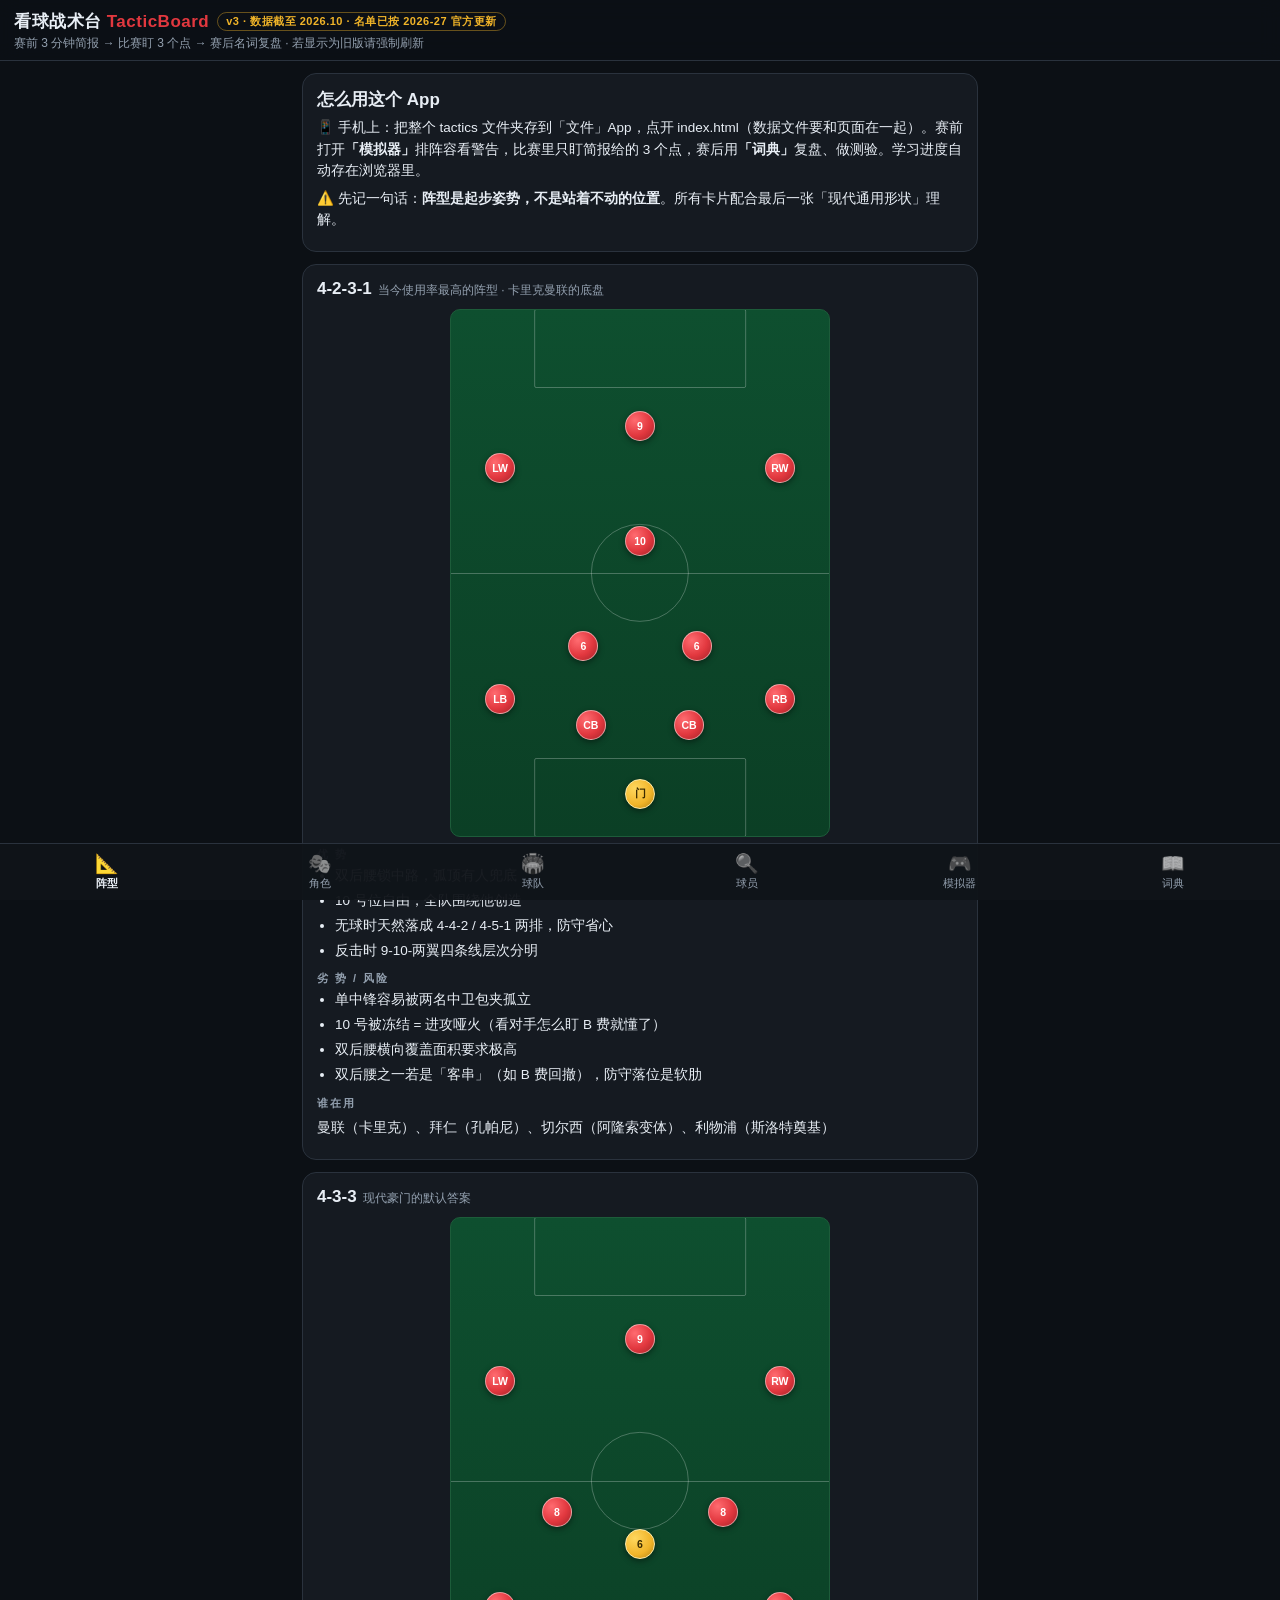
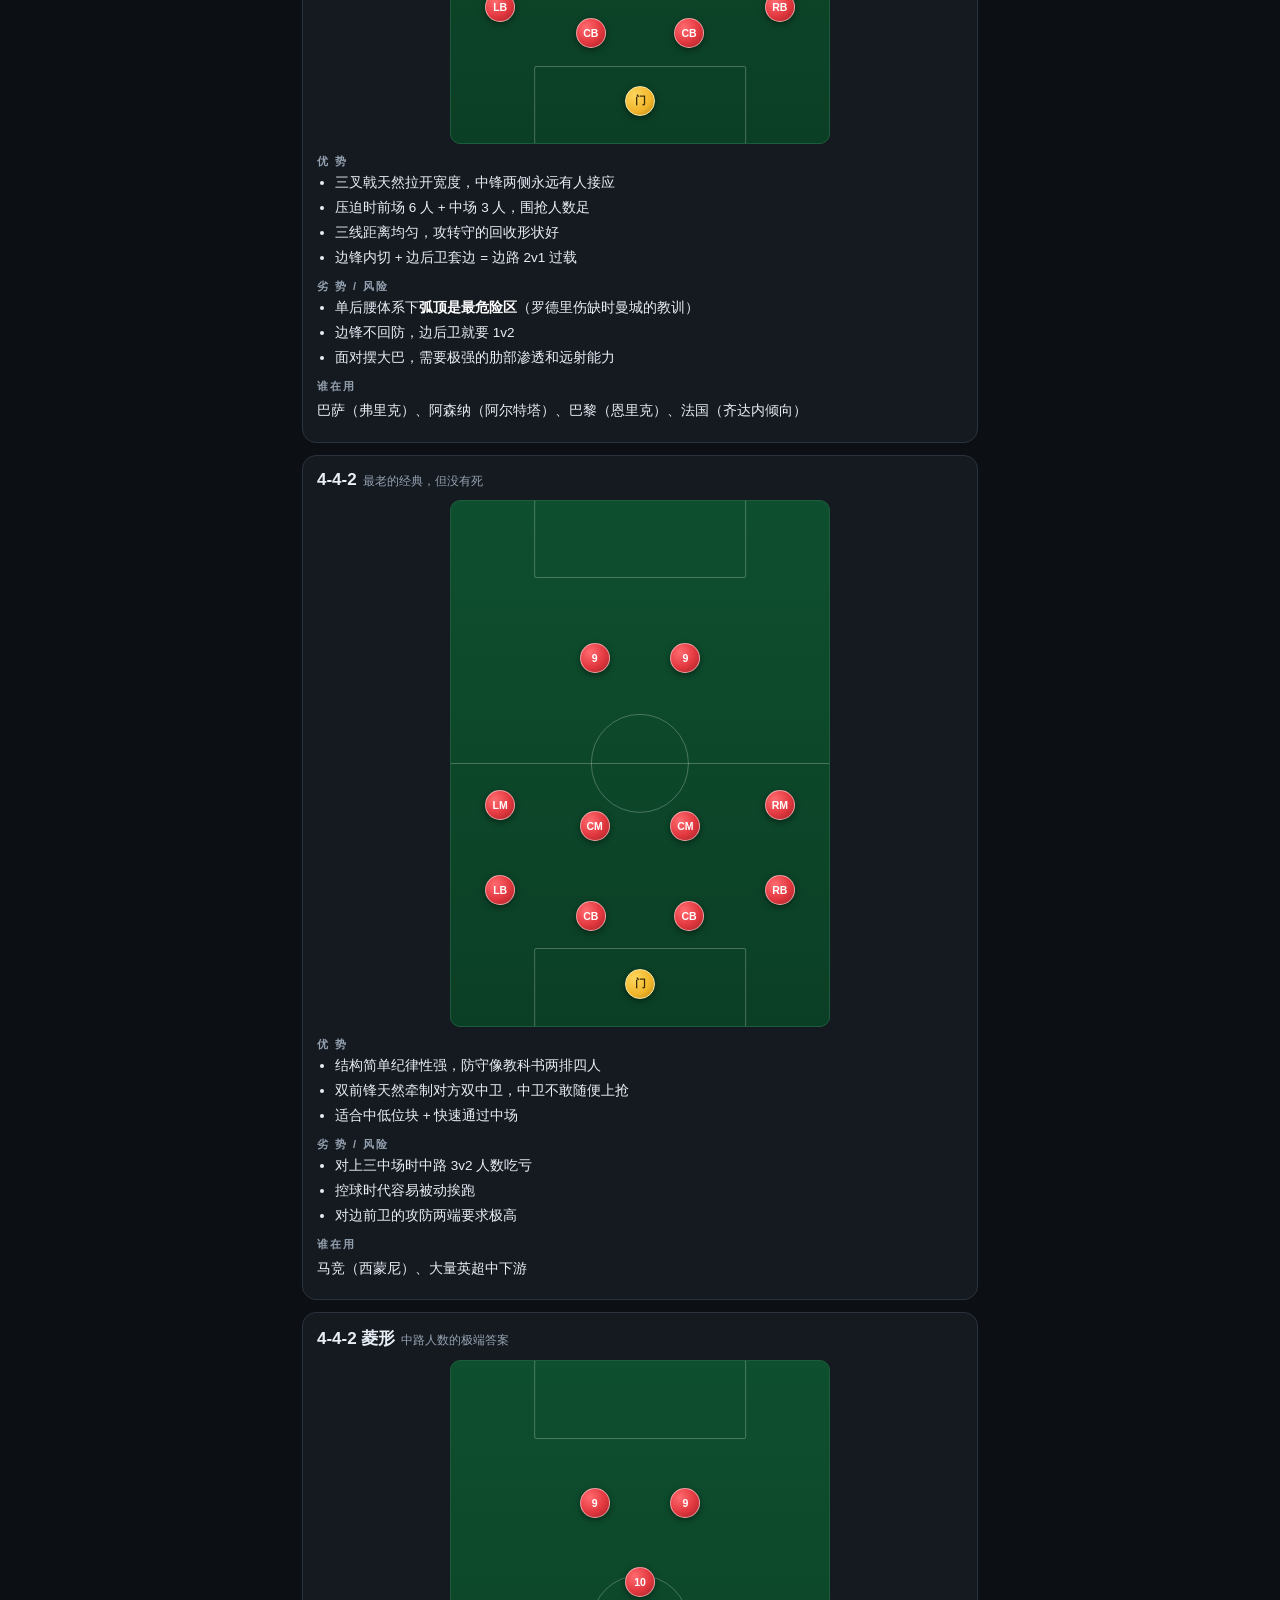
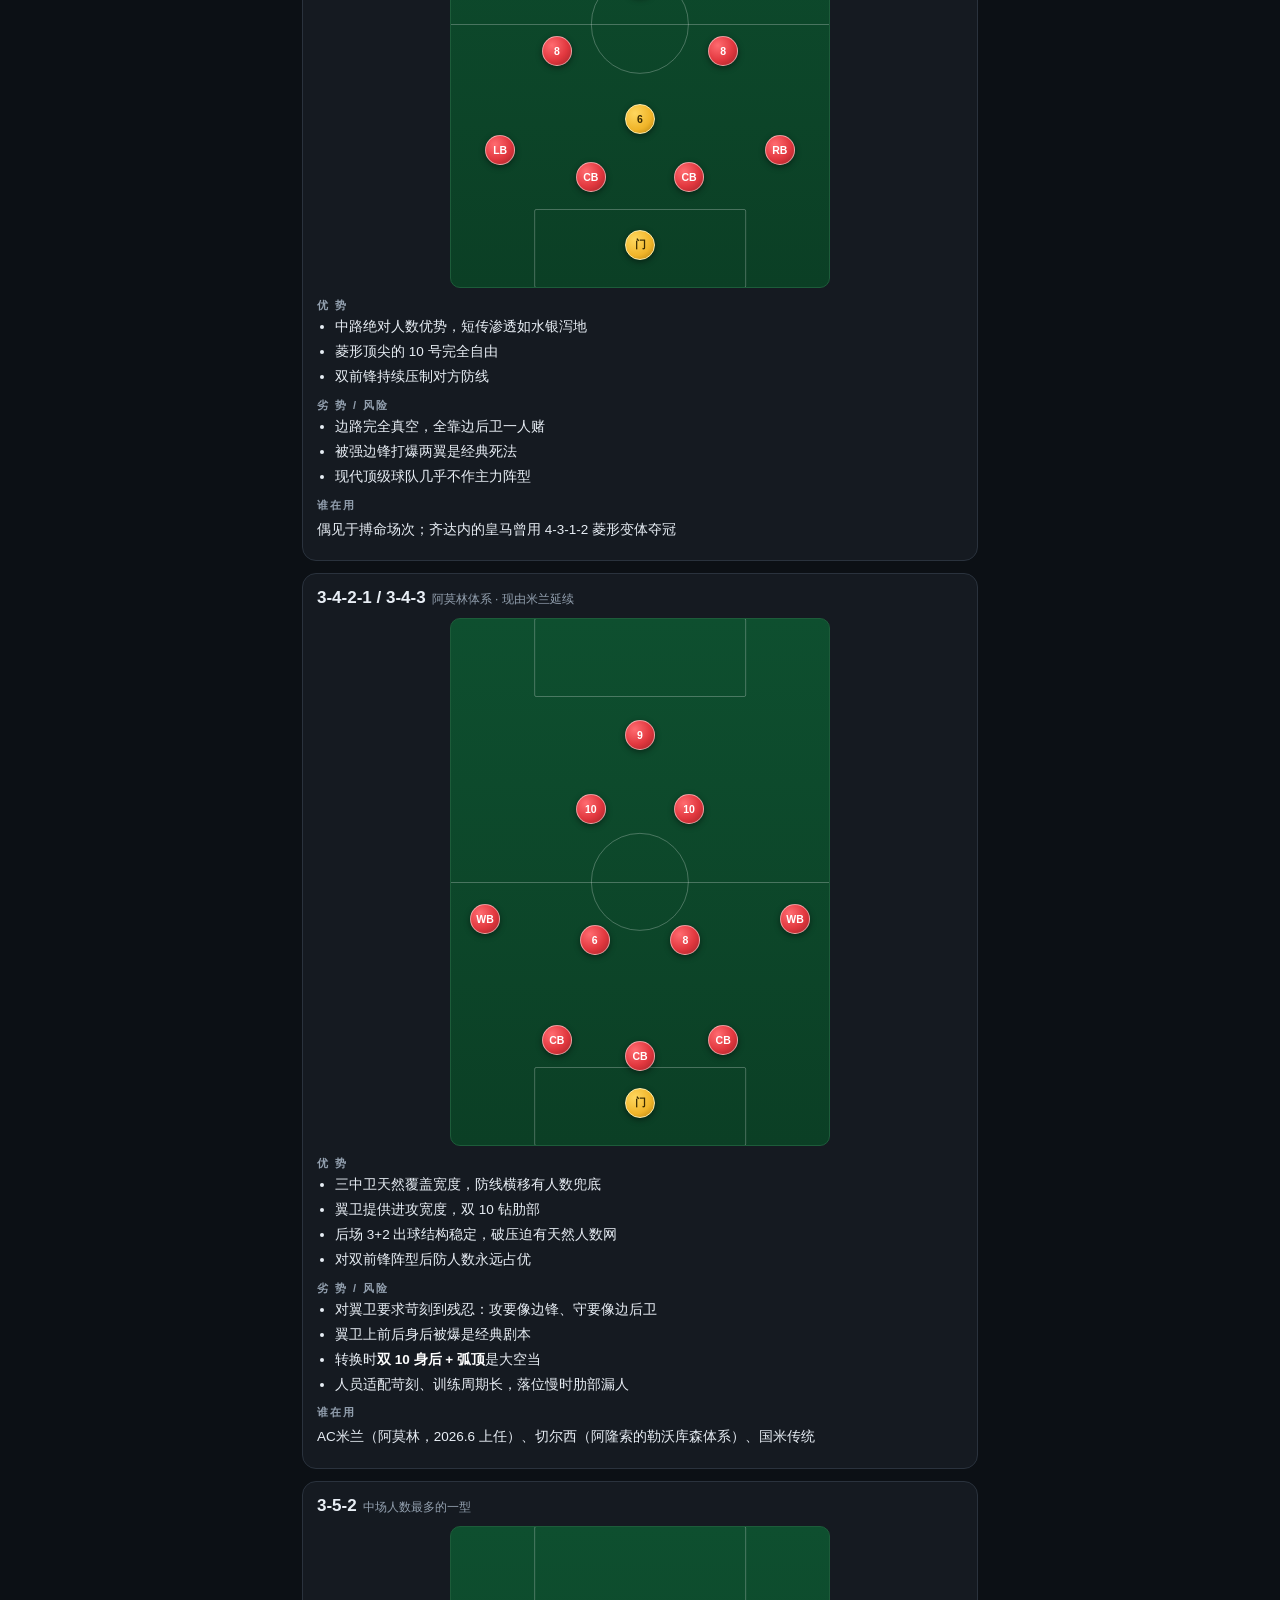
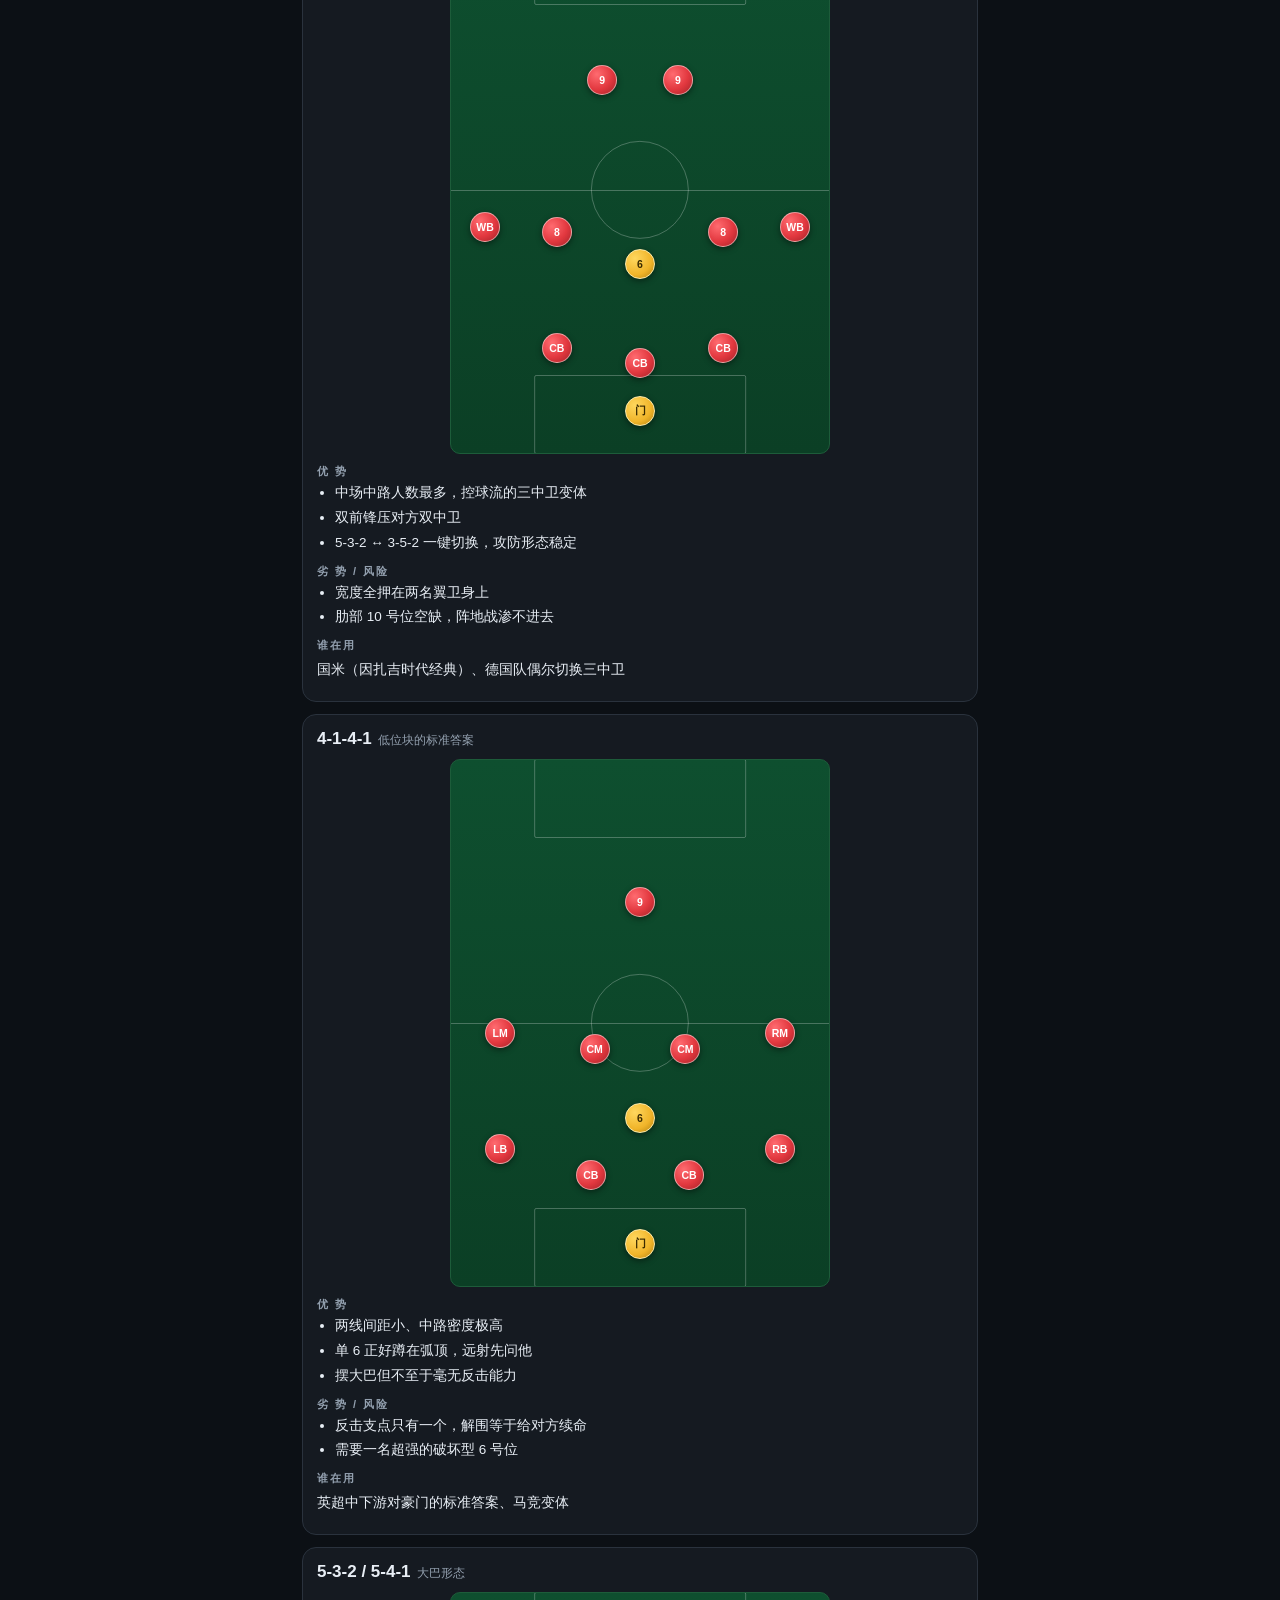
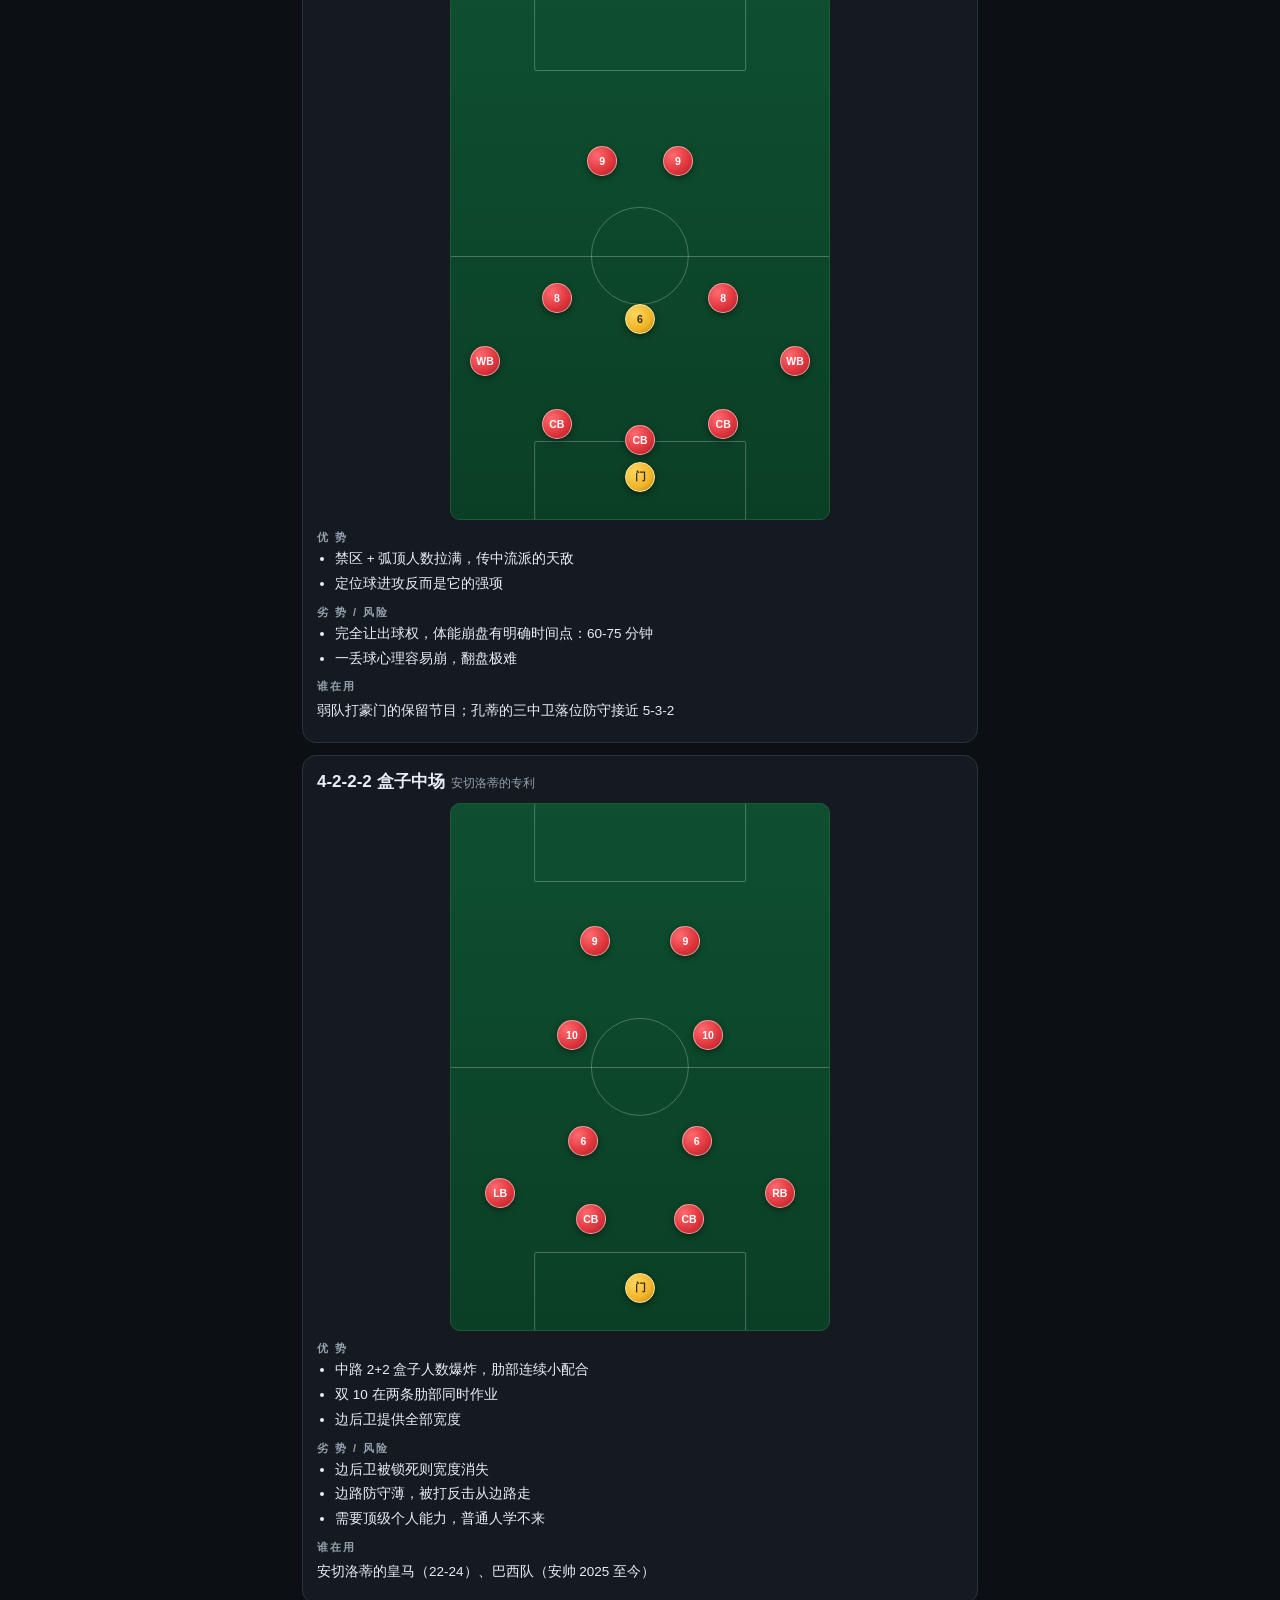
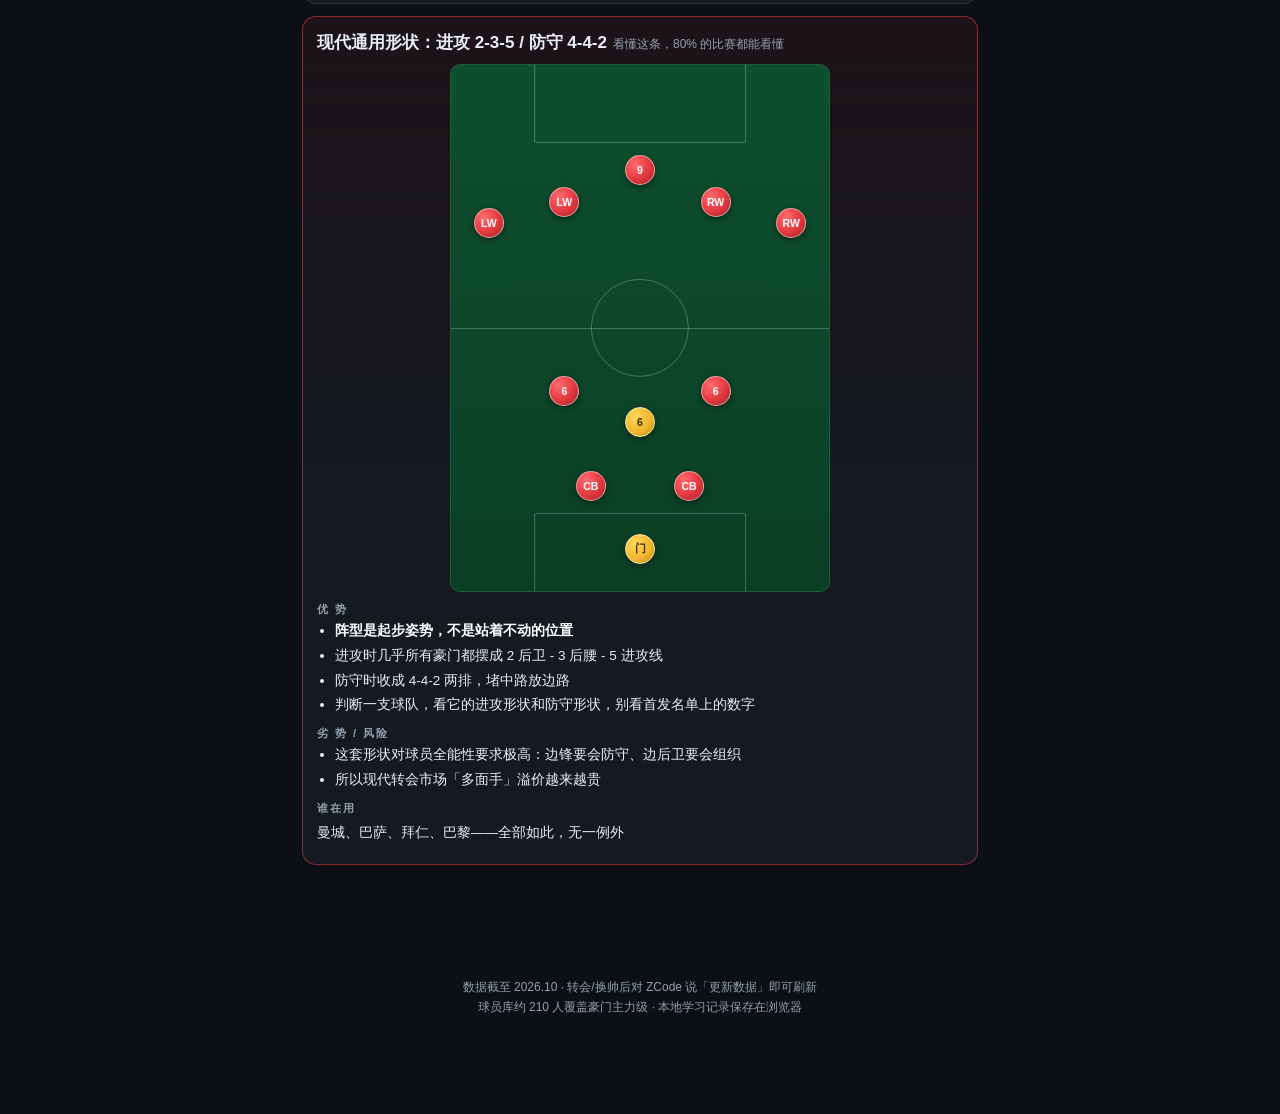
==== index.html @ 933f19f1 "看球战术台 TacticBoard v3：互动足球战术学习台 - 10 种阵型图解 + 位置角色详解（配 250+ 现役球员例子） - 球员百科 253 人（五大豪门+英超20队+德国队，支持别名搜索" ====
<!DOCTYPE html>
<html lang="zh-CN">
<head>
<meta charset="UTF-8">
<meta name="viewport" content="width=device-width, initial-scale=1, viewport-fit=cover">
<title>看球战术台 TacticBoard</title>
<style>
  :root{
    --bg:#0c1015; --card:#151a21; --card2:#1b222c; --line:#2a323d;
    --txt:#e8eef5; --mut:#93a0af; --red:#e2383f; --red2:#a32228;
    --green:#23c55e; --amber:#f0b429; --blue:#4ea1ff; --pitchA:#0e4f2f; --pitchB:#0b3f25;
  }
  *{box-sizing:border-box; -webkit-tap-highlight-color:transparent}
  html,body{margin:0; padding:0; background:var(--bg); color:var(--txt);
    font-family:-apple-system,BlinkMacSystemFont,"PingFang SC","Segoe UI",Roboto,"Microsoft YaHei",sans-serif;}
  header{position:sticky; top:0; z-index:50; backdrop-filter:blur(10px);
    background:rgba(12,16,21,.86); border-bottom:1px solid var(--line);
    padding:10px 14px 8px; }
  header .t{font-weight:800; font-size:17px; letter-spacing:.5px}
  header .t b{color:var(--red)}
  header .badge{display:inline-block; font-size:11px; color:var(--amber);
    border:1px solid rgba(240,180,41,.4); border-radius:99px; padding:1px 8px; margin-left:8px; vertical-align:2px}
  header .s{font-size:12px; color:var(--mut); margin-top:2px}
  main{max-width:700px; margin:0 auto; padding:12px 12px 96px}
  .nav{position:fixed; bottom:0; left:0; right:0; z-index:60; display:flex;
    background:rgba(16,20,26,.96); border-top:1px solid var(--line);
    padding-bottom:env(safe-area-inset-bottom);}
  .nav button{flex:1; background:none; border:0; color:var(--mut); font-size:11px;
    padding:8px 2px 9px; font-family:inherit}
  .nav button .i{display:block; font-size:19px; margin-bottom:1px; filter:grayscale(1) opacity(.7)}
  .nav button.on{color:var(--txt); font-weight:700}
  .nav button.on .i{filter:none}
  .tab{display:none}
  .tab.on{display:block}
  .card{background:var(--card); border:1px solid var(--line); border-radius:14px;
    padding:14px; margin-bottom:12px}
  .card.deep{border-color:rgba(226,56,63,.55); background:linear-gradient(180deg,rgba(226,56,63,.08),var(--card) 55%)}
  .card h3{margin:0 0 2px; font-size:17px}
  .card h3 small{color:var(--mut); font-weight:400; font-size:12px; margin-left:6px}
  .tagline{color:var(--amber); font-size:13px; margin:2px 0 8px}
  .sec{font-size:11px; letter-spacing:2px; color:var(--mut); margin:10px 0 4px; font-weight:700}
  ul.tight{margin:2px 0; padding-left:18px}
  ul.tight li{font-size:13.5px; line-height:1.55; margin:4px 0}
  ul.tight li b{color:#fff}
  .p{font-size:13.5px; line-height:1.6; margin:6px 0}
  .chip{display:inline-block; font-size:12px; background:var(--card2); border:1px solid var(--line);
    border-radius:99px; padding:3px 10px; margin:2px 4px 2px 0; color:#cdd7e1; font-family:inherit}
  button.chip{cursor:pointer}
  button.chip:active{border-color:var(--red)}
  .chip.r{border-color:rgba(226,56,63,.5); color:#ffb4b7}
  .chip.g{border-color:rgba(35,197,94,.45); color:#8ef0b3}
  .chip.b{border-color:rgba(78,161,255,.45); color:#a8d2ff}
  .chip.y{border-color:rgba(240,180,41,.5); color:#ffe1a1}
  .pitch{position:relative; width:100%; max-width:380px; aspect-ratio:.72; margin:10px auto 4px;
    background:linear-gradient(180deg,var(--pitchA),var(--pitchB)); border-radius:10px;
    border:1px solid #1d5c3a; overflow:hidden}
  .pitch::before{content:""; position:absolute; left:0; right:0; top:50%; height:1px; background:rgba(255,255,255,.25)}
  .pitch .circle{position:absolute; left:50%; top:50%; width:26%; aspect-ratio:1; border-radius:50%;
    border:1px solid rgba(255,255,255,.25); transform:translate(-50%,-50%)}
  .pitch .box{position:absolute; left:50%; transform:translateX(-50%); width:56%; height:15%;
    border:1px solid rgba(255,255,255,.25); border-radius:2px}
  .pitch .box.top{top:-1px} .pitch .box.bot{bottom:-1px}
  .dot{position:absolute; width:30px; height:30px; border-radius:50%;
    background:radial-gradient(circle at 32% 30%,#ff6b70,var(--red) 55%,var(--red2));
    border:1px solid rgba(255,255,255,.5); color:#fff; font-size:10.5px; font-weight:800;
    display:flex; align-items:center; justify-content:center; transform:translate(-50%,-50%);
    box-shadow:0 2px 6px rgba(0,0,0,.45)}
  .dot.k{background:radial-gradient(circle at 32% 30%,#ffd75e,var(--amber) 60%,#b07f10); color:#3a2a00; border-color:#ffe9a8}
  .dot2{width:52px; height:52px; flex-direction:column; line-height:1.1; cursor:pointer;
    font-size:11px; font-weight:800; border-width:2px; padding-top:2px}
  .dot2 small{display:block; font-size:8.5px; font-weight:600; opacity:.85}
  .dot2.sel{border-color:var(--amber); box-shadow:0 0 0 3px rgba(240,180,41,.45),0 2px 6px rgba(0,0,0,.45)}
  .dot2.bad{background:radial-gradient(circle at 32% 30%,#ff9a9e,#c22a30 55%,#7c1418)}
  .grid2{display:grid; grid-template-columns:repeat(auto-fill,minmax(270px,1fr)); gap:10px}
  .mini{background:var(--card2); border:1px solid var(--line); border-radius:12px; padding:12px}
  .mini h4{margin:0 0 4px; font-size:15px}
  .mini .who{font-size:12px; color:var(--mut); margin-bottom:6px}
  .gcard{border-left:3px solid var(--blue); padding-left:10px}
  .gcard.why{border-left-color:var(--amber)}
  .optbtn{display:block; width:100%; text-align:left; background:var(--card2); color:var(--txt);
    border:1px solid var(--line); border-radius:10px; padding:10px 12px; margin:7px 0;
    font-size:14px; font-family:inherit; cursor:pointer}
  .optbtn.ok{border-color:var(--green); background:rgba(35,197,94,.12)}
  .optbtn.bad{border-color:var(--red); background:rgba(226,56,63,.12)}
  .optbtn:disabled{cursor:default}
  .pillrow{display:flex; flex-wrap:wrap; gap:8px; margin:8px 0}
  .pillrow button{background:var(--card2); border:1px solid var(--line); color:var(--txt);
    border-radius:99px; padding:8px 13px; font-size:13px; font-family:inherit; cursor:pointer}
  .pillrow button.on{border-color:var(--red); color:#ffb4b7; font-weight:700}
  .warn{font-size:12px; color:var(--mut); line-height:1.6; border-top:1px dashed var(--line); margin-top:10px; padding-top:8px}
  .seg{display:flex; gap:8px; margin-bottom:12px}
  .seg button{flex:1; background:var(--card); border:1px solid var(--line); color:var(--mut);
    border-radius:10px; padding:9px 0; font-size:14px; font-family:inherit; cursor:pointer}
  .seg button.on{color:#fff; border-color:var(--red); background:rgba(226,56,63,.12); font-weight:700}
  .score{font-size:15px; text-align:center; color:var(--amber); margin:10px 0; font-weight:700}
  .searchrow{display:flex; gap:8px; margin-bottom:8px}
  .searchrow input{flex:1; background:var(--card2); border:1px solid var(--line); color:var(--txt);
    border-radius:10px; padding:11px 12px; font-size:15px; font-family:inherit; outline:none}
  .searchrow input:focus{border-color:var(--red)}
  .plist .mini{padding:10px 12px; cursor:pointer}
  .plist .mini:active{border-color:var(--red)}
  #modal{position:fixed; inset:0; z-index:100; background:rgba(5,8,12,.72); display:none;
    align-items:flex-end; justify-content:center}
  #modal.on{display:flex}
  #modal .mbox{background:var(--card); border:1px solid var(--line); border-radius:18px 18px 0 0;
    width:100%; max-width:700px; max-height:82vh; overflow-y:auto; padding:18px 16px calc(18px + env(safe-area-inset-bottom)); position:relative}
  #modal .mclose{position:absolute; top:10px; right:14px; background:var(--card2); color:var(--txt);
    border:1px solid var(--line); border-radius:99px; width:34px; height:34px; font-size:15px; cursor:pointer}
  .mrow{font-size:13px; color:var(--mut); margin:2px 0}
  .mrow b{color:var(--txt)}
  .pairli{font-size:13px; line-height:1.55; margin:5px 0; padding-left:10px; border-left:2px solid var(--green)}
  .warnlist li{font-size:13px; line-height:1.55; margin:5px 0; padding-left:2px}
  .lv2{color:#ffb4b7} .lv1{color:#ffe1a1} .lv0{color:#a8d2ff}
  .benchbar{display:flex; flex-wrap:wrap; gap:6px; margin:6px 0}
  .benchbar button{background:var(--card2); border:1px solid var(--line); color:var(--txt);
    border-radius:9px; padding:6px 9px; font-size:12px; font-family:inherit; cursor:pointer}
  .benchbar button:active{border-color:var(--amber)}
  .hintline{font-size:12px; color:var(--mut); margin:4px 0}
  .plusli{color:#8ef0b3} .minusli{color:#ffb4b7}
</style>
</head>
<body>
<header>
  <div class="t">看球战术台 <b>TacticBoard</b><span class="badge">v3 · 数据截至 2026.10 · 名单已按 2026-27 官方更新</span></div>
  <div class="s">赛前 3 分钟简报 → 比赛盯 3 个点 → 赛后名词复盘 · 若显示为旧版请强制刷新</div>
</header>
<main>
  <section class="tab on" id="tab-fmt"></section>
  <section class="tab" id="tab-role"></section>
  <section class="tab" id="tab-club"></section>
  <section class="tab" id="tab-plr"></section>
  <section class="tab" id="tab-sim"></section>
  <section class="tab" id="tab-gls"></section>
</main>
<nav class="nav">
  <button data-t="tab-fmt" class="on"><span class="i">📐</span>阵型</button>
  <button data-t="tab-role"><span class="i">🎭</span>角色</button>
  <button data-t="tab-club"><span class="i">🏟️</span>球队</button>
  <button data-t="tab-plr"><span class="i">🔍</span>球员</button>
  <button data-t="tab-sim"><span class="i">🎮</span>模拟器</button>
  <button data-t="tab-gls"><span class="i">📖</span>词典</button>
</nav>
<footer class="hintline" style="text-align:center; padding:0 14px 92px; line-height:1.7">
  数据截至 2026.10 · 转会/换帅后对 ZCode 说「更新数据」即可刷新<br>
  球员库约 210 人覆盖豪门主力级 · 本地学习记录保存在浏览器
</footer>

<div id="modal"><div class="mbox" id="mbox"></div></div>

<script src="players.js?v=5"></script>
<script src="data.js?v=5"></script>
<script>
"use strict";
/* ================= 工具 ================= */
const $ = s => document.querySelector(s);
const $$ = s => Array.from(document.querySelectorAll(s));
const esc = s => String(s).replace(/</g,"&lt;");
function lsGet(k, d){ try{ const v = localStorage.getItem(k); return v===null? d : JSON.parse(v); }catch(e){ return d; } }
function lsSet(k, v){ try{ localStorage.setItem(k, JSON.stringify(v)); }catch(e){} }

const POSN = {GK:"门将",CB:"中卫",LB:"左后卫",RB:"右后卫",LWB:"左翼卫",RWB:"右翼卫",DM:"后腰(6)",CM:"中场(8)",AM:"前腰(10)",LW:"左边锋",RW:"右边锋",ST:"中锋(9)"};
const NEAR = {GK:[], CB:["LB","RB","LWB","RWB","DM"], LB:["LWB","CB","LW"], RB:["RWB","CB","RW"],
  LWB:["LB","LW","CB"], RWB:["RB","RW","CB"], DM:["CM","CB"], CM:["DM","AM"],
  AM:["CM","LW","RW","ST"], LW:["LWB","AM","ST","RW"], RW:["RWB","AM","ST","LW"], ST:["AM","LW","RW"]};
const ATTR_FLAVOR = {pace:"回追/转身速度不够，怕被直接打身后", sta:"90 分钟高频往返的体能存疑",
  air:"争顶和防空吃亏", def:"防守对抗与站位达不到该位置要求", pass:"出球/组织精度低于该位置需要", fin:"终结威胁不足"};

/* ================= 球员弹窗 ================= */
function findPlayer(name){
  return PLAYERS.find(p => p.n === name || (p.en||[]).some(e => e.toLowerCase() === String(name).toLowerCase()));
}
function openPlayer(name){
  const p = findPlayer(name);
  if(!p){ return; }
  const posTxt = p.pos.map(x=>POSN[x]||x).join(" / ");
  $("#mbox").innerHTML =
    '<button class="mclose" onclick="closeModal()">✕</button>' +
    '<h3 style="margin:0 0 2px;font-size:20px">'+esc(p.n)+(p.num?' <small style="color:var(--mut);font-size:14px">#'+p.num+'</small>':'')+
    '<small style="color:var(--mut);font-weight:400;font-size:13px"> '+(p.en||[]).filter(e=>!/[\u4e00-\u9fa5]/.test(e)).join(" / ")+'</small></h3>' +
    '<div class="mrow"><b>位置：</b>'+posTxt+' &nbsp;·&nbsp; <b>惯用脚：</b>'+(p.foot||"待确认")+(p.age?' &nbsp;·&nbsp; <b>年龄：</b>'+p.age:'')+'</div>' +
    '<div class="mrow"><b>俱乐部：</b>'+esc(p.club)+'（截至 2026.10） &nbsp;·&nbsp; <b>国家队：</b>'+esc(p.nat)+'</div>' +
    (p.season?'<div class="mrow"><b>上季数据：</b>'+esc(p.season)+'</div>':"") +
    (p.status?'<div class="mrow" style="color:#ffb4b7"><b>状态：</b>'+esc(p.status)+'</div>':"") +
    '<div class="tagline" style="margin-top:8px">「'+esc(p.st)+'」</div>' +
    (p.tags && p.tags.length ? '<div>'+(p.tags.map(t=>'<span class="chip y">'+esc(t)+'</span>').join(""))+'</div>' : "") +
    '<div class="sec">风 格 详 解</div><div class="p">'+esc(p.d)+'</div>' +
    (p.pair && p.pair.length ? '<div class="sec">谁 和 他 搭 配</div>'+p.pair.map(x=>'<div class="pairli">'+esc(x)+'</div>').join("") : "") +
    (p.a ? '<div class="sec">属 性 示 意（模拟器引擎用）</div><div class="hintline">速度 '+p.a.pace+' · 出球 '+p.a.pass+' · 防守 '+p.a.def+' · 争顶 '+p.a.air+' · 终结 '+p.a.fin+' · 体能 '+p.a.sta+'</div>' : "") +
    '<div class="warn">发现他转会/信息过期？在 ZCode 会话里喊我更新，30 秒更正。</div>';
  $("#modal").classList.add("on");
}
function closeModal(){ $("#modal").classList.remove("on"); }
$("#modal").addEventListener("click", e => { if(e.target.id === "modal") closeModal(); });

function playerChips(names){
  return (names||[]).map(n => findPlayer(n) ? '<button class="chip" data-p="'+esc(n)+'">'+esc(n)+'</button>' : '<span class="chip">'+esc(n)+'</span>').join("");
}
document.addEventListener("click", e => {
  const c = e.target.closest("button.chip[data-p]");
  if(c) openPlayer(c.dataset.p);
});

/* ================= 阵型页 ================= */
function pitch(dots, cls){
  return '<div class="pitch"><div class="circle"></div><div class="box top"></div><div class="box bot"></div>' +
    dots.map(d => '<div class="dot '+(cls||"")+(d[3]==="k"?" k":"")+'" style="left:'+d[1]+'%;top:'+d[2]+'%">'+d[0]+'</div>').join("") +
    '</div>';
}
function renderFormations(){
  $("#tab-fmt").innerHTML =
    '<div class="card"><h3>怎么用这个 App</h3><div class="p">📱 手机上：把整个 tactics 文件夹存到「文件」App，点开 index.html（数据文件要和页面在一起）。赛前打开<b>「模拟器」</b>排阵容看警告，比赛里只盯简报给的 3 个点，赛后用<b>「词典」</b>复盘、做测验。学习进度自动存在浏览器里。</div><div class="p">⚠️ 先记一句话：<b>阵型是起步姿势，不是站着不动的位置</b>。所有卡片配合最后一张「现代通用形状」理解。</div></div>' +
    FORMATIONS.map(f =>
      '<div class="card'+(f.id==="meta"?" deep":"")+'"><h3>'+f.name+'<small>'+f.tag+'</small></h3>' +
      pitch(f.dots) +
      '<div class="sec">优 势</div><ul class="tight">'+f.good.map(x=>"<li>"+x+"</li>").join("")+'</ul>' +
      '<div class="sec">劣 势 / 风险</div><ul class="tight">'+f.bad.map(x=>"<li>"+x+"</li>").join("")+'</ul>' +
      '<div class="sec">谁在用</div><div class="p">'+f.who+'</div>' +
      '</div>').join("");
}

/* ================= 角色页 ================= */
function renderRoles(){
  $("#tab-role").innerHTML =
    '<div class="card"><h3>位置编号速查</h3><div class="p">1=门将 · 2-5=后卫 · 6=后腰（保护弧顶的人）· 8=中中场（要防守的组织者）· 10=前腰（不落位的组织者）· 7/11=边锋 · 9=中锋。<b>号码是职责，不是站位。</b></div><div class="p">👇 每个角色下面都点了<b>现役球员例子</b>——点击名字弹出该球员的风格、球队、国家队、搭档关系。</div></div>' +
    ROLES.map(g =>
      '<div class="sec" style="margin:16px 0 6px">'+g.g+'</div>' +
      g.items.map(it =>
        '<div class="card"><h4 style="margin:0 0 4px;font-size:15.5px">'+it.n+'</h4>' +
        '<div class="p">'+it.d+'</div>' +
        (it.ex && it.ex.length ? '<div class="hintline">现役例子（点击查看）：'+playerChips(it.ex)+'</div>' : "") +
        '</div>').join("")
    ).join("");
}

/* ================= 球队页 ================= */
let clubSeg = "dna";
function renderClubs(){
  const segs = '<div class="seg"><button data-s="dna"'+(clubSeg==="dna"?' class="on"':'')+'>豪门 DNA</button>'+
    '<button data-s="epl"'+(clubSeg==="epl"?' class="on"':'')+'>英超 20 队</button>'+
    '<button data-s="nat"'+(clubSeg==="nat"?' class="on"':'')+'>国家队</button></div>';
  let body = "";
  if(clubSeg === "dna"){
    const deep = CLUBS.filter(c=>c.deep).map(c =>
      '<div class="card deep"><h3>'+c.badge+' '+c.name+'<small>'+c.coach+'</small></h3>' +
      '<div class="tagline">'+c.sys+'</div>' +
      '<ul class="tight">'+c.bullets.map(b=>"<li>"+b+"</li>").join("")+'</ul></div>').join("");
    const rest = CLUBS.filter(c=>!c.deep).map(c =>
      '<div class="mini"><h4>'+c.badge+' '+c.name+'<span style="color:var(--mut);font-weight:400;font-size:12px"> · '+c.coach+'</span></h4>' +
      '<div class="who">'+c.sys+'</div>' +
      '<ul class="tight">'+c.bullets.map(b=>"<li>"+b+"</li>").join("")+'</ul></div>').join("");
    body = '<div class="card"><h3>五大联赛豪门 + 欧冠常客</h3><div class="p">2026 夏窗教练大挪移已核实：卡里克（曼联）、阿隆索（切尔西）、穆里尼奥（皇马）、马雷斯卡（曼城）、伊劳拉（利物浦）、德泽尔比（热刺）、阿莫林（米兰）；国家队：齐达内（法国）、克洛普（德国）、哈维（荷兰）。前两张是曼联和拜仁深度卡。</div></div>' + deep +
      '<div class="sec" style="margin:14px 0 8px">其 他 豪 门 速 览</div><div class="grid2">'+rest+'</div>';
  } else if(clubSeg === "epl"){
    body = '<div class="card"><h3>英超 2026-27 · 20 队侦察报告</h3><div class="p">升班马：考文垂、伊普斯维奇、赫尔城（降级：西汉姆、伯恩利、狼队）。每队：主帅 · 体系 · 核心球员 · <b>对曼联的威胁点</b>。核心球员一栏已按 2026 夏窗后的转会更新（恩佐→曼城、巴尔克拉→利物浦、蒂勒曼斯/巴莱巴→曼联等）。</div></div>' +
      PL20.map(c =>
        (c.name==="曼联" ? '<div class="card deep">' : '<div class="card">') +
        '<h3>'+c.name+'<small>'+c.mgr+'</small></h3><div class="tagline">'+c.sys+'</div>' +
        '<div class="mrow"><b>核心：</b>'+c.key+'</div>' +
        '<div class="mrow" style="margin-top:6px"><b>对曼联的威胁：</b>'+c.threat+'</div></div>').join("");
  } else {
    body = '<div class="card"><h3>国家队</h3><div class="p">2026 世界杯后的<b>名帅国家队潮</b>已核实：齐达内执教法国、克洛普执教德国、哈维执教荷兰。排名取自 2026 年 10 月 FIFA 排名（西班牙夺冠后登顶）。每队附战术看点。</div></div>' +
      NATIONS.map(n =>
        '<div class="card"><h3>'+(n.r?('#'+n.r+' '):'')+' '+n.f+' '+n.name+'<small>'+(n.sys.includes("<b>")?n.sys:n.sys)+'</small></h3>' +
        '<div class="p">'+n.d+'</div></div>').join("");
  }
  $("#tab-club").innerHTML = segs + body;
  $$("#tab-club .seg button").forEach(b => b.onclick = () => { clubSeg = b.dataset.s; renderClubs(); window.scrollTo(0,0); });
}

/* ================= 球员页（百科 / 曼联专属） ================= */
let plrSeg = "wiki", plrQ = "", plrFilter = "all";
const PLR_FILTERS = [
 ["all","全部"],["GK","门将"],["DEF","后卫"],["MID","中场"],["FWD","锋线"],
 ["L","左脚"],["R","右脚"],["LCB","左脚中卫"]
];
function plrMatch(p){
  const f = plrFilter;
  if(f==="all") return true;
  if(f==="L") return p.foot==="左";
  if(f==="R") return p.foot==="右";
  if(f==="LCB") return p.pos.includes("CB") && p.foot==="左";
  const grp = {GK:["GK"], DEF:["CB","LB","RB","LWB","RWB"], MID:["DM","CM","AM"], FWD:["LW","RW","ST"]}[f];
  return p.pos.some(x => grp.includes(x));
}
function plrHits(){
  const q = plrQ.trim().toLowerCase();
  return PLAYERS.filter(p => {
    if(!plrMatch(p)) return false;
    if(!q) return true;
    return p.n.toLowerCase().includes(q) || (p.en||[]).some(e => e.toLowerCase().includes(q)) || (p.club||"").toLowerCase().includes(q) || (p.nat||"").toLowerCase().includes(q);
  });
}
function buildPlrWiki(){
  /* 输入框和筛选键只建一次，之后只刷新结果区——中文输入法不会被打断 */
  $("#tab-plr").innerHTML =
    '<div class="card"><h3>球员百科</h3><div class="p">搜中文名/英文名/俱乐部/国家队都行（支持别名：塞斯科=谢什科、阿马德=迪亚洛）。点球员看：<b>风格详解 · 俱乐部 · 国家队 · 谁和他搭配 · 惯用脚 · 上季数据</b>。共 '+PLAYERS.length+' 人，覆盖五大豪门+英超20队主力级。</div></div>' +
    '<div class="card"><div class="searchrow"><input id="qinp" placeholder="搜球员：哈兰德 / B费 / Sesko / 曼城…"></div>' +
    '<div class="pillrow" id="plrfilters">'+PLR_FILTERS.map(f=>'<button data-f="'+f[0]+'"'+(plrFilter===f[0]?' class="on"':'')+'>'+f[1]+'</button>').join("")+'</div></div>' +
    '<div id="plrResults"></div>';
  let timer = null;
  $("#qinp").addEventListener("input", () => {
    plrQ = $("#qinp").value;
    clearTimeout(timer);
    timer = setTimeout(renderPlrResults, 180);
  });
  $$("#plrfilters button").forEach(b => b.onclick = () => {
    plrFilter = b.dataset.f;
    $$("#plrfilters button").forEach(x=>x.classList.toggle("on", x===b));
    renderPlrResults();
  });
  renderPlrResults();
}
function renderPlrResults(){
  const hits = plrHits();
  $("#plrResults").innerHTML =
    '<div class="hintline" style="margin:2px 4px 8px">找到 '+hits.length+' 人</div>' +
    (hits.length ? hits.map(p =>
      '<div class="mini" data-p="'+esc(p.n)+'" style="margin-bottom:8px"><h4>'+esc(p.n)+(p.num?' <span style="color:var(--mut);font-size:12px">#'+p.num+'</span>':'')+' <span style="font-weight:400;color:var(--mut);font-size:12px">'+(p.en||[]).filter(e=>!/[\u4e00-\u9fa5]/.test(e))[0]+'</span></h4>' +
      '<div class="who">'+p.pos.map(x=>POSN[x]).join(" · ")+' | '+(p.foot||"—")+'脚 | '+esc(p.club)+(p.status?' | ⛔'+esc(p.status):'')+'</div>' +
      '<div class="p" style="margin:0;font-size:12.5px;color:#cdd7e1">'+esc(p.st)+'</div></div>').join("")
      : '<div class="card"><div class="p">没有找到——试试更短的关键词。</div></div>');
  $$("#plrResults .mini").forEach(m => m.onclick = () => openPlayer(m.dataset.p));
}
function renderUtdDeep(){
  const group = (title, items) =>
    '<div class="sec" style="margin:16px 0 6px">'+title+'</div>' +
    items.map(it =>
      '<div class="card deep"><h3>'+(findPlayer(it.n)?'<button class="chip" data-p="'+esc(it.n)+'">'+esc(it.n)+'</button>':esc(it.n))+
      '<small>#'+it.num+'</small></h3>' +
      '<div class="tagline">'+it.line+'</div>' +
      '<div class="mrow"><b>数据：</b>'+esc(it.data)+'</div>' +
      '<div class="sec">技 术 特 点（大数据画像）</div><ul class="tight">'+it.plus.map(x=>'<li class="plusli">＋ '+x+'</li>').join("")+'</ul>' +
      '<ul class="tight">'+it.minus.map(x=>'<li class="minusli">－ '+x+'</li>').join("")+'</ul>' +
      '<div class="sec">阵 型 职 责</div>' +
      '<div class="pairli"><b>4-2-3-1（卡里克）：</b>'+it.fit.a+'</div>' +
      '<div class="pairli"><b>4-3-3：</b>'+it.fit.b+'</div>' +
      '<div class="pairli"><b>三中卫：</b>'+it.fit.c+'</div>' +
      '</div>').join("");
  $("#tab-plr").innerHTML =
    '<div class="card deep"><h3>曼联专属 · 阵容适配解析</h3><div class="p">基于 2026-27 官方名单（官方框架 + 上季数据）。每名球员：技术特点画像 + <b>三种阵型下的具体职责</b>。点名字弹完整档案。搭配组合和换帅预案在最下面。</div></div>' +
    UTD_DEEP.map(g => group(g.g, g.items)).join("") +
    '<div class="sec" style="margin:18px 0 8px;font-size:14px">搭 档 组 合 解 析（谁干啥、偏向哪、帮谁补防）</div>' +
    UTD_COMBOS.map(c =>
      '<div class="card"><h3>'+c.t+'<small>'+c.who+'</small></h3>' +
      '<ul class="tight">'+c.jobs.map(j=>"<li>"+j+"</li>").join("")+'</ul>' +
      '<div class="p" style="color:#8ef0b3">🔗 联动：'+c.sync+'</div>' +
      (c.weak?'<div class="p" style="color:#ffb4b7">⚠️ 风险：'+c.weak+'</div>':"") +
      '</div>').join("") +
    '<div class="card"><h3>🛡️ 换帅预案</h3><div class="p">万一卡里克离任：高压型（克洛普式）→ 体能组上（巴莱巴/桑托斯/梅努/迪亚洛/多古）；控制型（瓜系）→ 齐尔克泽伪9+海文出球+马兹拉维内收；三中卫（阿莫林式）→ 人手竟然齐；防反型（穆氏）→ 拉什福德+谢什科双箭头+双破坏6。'+UTD_BACKUP_NOTE+'</div></div>';
}
let plrBuilt = false;
function renderPlr(){
  if(plrSeg === "wiki"){
    if(!plrBuilt){ buildPlrWiki(); plrBuilt = true; }
    else { renderPlrResults(); }
  } else {
    renderUtdDeep();
  }
}

/* ================= 模拟器 ================= */
const SIM_FORMS = {
 "4231": {name:"4-2-3-1（卡里克默认）", slots:[
   {lab:"GK", fam:"GK", side:"C", pref:["GK"], x:50,y:92, need:{pass:65}},
   {lab:"LB", fam:"LB", side:"L", pref:["LB","LWB","CB"], x:13,y:74, need:{pace:72,sta:72,def:58}},
   {lab:"CB", fam:"CB", side:"L", pref:["CB"], x:37,y:80, need:{def:72,air:70}},
   {lab:"CB", fam:"CB", side:"R", pref:["CB"], x:63,y:80, need:{def:72,air:70}},
   {lab:"RB", fam:"RB", side:"R", pref:["RB","RWB","CB"], x:87,y:74, need:{pace:72,sta:72,def:58}},
   {lab:"6",  fam:"DM", side:"C", pref:["DM","CM"], x:35,y:63, need:{def:70,pass:70}},
   {lab:"6/8",fam:"DM", side:"C", pref:["DM","CM"], x:65,y:63, need:{pass:72,def:62}},
   {lab:"10", fam:"AM", side:"C", pref:["AM","CM"], x:50,y:44, need:{pass:74,fin:62}},
   {lab:"LW", fam:"LW", side:"L", pref:["LW","AM","ST"], x:13,y:30, need:{pace:78,fin:62}},
   {lab:"RW", fam:"RW", side:"R", pref:["RW","AM","LW"], x:87,y:30, need:{pace:78,fin:62}},
   {lab:"9",  fam:"ST", side:"C", pref:["ST","AM"], x:50,y:22, need:{fin:70,air:62}}]},
 "433": {name:"4-3-3", slots:[
   {lab:"GK", fam:"GK", side:"C", pref:["GK"], x:50,y:92, need:{pass:65}},
   {lab:"LB", fam:"LB", side:"L", pref:["LB","LWB","CB"], x:13,y:74, need:{pace:72,sta:72,def:58}},
   {lab:"CB", fam:"CB", side:"L", pref:["CB"], x:37,y:80, need:{def:72,air:70}},
   {lab:"CB", fam:"CB", side:"R", pref:["CB"], x:63,y:80, need:{def:72,air:70}},
   {lab:"RB", fam:"RB", side:"R", pref:["RB","RWB","CB"], x:87,y:74, need:{pace:72,sta:72,def:58}},
   {lab:"6",  fam:"DM", side:"C", pref:["DM"], x:50,y:61, need:{def:74,pass:72}},
   {lab:"8",  fam:"CM", side:"L", pref:["CM","AM"], x:28,y:55, need:{pass:72,def:56}},
   {lab:"8",  fam:"CM", side:"R", pref:["CM","AM"], x:72,y:55, need:{pass:72,def:56}},
   {lab:"LW", fam:"LW", side:"L", pref:["LW","AM","ST"], x:13,y:31, need:{pace:78,fin:62}},
   {lab:"RW", fam:"RW", side:"R", pref:["RW","AM","LW"], x:87,y:31, need:{pace:78,fin:62}},
   {lab:"9",  fam:"ST", side:"C", pref:["ST","AM"], x:50,y:23, need:{fin:70,air:60}}]},
 "442": {name:"4-4-2", slots:[
   {lab:"GK", fam:"GK", side:"C", pref:["GK"], x:50,y:92, need:{pass:65}},
   {lab:"LB", fam:"LB", side:"L", pref:["LB","LWB","CB"], x:13,y:74, need:{pace:72,sta:72,def:58}},
   {lab:"CB", fam:"CB", side:"L", pref:["CB"], x:37,y:80, need:{def:72,air:72}},
   {lab:"CB", fam:"CB", side:"R", pref:["CB"], x:63,y:80, need:{def:72,air:72}},
   {lab:"RB", fam:"RB", side:"R", pref:["RB","RWB","CB"], x:87,y:74, need:{pace:72,sta:72,def:58}},
   {lab:"LM", fam:"LW", side:"L", pref:["LW","CM","LWB"], x:13,y:57, need:{pace:76,sta:74}},
   {lab:"CM", fam:"CM", side:"C", pref:["CM","DM"], x:38,y:61, need:{pass:70,def:64}},
   {lab:"CM", fam:"CM", side:"C", pref:["CM","AM"], x:62,y:61, need:{pass:72,def:58}},
   {lab:"RM", fam:"RW", side:"R", pref:["RW","CM","RWB"], x:87,y:57, need:{pace:76,sta:74}},
   {lab:"9",  fam:"ST", side:"L", pref:["ST","AM"], x:38,y:30, need:{fin:68}},
   {lab:"9",  fam:"ST", side:"R", pref:["ST","LW","RW"], x:62,y:30, need:{fin:68,pace:72}}]},
 "3421": {name:"3-4-2-1（阿莫林遗产）", slots:[
   {lab:"GK", fam:"GK", side:"C", pref:["GK"], x:50,y:92, need:{pass:65}},
   {lab:"LCB",fam:"CB", side:"L", pref:["CB"], x:28,y:80, need:{def:70,pass:70}},
   {lab:"CB", fam:"CB", side:"C", pref:["CB"], x:50,y:83, need:{def:74,air:74}},
   {lab:"RCB",fam:"CB", side:"R", pref:["CB"], x:72,y:80, need:{def:70,pass:70}},
   {lab:"LWB",fam:"LWB",side:"L", pref:["LWB","LB","LW"], x:9,y:57, need:{pace:78,sta:80,def:56}},
   {lab:"RWB",fam:"RWB",side:"R", pref:["RWB","RB","RW"], x:91,y:57, need:{pace:78,sta:80,def:56}},
   {lab:"6",  fam:"DM", side:"C", pref:["DM","CM"], x:38,y:61, need:{def:70,pass:70}},
   {lab:"8",  fam:"CM", side:"C", pref:["CM","DM"], x:62,y:61, need:{pass:72,def:60}},
   {lab:"L10",fam:"AM", side:"C", pref:["AM","LW"], x:37,y:36, need:{pass:72,fin:62}},
   {lab:"R10",fam:"AM", side:"C", pref:["AM","RW"], x:63,y:36, need:{pass:72,fin:62}},
   {lab:"9",  fam:"ST", side:"C", pref:["ST","AM"], x:50,y:22, need:{fin:68,air:66}}]},
 "352": {name:"3-5-2", slots:[
   {lab:"GK", fam:"GK", side:"C", pref:["GK"], x:50,y:92, need:{pass:65}},
   {lab:"LCB",fam:"CB", side:"L", pref:["CB"], x:28,y:80, need:{def:70,pass:70}},
   {lab:"CB", fam:"CB", side:"C", pref:["CB"], x:50,y:83, need:{def:74,air:74}},
   {lab:"RCB",fam:"CB", side:"R", pref:["CB"], x:72,y:80, need:{def:70,pass:70}},
   {lab:"LWB",fam:"LWB",side:"L", pref:["LWB","LB","LW"], x:9,y:57, need:{pace:78,sta:80,def:56}},
   {lab:"RWB",fam:"RWB",side:"R", pref:["RWB","RB","RW"], x:91,y:57, need:{pace:78,sta:80,def:56}},
   {lab:"8",  fam:"CM", side:"L", pref:["CM","AM"], x:28,y:58, need:{pass:70,def:58}},
   {lab:"6",  fam:"DM", side:"C", pref:["DM","CM"], x:50,y:64, need:{def:72,pass:70}},
   {lab:"8",  fam:"CM", side:"R", pref:["CM","AM"], x:72,y:58, need:{pass:70,def:58}},
   {lab:"9",  fam:"ST", side:"L", pref:["ST","AM"], x:40,y:29, need:{fin:68}},
   {lab:"9",  fam:"ST", side:"R", pref:["ST","LW","RW"], x:60,y:29, need:{fin:68,pace:72}}]},
 "4141": {name:"4-1-4-1", slots:[
   {lab:"GK", fam:"GK", side:"C", pref:["GK"], x:50,y:92, need:{pass:65}},
   {lab:"LB", fam:"LB", side:"L", pref:["LB","LWB","CB"], x:13,y:74, need:{pace:72,sta:72,def:58}},
   {lab:"CB", fam:"CB", side:"L", pref:["CB"], x:37,y:80, need:{def:72,air:72}},
   {lab:"CB", fam:"CB", side:"R", pref:["CB"], x:63,y:80, need:{def:72,air:72}},
   {lab:"RB", fam:"RB", side:"R", pref:["RB","RWB","CB"], x:87,y:74, need:{pace:72,sta:72,def:58}},
   {lab:"6",  fam:"DM", side:"C", pref:["DM"], x:50,y:68, need:{def:76,pass:70}},
   {lab:"LM", fam:"LW", side:"L", pref:["LW","CM"], x:13,y:52, need:{pace:74,sta:74}},
   {lab:"CM", fam:"CM", side:"C", pref:["CM","DM"], x:38,y:55, need:{pass:70,def:62}},
   {lab:"CM", fam:"CM", side:"C", pref:["CM","AM"], x:62,y:55, need:{pass:70,def:58}},
   {lab:"RM", fam:"RW", side:"R", pref:["RW","CM"], x:87,y:52, need:{pace:74,sta:74}},
   {lab:"9",  fam:"ST", side:"C", pref:["ST","AM"], x:50,y:27, need:{fin:70}}]}
};

let simForm = "4231";
let assign = {};
let selSlot = null;
let simSeg = "lineup";

function slotFit(p, slot){
  const msgs = [];
  let lvl = 0;
  const exact = slot.pref.filter(pp => p.pos.includes(pp));
  if(exact.includes(slot.pref[0])){ /* 完美 */ }
  else if(exact.length){ msgs.push({l:1, t:"他踢过这个位置但不是最自然的角色（"+p.pos.map(x=>POSN[x]).join("、")+" 出身），细节习惯需要适应。"}); lvl = Math.max(lvl,1); }
  else if(p.pos.some(pp => NEAR[slot.fam].includes(pp))){ msgs.push({l:1, t:"就近改型：他的本能位置是 "+p.pos.map(x=>POSN[x]).join("、")+"，客串这里防守习惯/跑位线路要重新养。"}); lvl = Math.max(lvl,1); }
  else { msgs.push({l:2, t:"位置错配：他的位置本能是 "+p.pos.map(x=>POSN[x]).join("、")+"，放在这里体系会被破坏。"}); lvl = 2; }
  if(p.foot){
    if((slot.fam==="LB"||slot.fam==="LWB") && p.foot==="右"){
      msgs.push({l:1, t:"右脚踢左路：下底传中质量打折，对手会放他外线；好处是内切护球顺脚（现代逆足边后卫流派可接受，但要接受传中威胁下降）。"}); lvl = Math.max(lvl,1);
    }
    if((slot.fam==="RB"||slot.fam==="RWB") && p.foot==="左"){
      msgs.push({l:1, t:"左脚踢右路：下底传中质量打折，对手会放他外线；内切护球顺脚是补偿。"}); lvl = Math.max(lvl,1);
    }
    if(slot.fam==="CB" && slot.side==="L" && p.foot==="右"){
      msgs.push({l:0, t:"右脚踢左中卫：向左的出球线路变窄，对方逼抢左侧时他只能回传/大脚——现代可接受，但会被针对性设计。"}); lvl = Math.max(lvl,0);
    }
    if(slot.fam==="CB" && slot.side==="R" && p.foot==="左"){
      msgs.push({l:0, t:"左脚踢右中卫：向右出球线路变窄——组织型球队会规避，实用性球队无所谓。"}); lvl = Math.max(lvl,0);
    }
  }
  if(p.a){
    for(const k in slot.need){
      if((p.a[k]||0) < slot.need[k]){
        msgs.push({l:1, t:"「"+(k==="pace"?"速度":k==="sta"?"体能":k==="air"?"争顶":k==="def"?"防守":k==="pass"?"出球":"终结")+"」低于这个位置的要求——"+ATTR_FLAVOR[k]+"。"});
        lvl = Math.max(lvl,1);
      }
    }
  }
  return {lvl, msgs};
}
function fitScore(p, slot){
  const f = slotFit(p, slot);
  let s = 100;
  if(!p.pos.includes(slot.pref[0])) s -= (f.lvl>=2 ? 60 : 22);
  s -= f.msgs.filter(m=>m.l===1).length * 10;
  s -= f.msgs.filter(m=>m.l===2).length * 40;
  if(p.a){ s += (p.a.pace+p.a.pass+p.a.def+p.a.air+p.a.fin+p.a.sta)/100; } // 同分时综合属性更高者优先
  return s;
}
function availableSquad(){
  return PLAYERS.filter(p => p.club === "曼联" && !p.status);
}
function autoAssign(){
  const slots = SIM_FORMS[simForm].slots;
  const pool = availableSquad();
  const used = new Set();
  assign = {};
  const order = slots.map((s,i)=>i).sort((a,b)=>{
    const w = f => f==="GK"?0:f==="CB"?1:f==="DM"?2:3;
    return w(slots[a].fam)-w(slots[b].fam);
  });
  for(const i of order){
    let best=null, bestS=-1;
    for(const p of pool){
      if(used.has(p.n)) continue;
      const s = fitScore(p, slots[i]);
      if(s > bestS){ bestS = s; best = p.n; }
    }
    if(best){ assign[i] = best; used.add(best); }
  }
}
function benchPlayers(){
  const inXI = new Set(Object.values(assign));
  return PLAYERS.filter(p => p.club === "曼联" && !inXI.has(p.n));
}
function slotWarnings(){
  const slots = SIM_FORMS[simForm].slots;
  const out = [];
  slots.forEach((s,i)=>{
    const name = assign[i]; if(!name) return;
    const p = findPlayer(name); if(!p) return;
    if(p.status){ out.push({lvl:2, txt:"「"+s.lab+" "+name+"」"+p.status+"——伤员不能上场。"}); return; }
    const f = slotFit(p, s);
    f.msgs.forEach(m => out.push({lvl:m.l, txt:"「"+s.lab+" "+name+"」"+m.t}));
  });
  const xi = Object.values(assign).map(n=>findPlayer(n)).filter(Boolean);
  const cbSlots = slots.filter(s=>s.fam==="CB").length;
  const cbNat = xi.filter(p=>p.pos.includes("CB")).length;
  if(cbSlots>0 && cbNat<cbSlots){
    out.push({lvl:2, txt:"「全局」中卫位上正印中卫不够（"+cbNat+"/"+cbSlots+"）：客串中卫在英超的高球和对抗里会被重点照顾。"});
  }
  const dmNat = xi.filter(p=>p.pos.includes("DM")).length;
  if(dmNat===0){
    out.push({lvl:2, txt:"「全局」阵容里没有正印 6 号：弧顶保护和攻转守第一道闸缺失——丢远射的标准配方。"});
  }
  const cbAssign = slots.map((s,i)=>({s,i})).filter(x=>x.s.fam==="CB" && assign[x.i]).map(x=>findPlayer(assign[x.i]));
  if(cbAssign.length>=2 && !cbAssign.some(p=>p.foot==="左")){
    out.push({lvl:0, txt:"「全局」双中卫均为右脚将：向左的出球线路整体变窄，对方重点逼左中卫时会很难受（现代可接受，看出球要求）。"});
  }
  out.sort((a,b)=>b.lvl-a.lvl);
  return out;
}
/* 组合诊断：不看单点，看搭配——任何组合都有代价 */
function comboWarnings(){
  const slots = SIM_FORMS[simForm].slots;
  const xi = slots.map((s,i)=>({s, p: findPlayer(assign[i])})).filter(x=>x.p);
  const out = [];
  const tg = p => p.tags || [];
  const isShield = p => tg(p).includes("破坏型") || tg(p).includes("B2B");
  const isOrg = p => tg(p).includes("拖后组织") || tg(p).includes("组织8") || tg(p).includes("节拍器") || tg(p).includes("现代10");
  /* 中场组合 */
  const mids = xi.filter(x=>x.s.fam==="DM" || x.s.fam==="CM").map(x=>x.p);
  if(mids.length>=2){
    const shields = mids.filter(isShield);
    const orgs = mids.filter(isOrg);
    if(shields.length===0){
      out.push({lvl:2, area:"中场", txt:"中场组合（"+mids.map(p=>p.n).join("+")+"）没有任何防守屏障——全是组织/攻击型球员：弧顶保护真空、攻转守第一道闸缺失，对手一次转换直塞就能打穿中路。修正：换一名破坏型 6 号（巴莱巴/乌加特型）搭档，或让边后卫回收补人数。"});
    } else if(shields.length===mids.length){
      out.push({lvl:1, area:"中场", txt:"双破坏型中场（"+mids.map(p=>p.n).join("+")+"）：防守硬度拉满，但出球和推进可能便秘——阵地战攻坚会告急，需要前场有人回撤接应（齐尔克泽/芒特型），否则进攻全靠长传。"});
    } else {
      const shield = shields[0];
      const other = mids.find(p=>p!==shield);
      out.push({lvl:0, area:"中场", txt:"中场组合攻守平衡："+shield.n+"（扫荡保护+第一推进）+"+other.n+"（调度/肋部/前插）——一人管「抢回来」一人管「打出去」，现代最稳的结构。但注意：两人同丢球权时的弧顶保护仍是共同责任。"});
    }
    if(orgs.length===1 && mids.includes(orgs[0])){
      const creators = xi.filter(x=>x.s.fam!=="GK" && (isOrg(x.p)||tg(x.p).includes("自由10"))).length;
      if(creators<=1){
        out.push({lvl:1, area:"中场", txt:"全队创造力集中在 "+orgs[0].n+" 一人：对手用后腰贴死他，进攻就只剩边路 1v1。需要一个第二组织点（回撤伪 9 或另一名组织 8）分流球权。"});
      }
    }
  }
  /* 中卫组合 */
  const cbs = xi.filter(x=>x.s.fam==="CB").map(x=>x.p);
  if(cbs.length>=2){
    const up = cbs.filter(p=>tg(p).includes("上抢型"));
    const hold = cbs.filter(p=>tg(p).includes("拖后型"));
    if(up.length===cbs.length){
      out.push({lvl:1, area:"防线", txt:"双上抢中卫（"+cbs.map(p=>p.n).join("+")+"）：两人同时前顶的回合，防线身后全空——必须有人回撤保护（6 号位回收或边中卫拖后），高位线还要配清球门将。赌对了是压迫样板，赌输是单刀集锦。"});
    } else if(hold.length===cbs.length){
      out.push({lvl:1, area:"防线", txt:"双拖后中卫（"+cbs.map(p=>p.n).join("+")+"）：上抢犹豫会让对手在中场从容转身组织，肋部直塞很难防——考虑换一个上抢型搭档扩大覆盖。"});
    } else if(cbs.length===2){
      out.push({lvl:0, area:"防线", txt:"中卫组合一抢一保（"+cbs.map(p=>p.n).join("+")+"）——结构健康：一人前顶扫荡，一人拖后兜底互补。"});
    }
  }
  /* 边后卫逆足 */
  const fbs = xi.filter(x=>["LB","RB","LWB","RWB"].includes(x.s.fam) && x.p);
  const wrongFoot = fbs.filter(x => (x.s.side==="L" && x.p.foot==="右") || (x.s.side==="R" && x.p.foot==="左"));
  if(fbs.length>=2 && wrongFoot.length===fbs.length){
    out.push({lvl:1, area:"边路", txt:"两名边后卫全部逆足（"+wrongFoot.map(x=>x.p.n).join("+")+"）：两侧传中质量双降——这场比赛别指望边路传中战术，进攻必须走地面肋部或定位球，换上顺足边后卫是更稳妥的选择。"});
  }
  /* 前场速度 */
  const outfield = xi.filter(x=>x.s.fam!=="GK").map(x=>x.p);
  if(outfield.length && !outfield.some(p=>p.a && p.a.pace>=80)){
    out.push({lvl:1, area:"锋线", txt:"前场没有一名速度≥80 的球员：破低位块缺少「身后」威胁，对方防线可以放心前压——转换进攻和反越位都会变钝，留一名爆点在场上是保底选项。"});
  }
  /* 伪9无支点 */
  const st = xi.find(x=>x.s.fam==="ST" && x.p);
  if(st && tg(st.p).includes("伪9") && !outfield.some(p=>p!==st.p && (tg(p).includes("支点")||tg(p).includes("抢点型")))){
    out.push({lvl:1, area:"锋线", txt:"伪 9 阵型（"+st.p.n+"回撤）：禁区内没有传统抢点者——传中战术收益极低，进攻必须走地面肋部，角球第一点也没保障；好处是中场人数优势，配合两翼内收使用。"});
  }
  /* 年龄结构 */
  const olds = xi.filter(x=>x.p.age && x.p.age>=32);
  if(olds.length>=3){
    out.push({lvl:1, area:"体能", txt:"首发里 "+olds.length+" 名 32+ 老将（"+olds.map(x=>x.p.n).join("、")+"）：70 分钟体能拐点会提前到来——换人窗口提前到 60 分钟，别赌最后 15 分钟的往返。"});
  }
  return out;
}
/* 对手风格 × 当前阵型与首发 = 动态危险度 */
function styleRisk(k){
  const base = {"4231":{press:2,midblock:2,lowblock:2,wing:2,transition:2},
    "433":{press:1,midblock:2,lowblock:2,wing:2,transition:2},
    "442":{press:1,midblock:1,lowblock:2,wing:2,transition:2},
    "3421":{press:1,midblock:2,lowblock:2,wing:3,transition:3},
    "352":{press:1,midblock:1,lowblock:2,wing:3,transition:2},
    "4141":{press:1,midblock:1,lowblock:1,wing:2,transition:1}}[simForm];
  let lvl = (base && base[k]) || 2;
  const why = [];
  const xi = SIM_FORMS[simForm].slots.map((s,i)=>({s, p: findPlayer(assign[i])})).filter(x=>x.p);
  const tg = p => p.tags || [];
  const mids = xi.filter(x=>x.s.fam==="DM"||x.s.fam==="CM").map(x=>x.p);
  const shields = mids.filter(p=>tg(p).includes("破坏型")||tg(p).includes("B2B"));
  if((k==="press"||k==="transition") && mids.length>=2 && shields.length===0){
    lvl = Math.min(3, lvl+1);
    why.push("你的双后腰（"+mids.map(p=>p.n).join("+")+"）没有防守屏障——这类对手专吃逼抢出球和转换");
  }
  const fbs = xi.filter(x=>["LB","RB","LWB","RWB"].includes(x.s.fam) && x.p);
  const wf = fbs.filter(x=>(x.s.side==="L"&&x.p.foot==="右")||(x.s.side==="R"&&x.p.foot==="左"));
  if(k==="wing" && wf.length>0){
    lvl = Math.min(3, lvl+1);
    why.push("边后卫"+wf.map(x=>x.p.n).join("、")+"逆足——对方边锋爆点会反复冲这条走廊");
  }
  const outfield = xi.filter(x=>x.s.fam!=="GK").map(x=>x.p);
  if((k==="lowblock"||k==="midblock") && !outfield.some(p=>p.a&&p.a.pace>=80)){
    lvl = Math.min(3, lvl+1);
    why.push("前场没有直线速度——低位块最不怕的就是这种阵地战围攻");
  }
  const st = xi.find(x=>x.s.fam==="ST" && x.p);
  if(k==="lowblock" && st && tg(st.p).includes("伪9")){
    lvl = Math.min(3, lvl+1);
    why.push("伪9阵型对摆大巴收益低——禁区内没有抢点者，传中打不动");
  }
  const cbs = xi.filter(x=>x.s.fam==="CB" && x.p);
  if(k==="transition" && cbs.length>=2 && cbs.every(p=>tg(p).includes("上抢型"))){
    lvl = Math.min(3, lvl+1);
    why.push("双上抢中卫——转换型对手专吃上抢后的身后");
  }
  const gk = xi.find(x=>x.s.fam==="GK" && x.p);
  if(k==="press" && gk && gk.p.a && gk.p.a.pass>=72){
    lvl = Math.max(1, lvl-1);
    why.push("门将出球能力强（"+gk.p.n+"），能缓解一部分压迫——后场别慌，敢短传");
  }
  const olds = xi.filter(x=>x.p.age && x.p.age>=32).length;
  if(olds>=3){
    lvl = Math.min(3, lvl+1);
    why.push("首发老将偏多（"+olds+"名32+）——高节奏对手会重点冲击70分钟后的你");
  }
  return {lvl, why};
}
function renderSim(){
  const form = SIM_FORMS[simForm];
  const slots = form.slots;
  const dots = slots.map((s,i)=>{
    const name = assign[i] || "?";
    const p = findPlayer(name);
    let cls = "";
    if(p){ cls = slotFit(p, s).lvl>=2 ? "bad" : ""; }
    return '<div class="dot dot2 '+cls+(selSlot===i?" sel":"")+'" data-i="'+i+'" style="left:'+s.x+'%;top:'+s.y+'%">'+esc(name.length>4?name.slice(0,4):name)+'<small>'+s.lab+'</small></div>';
  }).join("");
  const warns = slotWarnings();
  const combos = comboWarnings();
  const warnHtml = warns.length ?
    '<ul class="tight warnlist">'+warns.map(w=>'<li class="lv'+w.lvl+'">'+(w.lvl===2?"🔴":w.lvl===1?"⚠️":"ℹ️")+" "+w.txt+"</li>").join("")+'</ul>'
    : '<div class="p" style="color:var(--green)">✅ 当前阵容没有单点警告——但组合层面的问题看下面的「组合诊断」。</div>';
  const comboHtml = '<div class="sec">组 合 诊 断（中场 · 防线 · 边路 · 锋线 · 体能）</div><ul class="tight warnlist">' +
    combos.map(w=>'<li class="lv'+w.lvl+'">'+(w.lvl===2?"🔴":w.lvl===1?"⚠️":"✅")+"【"+w.area+"】"+w.txt+"</li>").join("") +
    '</ul>';
  const sug = [];
  slots.forEach((s,i)=>{
    const name = assign[i]; if(!name) return;
    const p = findPlayer(name); if(!p) return;
    const f = slotFit(p, s);
    if(f.lvl>=2 || p.status){
      let best=null,bs=-1;
      for(const b of benchPlayers()){
        if(b.status) continue;
        const sc = fitScore(b,s);
        if(sc>bs){bs=sc;best=b.n;}
      }
      if(best && bs>90) sug.push(s.lab+" 改用 "+best);
    }
  });
  const inXI = new Set(Object.values(assign));
  const bench = PLAYERS.filter(p=>p.club==="曼联" && !inXI.has(p.n));
  let lineup =
    '<div class="card"><h3>阵容实验室：'+form.name+'</h3>' +
    '<div class="p">点击场上<b>两个位置互换球员</b>；或点击一个位置后从下方替补席点人填入。首发 11 人由引擎按位置+脚+属性自动选，其余全在替补席（伤员自动避开）。把人放到不该踢的位置，警告会实时告诉你风险。</div>' +
    '<div class="pillrow">'+Object.keys(SIM_FORMS).map(k=>'<button data-f="'+k+'"'+(k===simForm?' class="on"':'')+'>'+SIM_FORMS[k].name.split("（")[0]+'</button>').join("") +
    '<button id="btnAuto">⚡ 自动排最强阵</button></div>' +
    '<div class="pitch"><div class="circle"></div><div class="box top"></div><div class="box bot"></div>'+dots+'</div>' +
    '<div class="sec">风 险 警 告（'+warns.length+' 项）</div>'+warnHtml +
    comboHtml +
    (sug.length ? '<div class="p" style="color:var(--green)">💡 建议：'+sug.join("；")+'</div>' : "") +
    '<div class="sec">替 补 席'+(selSlot!==null?'（点击填入 '+slots[selSlot].lab+' 位）':'（先点场上位置再点人）')+'</div>' +
    '<div class="benchbar">'+ (bench.length ? bench.map(p=>'<button data-p="'+esc(p.n)+'">'+esc(p.n)+'<small style="color:var(--mut)"> '+p.pos.map(x=>POSN[x]).join("/")+(p.status?' ⛔':'')+'</small></button>').join("") : '<span class="hintline">全部首发了</span>') +'</div>' +
    '<div class="warn">「自动排阵」按位置本能+惯用脚+属性算分选人。属性是示意值，教你的是<b>判断逻辑</b>。想练「换教练预案」？切换上面任意阵型重新自动排阵即可。</div></div>';
  const topWarn = warns.slice(0,2).map(w=>"· "+w.txt).join("<br>");
  const ranked = SIMS.map(s=>({s, r:styleRisk(s.k)})).sort((a,b)=>b.r.lvl-a.r.lvl);
  const brief = ranked.map(({s,r}) =>
    '<div class="card'+(r.lvl>=3?' deep':'')+'"><h3>⚔️ '+s.name+'<small>'+s.ex+'</small></h3>' +
    '<div class="tagline">对「'+SIM_FORMS[simForm].name.split("（")[0]+' + 你这套首发」的危险度：'+"●".repeat(r.lvl)+"○".repeat(3-r.lvl)+'</div>' +
    (r.why.length?'<div class="sec">针 对 你 这 套 阵 容</div><ul class="tight">'+r.why.map(w=>"<li>"+w+"</li>").join("")+'</ul>':"") +
    '<div class="sec">总 思 路</div><div class="p">'+s.idea+'</div>' +
    '<div class="sec">曼联的三大风险</div><ul class="tight">'+s.risks.map(r2=>"<li>"+r2+"</li>").join("")+'</ul>' +
    '<div class="sec">推荐布置</div><ul class="tight">'+s.plan.map(r2=>"<li>"+r2+"</li>").join("")+'</ul>' +
    '<div class="sec">观赛清单</div><ul class="tight">'+s.watch.map(r2=>"<li>"+r2+"</li>").join("")+'</ul>' +
    '<div class="sec">出 错 预 测</div><div class="p" style="color:#ffb4b7">'+s.wrong+'</div></div>').join("");
  const briefIntro = '<div class="card"><h3>对手风格简报（随阵型和阵容变化）</h3><div class="p">按危险度从高到低排列。<b>危险度不是固定的</b>：根据你当前选的阵型 + 排出的首发实时计算——同样打利兹联式对手，多古踢左后卫和肖踢左后卫是两个危险度。' +
    (warns.length? '你当前阵容的单点问题：<br><span class="lv1">'+topWarn+'</span>' : '当前首发没有单点警告，组合层面的问题看「阵容实验室」的组合诊断。') +'</div></div>';
  const segs = '<div class="seg"><button data-s="lineup"'+(simSeg==="lineup"?' class="on"':'')+'>阵容实验室</button>'+
    '<button data-s="brief"'+(simSeg==="brief"?' class="on"':'')+'>对手简报</button></div>';
  $("#tab-sim").innerHTML = segs + (simSeg==="lineup" ? lineup : briefIntro + brief);
  $$("#tab-sim .seg button").forEach(b => b.onclick = () => { simSeg = b.dataset.s; renderSim(); window.scrollTo(0,0); });
  $$("#tab-sim .pillrow button[data-f]").forEach(b => b.onclick = () => { simForm = b.dataset.f; selSlot=null; autoAssign(); renderSim(); window.scrollTo(0,0); });
  const auto = $("#btnAuto");
  if(auto) auto.onclick = () => { selSlot=null; autoAssign(); renderSim(); };
  $$("#tab-sim .dot2").forEach(d => d.onclick = () => {
    const i = +d.dataset.i;
    if(selSlot === null){ selSlot = i; }
    else if(selSlot === i){ selSlot = null; }
    else { const tmp = assign[selSlot]; assign[selSlot] = assign[i]; assign[i] = tmp; selSlot = null; }
    renderSim();
  });
  $$("#tab-sim .benchbar button").forEach(b => b.onclick = () => {
    if(selSlot === null){ renderSim(); return; }
    assign[selSlot] = b.dataset.p;
    selSlot = null;
    renderSim();
  });
}

/* ================= 词典 + 测验 ================= */
let glSeg = "words";
let qi = 0, session = [], sessionAns = [], qDone = false;
function pickSession(){
  const hist = lsGet("tb_hist", {});
  const idx = QUIZ_BANK.map((_,i)=>i);
  idx.sort((a,b)=>((hist[a]||0)-(hist[b]||0)) || (Math.random()-0.5));
  session = idx.slice(0, 10);
  for(let i=session.length-1;i>0;i--){ const j=Math.floor(Math.random()*(i+1)); [session[i],session[j]]=[session[j],session[i]]; }
  qi = 0; sessionAns = []; qDone = false;
}
function renderGlossary(){
  if(glSeg === "words"){
    $("#tab-gls").innerHTML =
      '<div class="seg"><button data-s="words" class="on">名词 & 为什么</button><button data-s="quiz">战术测验（无限更新）</button></div>' +
      GLOSSARY.map(g =>
        '<div class="card gcard'+(g.why?' why':'')+'"><h4 style="margin:0 0 4px;font-size:15.5px">'+(g.why?"❓ ":"")+g.w+'</h4>' +
        '<div class="p">'+g.d+'</div></div>').join("");
  } else {
    const stats = lsGet("tb_stats", {a:0,c:0});
    let body = '<div class="seg"><button data-s="words">名词 & 为什么</button><button data-s="quiz" class="on">战术测验（无限更新）</button></div>';
    if(!session.length) pickSession();
    if(qDone){
      const score = sessionAns.filter(Boolean).length;
      body += '<div class="card"><h3>本轮成绩：'+score+' / '+session.length+'</h3>' +
        '<div class="p">'+(score>=8?"这批题吃得下了——换一批继续，题库里还有 "+(QUIZ_BANK.length-session.length)+" 道新题等着。":score>=5?"不错！错题的解析都写了原理，回头翻「词典」对应名词再战。":"别慌，先看「词典」的名词卡，这不是考试是热身。")+'</div>' +
        '<div class="score">累计：答对 '+stats.c+' / 答过 '+stats.a+'（'+(stats.a?Math.round(stats.c/stats.a*100):0)+'%）· 题库共 '+QUIZ_BANK.length+' 题，自动避开近期出过的题</div>' +
        '<div class="pillrow"><button id="qMore">🔄 换一批新题</button><button id="qReset">重置学习记录</button></div></div>';
    } else {
      const q = QUIZ_BANK[session[qi]];
      body += '<div class="card"><h3>第 '+(qi+1)+' / '+session.length+' 题</h3><div class="p">'+q.q+'</div><div id="qOpts">' +
        q.o.map((o,i)=>'<button class="optbtn" data-i="'+i+'">'+String.fromCharCode(65+i)+'. '+o+'</button>').join("") +
        '</div><div id="qWhy"></div></div>';
    }
    $("#tab-gls").innerHTML = body;
    const more = $("#qMore");
    if(more) more.onclick = () => { pickSession(); renderGlossary(); window.scrollTo(0,0); };
    const reset = $("#qReset");
    if(reset) reset.onclick = () => { lsSet("tb_hist",{}); lsSet("tb_stats",{a:0,c:0}); pickSession(); renderGlossary(); };
    $$("#qOpts .optbtn").forEach(b => b.onclick = () => {
      const q = QUIZ_BANK[session[qi]], pick = +b.dataset.i, correct = pick===q.a;
      $$("#qOpts .optbtn").forEach((ob,i)=>{
        ob.disabled = true;
        if(i===q.a) ob.classList.add("ok");
        else if(i===pick) ob.classList.add("bad");
      });
      const hist = lsGet("tb_hist", {});
      hist[session[qi]] = Date.now(); lsSet("tb_hist", hist);
      const stats = lsGet("tb_stats", {a:0,c:0});
      stats.a++; if(correct) stats.c++; lsSet("tb_stats", stats);
      sessionAns.push(correct);
      $("#qWhy").innerHTML = '<div class="p" style="color:var(--amber);border-top:1px dashed var(--line);padding-top:8px">'+(correct?"✅ 答对了！":"❌ 正确答案："+String.fromCharCode(65+q.a)+"。")+' '+q.why+'</div>' +
        (qi<session.length-1 ? '<div class="pillrow"><button id="qNext">下一题 →</button></div>' : '<div class="pillrow"><button id="qNext">看成绩 →</button></div>');
      $("#qNext").onclick = () => { if(qi<session.length-1) qi++; else qDone=true; renderGlossary(); window.scrollTo(0,0); };
    });
  }
  /* 分段按钮绑定放两个分支共用的位置——v2 的 bug 就出在这 */
  $$("#tab-gls .seg button").forEach(b => b.onclick = () => { glSeg = b.dataset.s; renderGlossary(); window.scrollTo(0,0); });
}

/* ================= 导航 & 启动 ================= */
$$(".nav button").forEach(b => {
  b.onclick = () => {
    $$(".nav button").forEach(x=>x.classList.remove("on"));
    $$(".tab").forEach(x=>x.classList.remove("on"));
    b.classList.add("on");
    $("#"+b.dataset.t).classList.add("on");
    window.scrollTo(0,0);
  };
});

autoAssign();
renderFormations();
renderRoles();
renderClubs();
renderPlr();
renderSim();
renderGlossary();
</script>
</body>
</html>
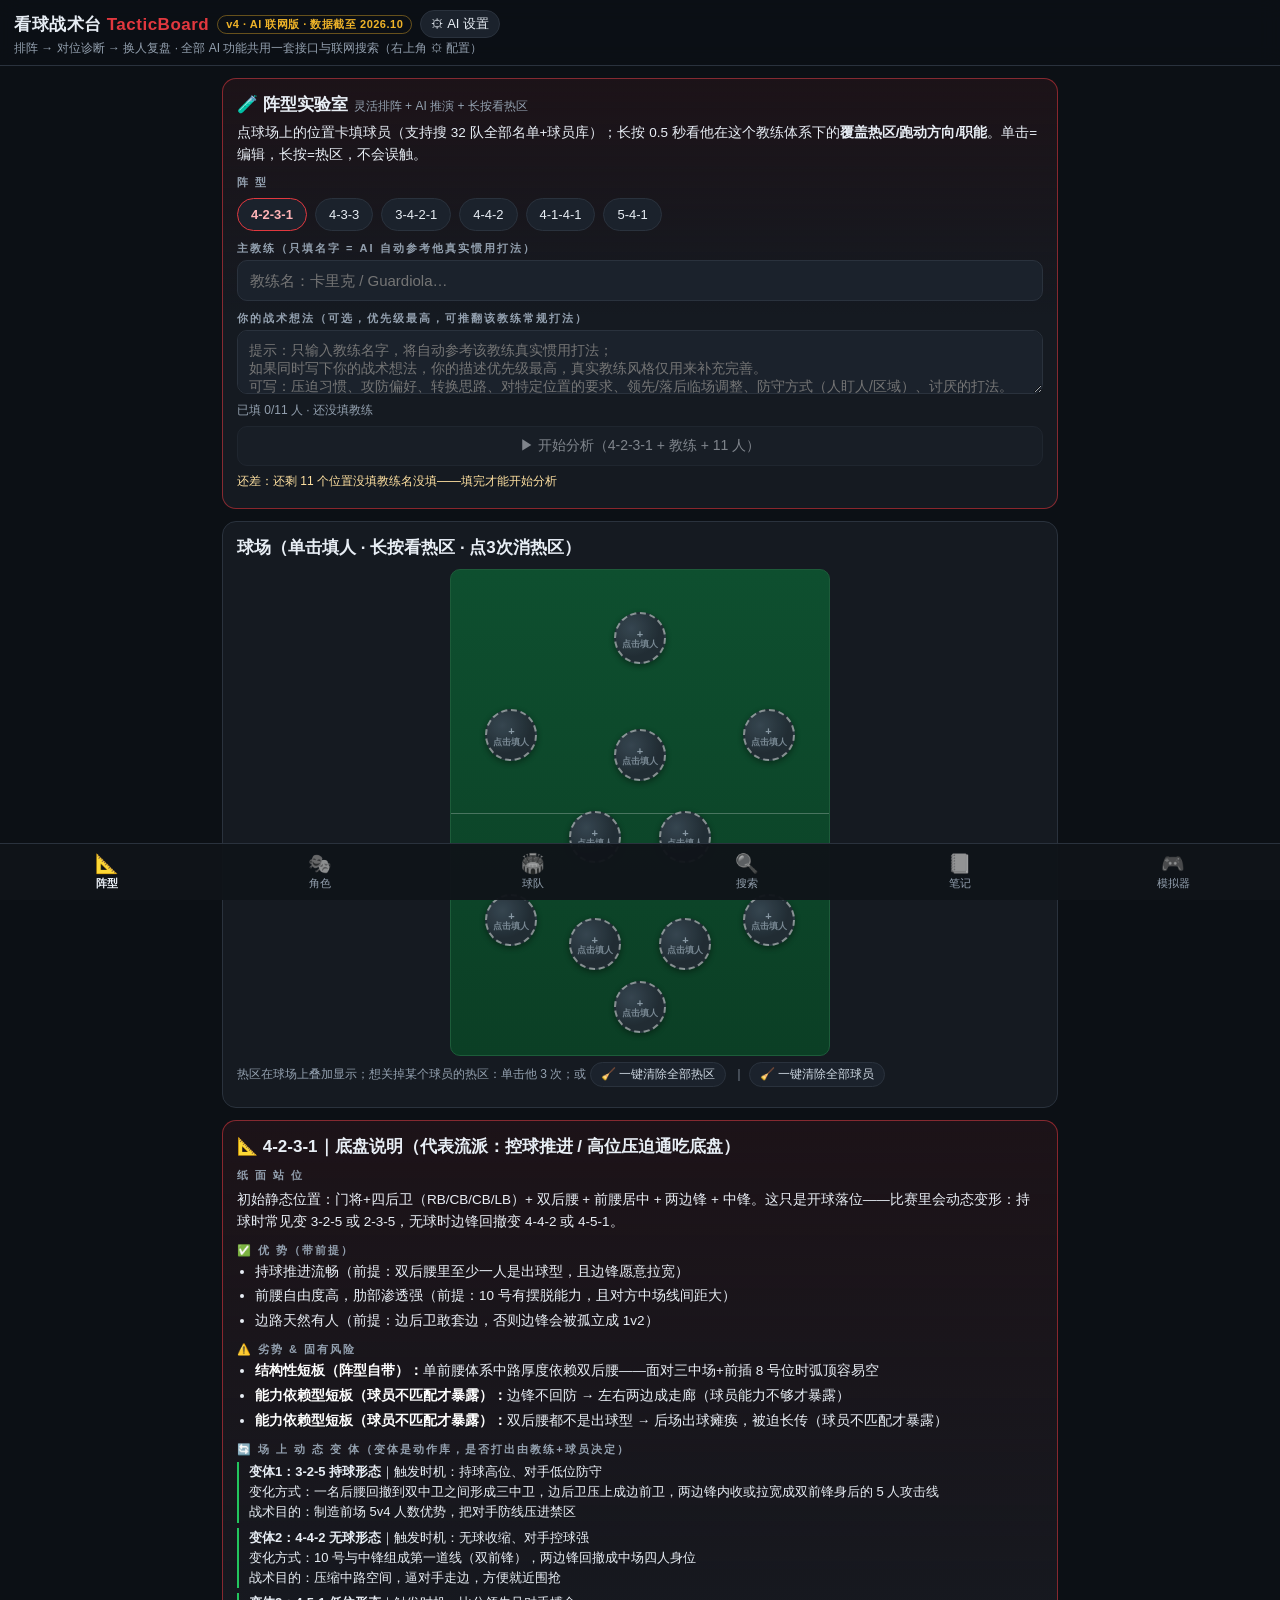
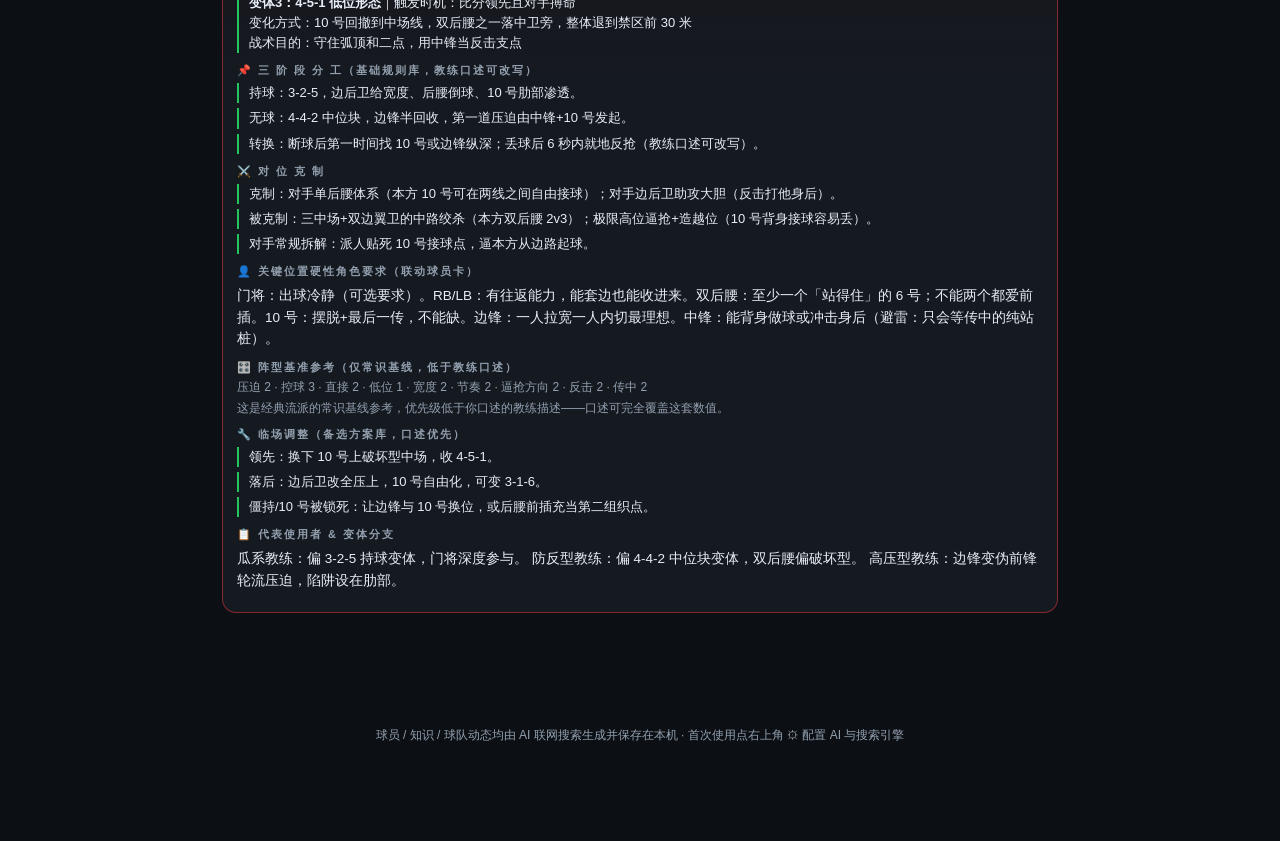
==== commit f6d8c56b: "v5 大版本：AI 全局化（mini-agent+联网搜索）· 33 队名单 · 模拟器重构 · 阵型实验室 · 搜索/笔记板块 - ai/：参考 deepseek-harness 架构的浏览器 mi" ====
--- a/index.html
+++ b/index.html
@@ -2,813 +2,92 @@
 <html lang="zh-CN">
 <head>
 <meta charset="UTF-8">
-<meta name="viewport" content="width=device-width, initial-scale=1, viewport-fit=cover">
+<meta name="viewport" content="width=device-width, initial-scale=1, maximum-scale=1, user-scalable=no, viewport-fit=cover">
 <title>看球战术台 TacticBoard</title>
-<style>
-  :root{
-    --bg:#0c1015; --card:#151a21; --card2:#1b222c; --line:#2a323d;
-    --txt:#e8eef5; --mut:#93a0af; --red:#e2383f; --red2:#a32228;
-    --green:#23c55e; --amber:#f0b429; --blue:#4ea1ff; --pitchA:#0e4f2f; --pitchB:#0b3f25;
-  }
-  *{box-sizing:border-box; -webkit-tap-highlight-color:transparent}
-  html,body{margin:0; padding:0; background:var(--bg); color:var(--txt);
-    font-family:-apple-system,BlinkMacSystemFont,"PingFang SC","Segoe UI",Roboto,"Microsoft YaHei",sans-serif;}
-  header{position:sticky; top:0; z-index:50; backdrop-filter:blur(10px);
-    background:rgba(12,16,21,.86); border-bottom:1px solid var(--line);
-    padding:10px 14px 8px; }
-  header .t{font-weight:800; font-size:17px; letter-spacing:.5px}
-  header .t b{color:var(--red)}
-  header .badge{display:inline-block; font-size:11px; color:var(--amber);
-    border:1px solid rgba(240,180,41,.4); border-radius:99px; padding:1px 8px; margin-left:8px; vertical-align:2px}
-  header .s{font-size:12px; color:var(--mut); margin-top:2px}
-  main{max-width:700px; margin:0 auto; padding:12px 12px 96px}
-  .nav{position:fixed; bottom:0; left:0; right:0; z-index:60; display:flex;
-    background:rgba(16,20,26,.96); border-top:1px solid var(--line);
-    padding-bottom:env(safe-area-inset-bottom);}
-  .nav button{flex:1; background:none; border:0; color:var(--mut); font-size:11px;
-    padding:8px 2px 9px; font-family:inherit}
-  .nav button .i{display:block; font-size:19px; margin-bottom:1px; filter:grayscale(1) opacity(.7)}
-  .nav button.on{color:var(--txt); font-weight:700}
-  .nav button.on .i{filter:none}
-  .tab{display:none}
-  .tab.on{display:block}
-  .card{background:var(--card); border:1px solid var(--line); border-radius:14px;
-    padding:14px; margin-bottom:12px}
-  .card.deep{border-color:rgba(226,56,63,.55); background:linear-gradient(180deg,rgba(226,56,63,.08),var(--card) 55%)}
-  .card h3{margin:0 0 2px; font-size:17px}
-  .card h3 small{color:var(--mut); font-weight:400; font-size:12px; margin-left:6px}
-  .tagline{color:var(--amber); font-size:13px; margin:2px 0 8px}
-  .sec{font-size:11px; letter-spacing:2px; color:var(--mut); margin:10px 0 4px; font-weight:700}
-  ul.tight{margin:2px 0; padding-left:18px}
-  ul.tight li{font-size:13.5px; line-height:1.55; margin:4px 0}
-  ul.tight li b{color:#fff}
-  .p{font-size:13.5px; line-height:1.6; margin:6px 0}
-  .chip{display:inline-block; font-size:12px; background:var(--card2); border:1px solid var(--line);
-    border-radius:99px; padding:3px 10px; margin:2px 4px 2px 0; color:#cdd7e1; font-family:inherit}
-  button.chip{cursor:pointer}
-  button.chip:active{border-color:var(--red)}
-  .chip.r{border-color:rgba(226,56,63,.5); color:#ffb4b7}
-  .chip.g{border-color:rgba(35,197,94,.45); color:#8ef0b3}
-  .chip.b{border-color:rgba(78,161,255,.45); color:#a8d2ff}
-  .chip.y{border-color:rgba(240,180,41,.5); color:#ffe1a1}
-  .pitch{position:relative; width:100%; max-width:380px; aspect-ratio:.72; margin:10px auto 4px;
-    background:linear-gradient(180deg,var(--pitchA),var(--pitchB)); border-radius:10px;
-    border:1px solid #1d5c3a; overflow:hidden}
-  .pitch::before{content:""; position:absolute; left:0; right:0; top:50%; height:1px; background:rgba(255,255,255,.25)}
-  .pitch .circle{position:absolute; left:50%; top:50%; width:26%; aspect-ratio:1; border-radius:50%;
-    border:1px solid rgba(255,255,255,.25); transform:translate(-50%,-50%)}
-  .pitch .box{position:absolute; left:50%; transform:translateX(-50%); width:56%; height:15%;
-    border:1px solid rgba(255,255,255,.25); border-radius:2px}
-  .pitch .box.top{top:-1px} .pitch .box.bot{bottom:-1px}
-  .dot{position:absolute; width:30px; height:30px; border-radius:50%;
-    background:radial-gradient(circle at 32% 30%,#ff6b70,var(--red) 55%,var(--red2));
-    border:1px solid rgba(255,255,255,.5); color:#fff; font-size:10.5px; font-weight:800;
-    display:flex; align-items:center; justify-content:center; transform:translate(-50%,-50%);
-    box-shadow:0 2px 6px rgba(0,0,0,.45)}
-  .dot.k{background:radial-gradient(circle at 32% 30%,#ffd75e,var(--amber) 60%,#b07f10); color:#3a2a00; border-color:#ffe9a8}
-  .dot2{width:52px; height:52px; flex-direction:column; line-height:1.1; cursor:pointer;
-    font-size:11px; font-weight:800; border-width:2px; padding-top:2px}
-  .dot2 small{display:block; font-size:8.5px; font-weight:600; opacity:.85}
-  .dot2.sel{border-color:var(--amber); box-shadow:0 0 0 3px rgba(240,180,41,.45),0 2px 6px rgba(0,0,0,.45)}
-  .dot2.bad{background:radial-gradient(circle at 32% 30%,#ff9a9e,#c22a30 55%,#7c1418)}
-  .grid2{display:grid; grid-template-columns:repeat(auto-fill,minmax(270px,1fr)); gap:10px}
-  .mini{background:var(--card2); border:1px solid var(--line); border-radius:12px; padding:12px}
-  .mini h4{margin:0 0 4px; font-size:15px}
-  .mini .who{font-size:12px; color:var(--mut); margin-bottom:6px}
-  .gcard{border-left:3px solid var(--blue); padding-left:10px}
-  .gcard.why{border-left-color:var(--amber)}
-  .optbtn{display:block; width:100%; text-align:left; background:var(--card2); color:var(--txt);
-    border:1px solid var(--line); border-radius:10px; padding:10px 12px; margin:7px 0;
-    font-size:14px; font-family:inherit; cursor:pointer}
-  .optbtn.ok{border-color:var(--green); background:rgba(35,197,94,.12)}
-  .optbtn.bad{border-color:var(--red); background:rgba(226,56,63,.12)}
-  .optbtn:disabled{cursor:default}
-  .pillrow{display:flex; flex-wrap:wrap; gap:8px; margin:8px 0}
-  .pillrow button{background:var(--card2); border:1px solid var(--line); color:var(--txt);
-    border-radius:99px; padding:8px 13px; font-size:13px; font-family:inherit; cursor:pointer}
-  .pillrow button.on{border-color:var(--red); color:#ffb4b7; font-weight:700}
-  .warn{font-size:12px; color:var(--mut); line-height:1.6; border-top:1px dashed var(--line); margin-top:10px; padding-top:8px}
-  .seg{display:flex; gap:8px; margin-bottom:12px}
-  .seg button{flex:1; background:var(--card); border:1px solid var(--line); color:var(--mut);
-    border-radius:10px; padding:9px 0; font-size:14px; font-family:inherit; cursor:pointer}
-  .seg button.on{color:#fff; border-color:var(--red); background:rgba(226,56,63,.12); font-weight:700}
-  .score{font-size:15px; text-align:center; color:var(--amber); margin:10px 0; font-weight:700}
-  .searchrow{display:flex; gap:8px; margin-bottom:8px}
-  .searchrow input{flex:1; background:var(--card2); border:1px solid var(--line); color:var(--txt);
-    border-radius:10px; padding:11px 12px; font-size:15px; font-family:inherit; outline:none}
-  .searchrow input:focus{border-color:var(--red)}
-  .plist .mini{padding:10px 12px; cursor:pointer}
-  .plist .mini:active{border-color:var(--red)}
-  #modal{position:fixed; inset:0; z-index:100; background:rgba(5,8,12,.72); display:none;
-    align-items:flex-end; justify-content:center}
-  #modal.on{display:flex}
-  #modal .mbox{background:var(--card); border:1px solid var(--line); border-radius:18px 18px 0 0;
-    width:100%; max-width:700px; max-height:82vh; overflow-y:auto; padding:18px 16px calc(18px + env(safe-area-inset-bottom)); position:relative}
-  #modal .mclose{position:absolute; top:10px; right:14px; background:var(--card2); color:var(--txt);
-    border:1px solid var(--line); border-radius:99px; width:34px; height:34px; font-size:15px; cursor:pointer}
-  .mrow{font-size:13px; color:var(--mut); margin:2px 0}
-  .mrow b{color:var(--txt)}
-  .pairli{font-size:13px; line-height:1.55; margin:5px 0; padding-left:10px; border-left:2px solid var(--green)}
-  .warnlist li{font-size:13px; line-height:1.55; margin:5px 0; padding-left:2px}
-  .lv2{color:#ffb4b7} .lv1{color:#ffe1a1} .lv0{color:#a8d2ff}
-  .benchbar{display:flex; flex-wrap:wrap; gap:6px; margin:6px 0}
-  .benchbar button{background:var(--card2); border:1px solid var(--line); color:var(--txt);
-    border-radius:9px; padding:6px 9px; font-size:12px; font-family:inherit; cursor:pointer}
-  .benchbar button:active{border-color:var(--amber)}
-  .hintline{font-size:12px; color:var(--mut); margin:4px 0}
-  .plusli{color:#8ef0b3} .minusli{color:#ffb4b7}
-</style>
+<link rel="stylesheet" href="css/main.css?v=12">
 </head>
 <body>
 <header>
-  <div class="t">看球战术台 <b>TacticBoard</b><span class="badge">v3 · 数据截至 2026.10 · 名单已按 2026-27 官方更新</span></div>
-  <div class="s">赛前 3 分钟简报 → 比赛盯 3 个点 → 赛后名词复盘 · 若显示为旧版请强制刷新</div>
+  <div class="t">看球战术台 <b>TacticBoard</b><span class="badge">v4 · AI 联网版 · 数据截至 2026.10</span><button class="gearbtn" onclick="TBSettings.open()">⚙ AI 设置</button></div>
+  <div class="s">排阵 → 对位诊断 → 换人复盘 · 全部 AI 功能共用一套接口与联网搜索（右上角 ⚙ 配置）</div>
 </header>
 <main>
   <section class="tab on" id="tab-fmt"></section>
   <section class="tab" id="tab-role"></section>
   <section class="tab" id="tab-club"></section>
-  <section class="tab" id="tab-plr"></section>
-  <section class="tab" id="tab-sim"></section>
-  <section class="tab" id="tab-gls"></section>
+  <section class="tab" id="tab-sr"></section>
+  <section class="tab" id="tab-nt"></section>
+  <section class="tab" id="tab-sim"><div id="simwrap"><iframe id="engframe" src="tacticboard-engine/index.html?embed=1&v=21" title="对位引擎" loading="lazy"></iframe></div></section>
 </main>
 <nav class="nav">
   <button data-t="tab-fmt" class="on"><span class="i">📐</span>阵型</button>
   <button data-t="tab-role"><span class="i">🎭</span>角色</button>
   <button data-t="tab-club"><span class="i">🏟️</span>球队</button>
-  <button data-t="tab-plr"><span class="i">🔍</span>球员</button>
+  <button data-t="tab-sr"><span class="i">🔍</span>搜索</button>
+  <button data-t="tab-nt"><span class="i">📒</span>笔记</button>
   <button data-t="tab-sim"><span class="i">🎮</span>模拟器</button>
-  <button data-t="tab-gls"><span class="i">📖</span>词典</button>
 </nav>
 <footer class="hintline" style="text-align:center; padding:0 14px 92px; line-height:1.7">
-  数据截至 2026.10 · 转会/换帅后对 ZCode 说「更新数据」即可刷新<br>
-  球员库约 210 人覆盖豪门主力级 · 本地学习记录保存在浏览器
+  球员 / 知识 / 球队动态均由 AI 联网搜索生成并保存在本机 · 首次使用点右上角 ⚙ 配置 AI 与搜索引擎
 </footer>
 
 <div id="modal"><div class="mbox" id="mbox"></div></div>
 
-<script src="players.js?v=5"></script>
-<script src="data.js?v=5"></script>
+<script src="ai/keystore.js?v=1"></script>
+<script src="ai/agent-core.js?v=3"></script>
+<script src="ai/tools-web.js?v=3"></script>
+<script src="ai/settings.js?v=3"></script>
+<script src="players.js?v=9"></script>
+<script src="data.js?v=10"></script>
+<script src="data/squads_pl.js?v=6"></script>
+<script src="data/squads_eu.js?v=6"></script>
+<script src="js/squads-main.js?v=1"></script>
+<script src="js/team-tactics-data.js?v=4"></script>
+<script src="js/search.js?v=7"></script>
+<script src="js/briefing.js?v=5"></script>
+<script src="js/formation-lab.js?v=6"></script>
+<script src="js/notes.js?v=1"></script>
+<script src="js/main.js?v=16"></script>
+
 <script>
-"use strict";
-/* ================= 工具 ================= */
-const $ = s => document.querySelector(s);
-const $$ = s => Array.from(document.querySelectorAll(s));
-const esc = s => String(s).replace(/</g,"&lt;");
-function lsGet(k, d){ try{ const v = localStorage.getItem(k); return v===null? d : JSON.parse(v); }catch(e){ return d; } }
-function lsSet(k, v){ try{ localStorage.setItem(k, JSON.stringify(v)); }catch(e){} }
+/* 内嵌引擎适配层：只做排版微调，不改引擎逻辑与数据 */
+(function(){
+  var f=document.getElementById('engframe'); if(!f) return;
+  function patch(){
+    var d;
+    try{ d=f.contentDocument; }catch(e){ return; }
+    if(!d || !d.head) return;
 
-const POSN = {GK:"门将",CB:"中卫",LB:"左后卫",RB:"右后卫",LWB:"左翼卫",RWB:"右翼卫",DM:"后腰(6)",CM:"中场(8)",AM:"前腰(10)",LW:"左边锋",RW:"右边锋",ST:"中锋(9)"};
-const NEAR = {GK:[], CB:["LB","RB","LWB","RWB","DM"], LB:["LWB","CB","LW"], RB:["RWB","CB","RW"],
-  LWB:["LB","LW","CB"], RWB:["RB","RW","CB"], DM:["CM","CB"], CM:["DM","AM"],
-  AM:["CM","LW","RW","ST"], LW:["LWB","AM","ST","RW"], RW:["RWB","AM","ST","LW"], ST:["AM","LW","RW"]};
-const ATTR_FLAVOR = {pace:"回追/转身速度不够，怕被直接打身后", sta:"90 分钟高频往返的体能存疑",
-  air:"争顶和防空吃亏", def:"防守对抗与站位达不到该位置要求", pass:"出球/组织精度低于该位置需要", fin:"终结威胁不足"};
+    /* 1) 窄屏排版兜底 */
+    if(!d.getElementById('tb-embed-patch')){
+      var st=d.createElement('style'); st.id='tb-embed-patch';
+      st.textContent=[
+        '@media (max-width:430px){',
+        ' .phead{flex-wrap:wrap; row-gap:2px}',
+        ' .phead b{white-space:nowrap}',
+        ' .phead .mut{font-size:10.5px}',
+        ' .hbtn{white-space:nowrap; padding:4px 8px}',
+        ' main{padding-left:10px; padding-right:10px}',
+        ' #tabs button{font-size:12.5px}',
+        '}'
+      ].join('');
+      d.head.appendChild(st);
+    }
 
-/* ================= 球员弹窗 ================= */
-function findPlayer(name){
-  return PLAYERS.find(p => p.n === name || (p.en||[]).some(e => e.toLowerCase() === String(name).toLowerCase()));
-}
-function openPlayer(name){
-  const p = findPlayer(name);
-  if(!p){ return; }
-  const posTxt = p.pos.map(x=>POSN[x]||x).join(" / ");
-  $("#mbox").innerHTML =
-    '<button class="mclose" onclick="closeModal()">✕</button>' +
-    '<h3 style="margin:0 0 2px;font-size:20px">'+esc(p.n)+(p.num?' <small style="color:var(--mut);font-size:14px">#'+p.num+'</small>':'')+
-    '<small style="color:var(--mut);font-weight:400;font-size:13px"> '+(p.en||[]).filter(e=>!/[\u4e00-\u9fa5]/.test(e)).join(" / ")+'</small></h3>' +
-    '<div class="mrow"><b>位置：</b>'+posTxt+' &nbsp;·&nbsp; <b>惯用脚：</b>'+(p.foot||"待确认")+(p.age?' &nbsp;·&nbsp; <b>年龄：</b>'+p.age:'')+'</div>' +
-    '<div class="mrow"><b>俱乐部：</b>'+esc(p.club)+'（截至 2026.10） &nbsp;·&nbsp; <b>国家队：</b>'+esc(p.nat)+'</div>' +
-    (p.season?'<div class="mrow"><b>上季数据：</b>'+esc(p.season)+'</div>':"") +
-    (p.status?'<div class="mrow" style="color:#ffb4b7"><b>状态：</b>'+esc(p.status)+'</div>':"") +
-    '<div class="tagline" style="margin-top:8px">「'+esc(p.st)+'」</div>' +
-    (p.tags && p.tags.length ? '<div>'+(p.tags.map(t=>'<span class="chip y">'+esc(t)+'</span>').join(""))+'</div>' : "") +
-    '<div class="sec">风 格 详 解</div><div class="p">'+esc(p.d)+'</div>' +
-    (p.pair && p.pair.length ? '<div class="sec">谁 和 他 搭 配</div>'+p.pair.map(x=>'<div class="pairli">'+esc(x)+'</div>').join("") : "") +
-    (p.a ? '<div class="sec">属 性 示 意（模拟器引擎用）</div><div class="hintline">速度 '+p.a.pace+' · 出球 '+p.a.pass+' · 防守 '+p.a.def+' · 争顶 '+p.a.air+' · 终结 '+p.a.fin+' · 体能 '+p.a.sta+'</div>' : "") +
-    '<div class="warn">发现他转会/信息过期？在 ZCode 会话里喊我更新，30 秒更正。</div>';
-  $("#modal").classList.add("on");
-}
-function closeModal(){ $("#modal").classList.remove("on"); }
-$("#modal").addEventListener("click", e => { if(e.target.id === "modal") closeModal(); });
-
-function playerChips(names){
-  return (names||[]).map(n => findPlayer(n) ? '<button class="chip" data-p="'+esc(n)+'">'+esc(n)+'</button>' : '<span class="chip">'+esc(n)+'</span>').join("");
-}
-document.addEventListener("click", e => {
-  const c = e.target.closest("button.chip[data-p]");
-  if(c) openPlayer(c.dataset.p);
-});
-
-/* ================= 阵型页 ================= */
-function pitch(dots, cls){
-  return '<div class="pitch"><div class="circle"></div><div class="box top"></div><div class="box bot"></div>' +
-    dots.map(d => '<div class="dot '+(cls||"")+(d[3]==="k"?" k":"")+'" style="left:'+d[1]+'%;top:'+d[2]+'%">'+d[0]+'</div>').join("") +
-    '</div>';
-}
-function renderFormations(){
-  $("#tab-fmt").innerHTML =
-    '<div class="card"><h3>怎么用这个 App</h3><div class="p">📱 手机上：把整个 tactics 文件夹存到「文件」App，点开 index.html（数据文件要和页面在一起）。赛前打开<b>「模拟器」</b>排阵容看警告，比赛里只盯简报给的 3 个点，赛后用<b>「词典」</b>复盘、做测验。学习进度自动存在浏览器里。</div><div class="p">⚠️ 先记一句话：<b>阵型是起步姿势，不是站着不动的位置</b>。所有卡片配合最后一张「现代通用形状」理解。</div></div>' +
-    FORMATIONS.map(f =>
-      '<div class="card'+(f.id==="meta"?" deep":"")+'"><h3>'+f.name+'<small>'+f.tag+'</small></h3>' +
-      pitch(f.dots) +
-      '<div class="sec">优 势</div><ul class="tight">'+f.good.map(x=>"<li>"+x+"</li>").join("")+'</ul>' +
-      '<div class="sec">劣 势 / 风险</div><ul class="tight">'+f.bad.map(x=>"<li>"+x+"</li>").join("")+'</ul>' +
-      '<div class="sec">谁在用</div><div class="p">'+f.who+'</div>' +
-      '</div>').join("");
-}
-
-/* ================= 角色页 ================= */
-function renderRoles(){
-  $("#tab-role").innerHTML =
-    '<div class="card"><h3>位置编号速查</h3><div class="p">1=门将 · 2-5=后卫 · 6=后腰（保护弧顶的人）· 8=中中场（要防守的组织者）· 10=前腰（不落位的组织者）· 7/11=边锋 · 9=中锋。<b>号码是职责，不是站位。</b></div><div class="p">👇 每个角色下面都点了<b>现役球员例子</b>——点击名字弹出该球员的风格、球队、国家队、搭档关系。</div></div>' +
-    ROLES.map(g =>
-      '<div class="sec" style="margin:16px 0 6px">'+g.g+'</div>' +
-      g.items.map(it =>
-        '<div class="card"><h4 style="margin:0 0 4px;font-size:15.5px">'+it.n+'</h4>' +
-        '<div class="p">'+it.d+'</div>' +
-        (it.ex && it.ex.length ? '<div class="hintline">现役例子（点击查看）：'+playerChips(it.ex)+'</div>' : "") +
-        '</div>').join("")
-    ).join("");
-}
-
-/* ================= 球队页 ================= */
-let clubSeg = "dna";
-function renderClubs(){
-  const segs = '<div class="seg"><button data-s="dna"'+(clubSeg==="dna"?' class="on"':'')+'>豪门 DNA</button>'+
-    '<button data-s="epl"'+(clubSeg==="epl"?' class="on"':'')+'>英超 20 队</button>'+
-    '<button data-s="nat"'+(clubSeg==="nat"?' class="on"':'')+'>国家队</button></div>';
-  let body = "";
-  if(clubSeg === "dna"){
-    const deep = CLUBS.filter(c=>c.deep).map(c =>
-      '<div class="card deep"><h3>'+c.badge+' '+c.name+'<small>'+c.coach+'</small></h3>' +
-      '<div class="tagline">'+c.sys+'</div>' +
-      '<ul class="tight">'+c.bullets.map(b=>"<li>"+b+"</li>").join("")+'</ul></div>').join("");
-    const rest = CLUBS.filter(c=>!c.deep).map(c =>
-      '<div class="mini"><h4>'+c.badge+' '+c.name+'<span style="color:var(--mut);font-weight:400;font-size:12px"> · '+c.coach+'</span></h4>' +
-      '<div class="who">'+c.sys+'</div>' +
-      '<ul class="tight">'+c.bullets.map(b=>"<li>"+b+"</li>").join("")+'</ul></div>').join("");
-    body = '<div class="card"><h3>五大联赛豪门 + 欧冠常客</h3><div class="p">2026 夏窗教练大挪移已核实：卡里克（曼联）、阿隆索（切尔西）、穆里尼奥（皇马）、马雷斯卡（曼城）、伊劳拉（利物浦）、德泽尔比（热刺）、阿莫林（米兰）；国家队：齐达内（法国）、克洛普（德国）、哈维（荷兰）。前两张是曼联和拜仁深度卡。</div></div>' + deep +
-      '<div class="sec" style="margin:14px 0 8px">其 他 豪 门 速 览</div><div class="grid2">'+rest+'</div>';
-  } else if(clubSeg === "epl"){
-    body = '<div class="card"><h3>英超 2026-27 · 20 队侦察报告</h3><div class="p">升班马：考文垂、伊普斯维奇、赫尔城（降级：西汉姆、伯恩利、狼队）。每队：主帅 · 体系 · 核心球员 · <b>对曼联的威胁点</b>。核心球员一栏已按 2026 夏窗后的转会更新（恩佐→曼城、巴尔克拉→利物浦、蒂勒曼斯/巴莱巴→曼联等）。</div></div>' +
-      PL20.map(c =>
-        (c.name==="曼联" ? '<div class="card deep">' : '<div class="card">') +
-        '<h3>'+c.name+'<small>'+c.mgr+'</small></h3><div class="tagline">'+c.sys+'</div>' +
-        '<div class="mrow"><b>核心：</b>'+c.key+'</div>' +
-        '<div class="mrow" style="margin-top:6px"><b>对曼联的威胁：</b>'+c.threat+'</div></div>').join("");
-  } else {
-    body = '<div class="card"><h3>国家队</h3><div class="p">2026 世界杯后的<b>名帅国家队潮</b>已核实：齐达内执教法国、克洛普执教德国、哈维执教荷兰。排名取自 2026 年 10 月 FIFA 排名（西班牙夺冠后登顶）。每队附战术看点。</div></div>' +
-      NATIONS.map(n =>
-        '<div class="card"><h3>'+(n.r?('#'+n.r+' '):'')+' '+n.f+' '+n.name+'<small>'+(n.sys.includes("<b>")?n.sys:n.sys)+'</small></h3>' +
-        '<div class="p">'+n.d+'</div></div>').join("");
+    /* 2) 小屏把比分牌收成紧凑版（只影响当前会话，不写回偏好） */
+    try{
+      var w=d.defaultView;
+      if(w && w.innerHeight && w.innerHeight<720 && w.HUD && w.HUD.size==='standard'){
+        w.HUD.size='compact';
+        if(typeof w.applyHudPref==='function') w.applyHudPref();
+      }
+    }catch(e){}
   }
-  $("#tab-club").innerHTML = segs + body;
-  $$("#tab-club .seg button").forEach(b => b.onclick = () => { clubSeg = b.dataset.s; renderClubs(); window.scrollTo(0,0); });
-}
-
-/* ================= 球员页（百科 / 曼联专属） ================= */
-let plrSeg = "wiki", plrQ = "", plrFilter = "all";
-const PLR_FILTERS = [
- ["all","全部"],["GK","门将"],["DEF","后卫"],["MID","中场"],["FWD","锋线"],
- ["L","左脚"],["R","右脚"],["LCB","左脚中卫"]
-];
-function plrMatch(p){
-  const f = plrFilter;
-  if(f==="all") return true;
-  if(f==="L") return p.foot==="左";
-  if(f==="R") return p.foot==="右";
-  if(f==="LCB") return p.pos.includes("CB") && p.foot==="左";
-  const grp = {GK:["GK"], DEF:["CB","LB","RB","LWB","RWB"], MID:["DM","CM","AM"], FWD:["LW","RW","ST"]}[f];
-  return p.pos.some(x => grp.includes(x));
-}
-function plrHits(){
-  const q = plrQ.trim().toLowerCase();
-  return PLAYERS.filter(p => {
-    if(!plrMatch(p)) return false;
-    if(!q) return true;
-    return p.n.toLowerCase().includes(q) || (p.en||[]).some(e => e.toLowerCase().includes(q)) || (p.club||"").toLowerCase().includes(q) || (p.nat||"").toLowerCase().includes(q);
-  });
-}
-function buildPlrWiki(){
-  /* 输入框和筛选键只建一次，之后只刷新结果区——中文输入法不会被打断 */
-  $("#tab-plr").innerHTML =
-    '<div class="card"><h3>球员百科</h3><div class="p">搜中文名/英文名/俱乐部/国家队都行（支持别名：塞斯科=谢什科、阿马德=迪亚洛）。点球员看：<b>风格详解 · 俱乐部 · 国家队 · 谁和他搭配 · 惯用脚 · 上季数据</b>。共 '+PLAYERS.length+' 人，覆盖五大豪门+英超20队主力级。</div></div>' +
-    '<div class="card"><div class="searchrow"><input id="qinp" placeholder="搜球员：哈兰德 / B费 / Sesko / 曼城…"></div>' +
-    '<div class="pillrow" id="plrfilters">'+PLR_FILTERS.map(f=>'<button data-f="'+f[0]+'"'+(plrFilter===f[0]?' class="on"':'')+'>'+f[1]+'</button>').join("")+'</div></div>' +
-    '<div id="plrResults"></div>';
-  let timer = null;
-  $("#qinp").addEventListener("input", () => {
-    plrQ = $("#qinp").value;
-    clearTimeout(timer);
-    timer = setTimeout(renderPlrResults, 180);
-  });
-  $$("#plrfilters button").forEach(b => b.onclick = () => {
-    plrFilter = b.dataset.f;
-    $$("#plrfilters button").forEach(x=>x.classList.toggle("on", x===b));
-    renderPlrResults();
-  });
-  renderPlrResults();
-}
-function renderPlrResults(){
-  const hits = plrHits();
-  $("#plrResults").innerHTML =
-    '<div class="hintline" style="margin:2px 4px 8px">找到 '+hits.length+' 人</div>' +
-    (hits.length ? hits.map(p =>
-      '<div class="mini" data-p="'+esc(p.n)+'" style="margin-bottom:8px"><h4>'+esc(p.n)+(p.num?' <span style="color:var(--mut);font-size:12px">#'+p.num+'</span>':'')+' <span style="font-weight:400;color:var(--mut);font-size:12px">'+(p.en||[]).filter(e=>!/[\u4e00-\u9fa5]/.test(e))[0]+'</span></h4>' +
-      '<div class="who">'+p.pos.map(x=>POSN[x]).join(" · ")+' | '+(p.foot||"—")+'脚 | '+esc(p.club)+(p.status?' | ⛔'+esc(p.status):'')+'</div>' +
-      '<div class="p" style="margin:0;font-size:12.5px;color:#cdd7e1">'+esc(p.st)+'</div></div>').join("")
-      : '<div class="card"><div class="p">没有找到——试试更短的关键词。</div></div>');
-  $$("#plrResults .mini").forEach(m => m.onclick = () => openPlayer(m.dataset.p));
-}
-function renderUtdDeep(){
-  const group = (title, items) =>
-    '<div class="sec" style="margin:16px 0 6px">'+title+'</div>' +
-    items.map(it =>
-      '<div class="card deep"><h3>'+(findPlayer(it.n)?'<button class="chip" data-p="'+esc(it.n)+'">'+esc(it.n)+'</button>':esc(it.n))+
-      '<small>#'+it.num+'</small></h3>' +
-      '<div class="tagline">'+it.line+'</div>' +
-      '<div class="mrow"><b>数据：</b>'+esc(it.data)+'</div>' +
-      '<div class="sec">技 术 特 点（大数据画像）</div><ul class="tight">'+it.plus.map(x=>'<li class="plusli">＋ '+x+'</li>').join("")+'</ul>' +
-      '<ul class="tight">'+it.minus.map(x=>'<li class="minusli">－ '+x+'</li>').join("")+'</ul>' +
-      '<div class="sec">阵 型 职 责</div>' +
-      '<div class="pairli"><b>4-2-3-1（卡里克）：</b>'+it.fit.a+'</div>' +
-      '<div class="pairli"><b>4-3-3：</b>'+it.fit.b+'</div>' +
-      '<div class="pairli"><b>三中卫：</b>'+it.fit.c+'</div>' +
-      '</div>').join("");
-  $("#tab-plr").innerHTML =
-    '<div class="card deep"><h3>曼联专属 · 阵容适配解析</h3><div class="p">基于 2026-27 官方名单（官方框架 + 上季数据）。每名球员：技术特点画像 + <b>三种阵型下的具体职责</b>。点名字弹完整档案。搭配组合和换帅预案在最下面。</div></div>' +
-    UTD_DEEP.map(g => group(g.g, g.items)).join("") +
-    '<div class="sec" style="margin:18px 0 8px;font-size:14px">搭 档 组 合 解 析（谁干啥、偏向哪、帮谁补防）</div>' +
-    UTD_COMBOS.map(c =>
-      '<div class="card"><h3>'+c.t+'<small>'+c.who+'</small></h3>' +
-      '<ul class="tight">'+c.jobs.map(j=>"<li>"+j+"</li>").join("")+'</ul>' +
-      '<div class="p" style="color:#8ef0b3">🔗 联动：'+c.sync+'</div>' +
-      (c.weak?'<div class="p" style="color:#ffb4b7">⚠️ 风险：'+c.weak+'</div>':"") +
-      '</div>').join("") +
-    '<div class="card"><h3>🛡️ 换帅预案</h3><div class="p">万一卡里克离任：高压型（克洛普式）→ 体能组上（巴莱巴/桑托斯/梅努/迪亚洛/多古）；控制型（瓜系）→ 齐尔克泽伪9+海文出球+马兹拉维内收；三中卫（阿莫林式）→ 人手竟然齐；防反型（穆氏）→ 拉什福德+谢什科双箭头+双破坏6。'+UTD_BACKUP_NOTE+'</div></div>';
-}
-let plrBuilt = false;
-function renderPlr(){
-  if(plrSeg === "wiki"){
-    if(!plrBuilt){ buildPlrWiki(); plrBuilt = true; }
-    else { renderPlrResults(); }
-  } else {
-    renderUtdDeep();
-  }
-}
-
-/* ================= 模拟器 ================= */
-const SIM_FORMS = {
- "4231": {name:"4-2-3-1（卡里克默认）", slots:[
-   {lab:"GK", fam:"GK", side:"C", pref:["GK"], x:50,y:92, need:{pass:65}},
-   {lab:"LB", fam:"LB", side:"L", pref:["LB","LWB","CB"], x:13,y:74, need:{pace:72,sta:72,def:58}},
-   {lab:"CB", fam:"CB", side:"L", pref:["CB"], x:37,y:80, need:{def:72,air:70}},
-   {lab:"CB", fam:"CB", side:"R", pref:["CB"], x:63,y:80, need:{def:72,air:70}},
-   {lab:"RB", fam:"RB", side:"R", pref:["RB","RWB","CB"], x:87,y:74, need:{pace:72,sta:72,def:58}},
-   {lab:"6",  fam:"DM", side:"C", pref:["DM","CM"], x:35,y:63, need:{def:70,pass:70}},
-   {lab:"6/8",fam:"DM", side:"C", pref:["DM","CM"], x:65,y:63, need:{pass:72,def:62}},
-   {lab:"10", fam:"AM", side:"C", pref:["AM","CM"], x:50,y:44, need:{pass:74,fin:62}},
-   {lab:"LW", fam:"LW", side:"L", pref:["LW","AM","ST"], x:13,y:30, need:{pace:78,fin:62}},
-   {lab:"RW", fam:"RW", side:"R", pref:["RW","AM","LW"], x:87,y:30, need:{pace:78,fin:62}},
-   {lab:"9",  fam:"ST", side:"C", pref:["ST","AM"], x:50,y:22, need:{fin:70,air:62}}]},
- "433": {name:"4-3-3", slots:[
-   {lab:"GK", fam:"GK", side:"C", pref:["GK"], x:50,y:92, need:{pass:65}},
-   {lab:"LB", fam:"LB", side:"L", pref:["LB","LWB","CB"], x:13,y:74, need:{pace:72,sta:72,def:58}},
-   {lab:"CB", fam:"CB", side:"L", pref:["CB"], x:37,y:80, need:{def:72,air:70}},
-   {lab:"CB", fam:"CB", side:"R", pref:["CB"], x:63,y:80, need:{def:72,air:70}},
-   {lab:"RB", fam:"RB", side:"R", pref:["RB","RWB","CB"], x:87,y:74, need:{pace:72,sta:72,def:58}},
-   {lab:"6",  fam:"DM", side:"C", pref:["DM"], x:50,y:61, need:{def:74,pass:72}},
-   {lab:"8",  fam:"CM", side:"L", pref:["CM","AM"], x:28,y:55, need:{pass:72,def:56}},
-   {lab:"8",  fam:"CM", side:"R", pref:["CM","AM"], x:72,y:55, need:{pass:72,def:56}},
-   {lab:"LW", fam:"LW", side:"L", pref:["LW","AM","ST"], x:13,y:31, need:{pace:78,fin:62}},
-   {lab:"RW", fam:"RW", side:"R", pref:["RW","AM","LW"], x:87,y:31, need:{pace:78,fin:62}},
-   {lab:"9",  fam:"ST", side:"C", pref:["ST","AM"], x:50,y:23, need:{fin:70,air:60}}]},
- "442": {name:"4-4-2", slots:[
-   {lab:"GK", fam:"GK", side:"C", pref:["GK"], x:50,y:92, need:{pass:65}},
-   {lab:"LB", fam:"LB", side:"L", pref:["LB","LWB","CB"], x:13,y:74, need:{pace:72,sta:72,def:58}},
-   {lab:"CB", fam:"CB", side:"L", pref:["CB"], x:37,y:80, need:{def:72,air:72}},
-   {lab:"CB", fam:"CB", side:"R", pref:["CB"], x:63,y:80, need:{def:72,air:72}},
-   {lab:"RB", fam:"RB", side:"R", pref:["RB","RWB","CB"], x:87,y:74, need:{pace:72,sta:72,def:58}},
-   {lab:"LM", fam:"LW", side:"L", pref:["LW","CM","LWB"], x:13,y:57, need:{pace:76,sta:74}},
-   {lab:"CM", fam:"CM", side:"C", pref:["CM","DM"], x:38,y:61, need:{pass:70,def:64}},
-   {lab:"CM", fam:"CM", side:"C", pref:["CM","AM"], x:62,y:61, need:{pass:72,def:58}},
-   {lab:"RM", fam:"RW", side:"R", pref:["RW","CM","RWB"], x:87,y:57, need:{pace:76,sta:74}},
-   {lab:"9",  fam:"ST", side:"L", pref:["ST","AM"], x:38,y:30, need:{fin:68}},
-   {lab:"9",  fam:"ST", side:"R", pref:["ST","LW","RW"], x:62,y:30, need:{fin:68,pace:72}}]},
- "3421": {name:"3-4-2-1（阿莫林遗产）", slots:[
-   {lab:"GK", fam:"GK", side:"C", pref:["GK"], x:50,y:92, need:{pass:65}},
-   {lab:"LCB",fam:"CB", side:"L", pref:["CB"], x:28,y:80, need:{def:70,pass:70}},
-   {lab:"CB", fam:"CB", side:"C", pref:["CB"], x:50,y:83, need:{def:74,air:74}},
-   {lab:"RCB",fam:"CB", side:"R", pref:["CB"], x:72,y:80, need:{def:70,pass:70}},
-   {lab:"LWB",fam:"LWB",side:"L", pref:["LWB","LB","LW"], x:9,y:57, need:{pace:78,sta:80,def:56}},
-   {lab:"RWB",fam:"RWB",side:"R", pref:["RWB","RB","RW"], x:91,y:57, need:{pace:78,sta:80,def:56}},
-   {lab:"6",  fam:"DM", side:"C", pref:["DM","CM"], x:38,y:61, need:{def:70,pass:70}},
-   {lab:"8",  fam:"CM", side:"C", pref:["CM","DM"], x:62,y:61, need:{pass:72,def:60}},
-   {lab:"L10",fam:"AM", side:"C", pref:["AM","LW"], x:37,y:36, need:{pass:72,fin:62}},
-   {lab:"R10",fam:"AM", side:"C", pref:["AM","RW"], x:63,y:36, need:{pass:72,fin:62}},
-   {lab:"9",  fam:"ST", side:"C", pref:["ST","AM"], x:50,y:22, need:{fin:68,air:66}}]},
- "352": {name:"3-5-2", slots:[
-   {lab:"GK", fam:"GK", side:"C", pref:["GK"], x:50,y:92, need:{pass:65}},
-   {lab:"LCB",fam:"CB", side:"L", pref:["CB"], x:28,y:80, need:{def:70,pass:70}},
-   {lab:"CB", fam:"CB", side:"C", pref:["CB"], x:50,y:83, need:{def:74,air:74}},
-   {lab:"RCB",fam:"CB", side:"R", pref:["CB"], x:72,y:80, need:{def:70,pass:70}},
-   {lab:"LWB",fam:"LWB",side:"L", pref:["LWB","LB","LW"], x:9,y:57, need:{pace:78,sta:80,def:56}},
-   {lab:"RWB",fam:"RWB",side:"R", pref:["RWB","RB","RW"], x:91,y:57, need:{pace:78,sta:80,def:56}},
-   {lab:"8",  fam:"CM", side:"L", pref:["CM","AM"], x:28,y:58, need:{pass:70,def:58}},
-   {lab:"6",  fam:"DM", side:"C", pref:["DM","CM"], x:50,y:64, need:{def:72,pass:70}},
-   {lab:"8",  fam:"CM", side:"R", pref:["CM","AM"], x:72,y:58, need:{pass:70,def:58}},
-   {lab:"9",  fam:"ST", side:"L", pref:["ST","AM"], x:40,y:29, need:{fin:68}},
-   {lab:"9",  fam:"ST", side:"R", pref:["ST","LW","RW"], x:60,y:29, need:{fin:68,pace:72}}]},
- "4141": {name:"4-1-4-1", slots:[
-   {lab:"GK", fam:"GK", side:"C", pref:["GK"], x:50,y:92, need:{pass:65}},
-   {lab:"LB", fam:"LB", side:"L", pref:["LB","LWB","CB"], x:13,y:74, need:{pace:72,sta:72,def:58}},
-   {lab:"CB", fam:"CB", side:"L", pref:["CB"], x:37,y:80, need:{def:72,air:72}},
-   {lab:"CB", fam:"CB", side:"R", pref:["CB"], x:63,y:80, need:{def:72,air:72}},
-   {lab:"RB", fam:"RB", side:"R", pref:["RB","RWB","CB"], x:87,y:74, need:{pace:72,sta:72,def:58}},
-   {lab:"6",  fam:"DM", side:"C", pref:["DM"], x:50,y:68, need:{def:76,pass:70}},
-   {lab:"LM", fam:"LW", side:"L", pref:["LW","CM"], x:13,y:52, need:{pace:74,sta:74}},
-   {lab:"CM", fam:"CM", side:"C", pref:["CM","DM"], x:38,y:55, need:{pass:70,def:62}},
-   {lab:"CM", fam:"CM", side:"C", pref:["CM","AM"], x:62,y:55, need:{pass:70,def:58}},
-   {lab:"RM", fam:"RW", side:"R", pref:["RW","CM"], x:87,y:52, need:{pace:74,sta:74}},
-   {lab:"9",  fam:"ST", side:"C", pref:["ST","AM"], x:50,y:27, need:{fin:70}}]}
-};
-
-let simForm = "4231";
-let assign = {};
-let selSlot = null;
-let simSeg = "lineup";
-
-function slotFit(p, slot){
-  const msgs = [];
-  let lvl = 0;
-  const exact = slot.pref.filter(pp => p.pos.includes(pp));
-  if(exact.includes(slot.pref[0])){ /* 完美 */ }
-  else if(exact.length){ msgs.push({l:1, t:"他踢过这个位置但不是最自然的角色（"+p.pos.map(x=>POSN[x]).join("、")+" 出身），细节习惯需要适应。"}); lvl = Math.max(lvl,1); }
-  else if(p.pos.some(pp => NEAR[slot.fam].includes(pp))){ msgs.push({l:1, t:"就近改型：他的本能位置是 "+p.pos.map(x=>POSN[x]).join("、")+"，客串这里防守习惯/跑位线路要重新养。"}); lvl = Math.max(lvl,1); }
-  else { msgs.push({l:2, t:"位置错配：他的位置本能是 "+p.pos.map(x=>POSN[x]).join("、")+"，放在这里体系会被破坏。"}); lvl = 2; }
-  if(p.foot){
-    if((slot.fam==="LB"||slot.fam==="LWB") && p.foot==="右"){
-      msgs.push({l:1, t:"右脚踢左路：下底传中质量打折，对手会放他外线；好处是内切护球顺脚（现代逆足边后卫流派可接受，但要接受传中威胁下降）。"}); lvl = Math.max(lvl,1);
-    }
-    if((slot.fam==="RB"||slot.fam==="RWB") && p.foot==="左"){
-      msgs.push({l:1, t:"左脚踢右路：下底传中质量打折，对手会放他外线；内切护球顺脚是补偿。"}); lvl = Math.max(lvl,1);
-    }
-    if(slot.fam==="CB" && slot.side==="L" && p.foot==="右"){
-      msgs.push({l:0, t:"右脚踢左中卫：向左的出球线路变窄，对方逼抢左侧时他只能回传/大脚——现代可接受，但会被针对性设计。"}); lvl = Math.max(lvl,0);
-    }
-    if(slot.fam==="CB" && slot.side==="R" && p.foot==="左"){
-      msgs.push({l:0, t:"左脚踢右中卫：向右出球线路变窄——组织型球队会规避，实用性球队无所谓。"}); lvl = Math.max(lvl,0);
-    }
-  }
-  if(p.a){
-    for(const k in slot.need){
-      if((p.a[k]||0) < slot.need[k]){
-        msgs.push({l:1, t:"「"+(k==="pace"?"速度":k==="sta"?"体能":k==="air"?"争顶":k==="def"?"防守":k==="pass"?"出球":"终结")+"」低于这个位置的要求——"+ATTR_FLAVOR[k]+"。"});
-        lvl = Math.max(lvl,1);
-      }
-    }
-  }
-  return {lvl, msgs};
-}
-function fitScore(p, slot){
-  const f = slotFit(p, slot);
-  let s = 100;
-  if(!p.pos.includes(slot.pref[0])) s -= (f.lvl>=2 ? 60 : 22);
-  s -= f.msgs.filter(m=>m.l===1).length * 10;
-  s -= f.msgs.filter(m=>m.l===2).length * 40;
-  if(p.a){ s += (p.a.pace+p.a.pass+p.a.def+p.a.air+p.a.fin+p.a.sta)/100; } // 同分时综合属性更高者优先
-  return s;
-}
-function availableSquad(){
-  return PLAYERS.filter(p => p.club === "曼联" && !p.status);
-}
-function autoAssign(){
-  const slots = SIM_FORMS[simForm].slots;
-  const pool = availableSquad();
-  const used = new Set();
-  assign = {};
-  const order = slots.map((s,i)=>i).sort((a,b)=>{
-    const w = f => f==="GK"?0:f==="CB"?1:f==="DM"?2:3;
-    return w(slots[a].fam)-w(slots[b].fam);
-  });
-  for(const i of order){
-    let best=null, bestS=-1;
-    for(const p of pool){
-      if(used.has(p.n)) continue;
-      const s = fitScore(p, slots[i]);
-      if(s > bestS){ bestS = s; best = p.n; }
-    }
-    if(best){ assign[i] = best; used.add(best); }
-  }
-}
-function benchPlayers(){
-  const inXI = new Set(Object.values(assign));
-  return PLAYERS.filter(p => p.club === "曼联" && !inXI.has(p.n));
-}
-function slotWarnings(){
-  const slots = SIM_FORMS[simForm].slots;
-  const out = [];
-  slots.forEach((s,i)=>{
-    const name = assign[i]; if(!name) return;
-    const p = findPlayer(name); if(!p) return;
-    if(p.status){ out.push({lvl:2, txt:"「"+s.lab+" "+name+"」"+p.status+"——伤员不能上场。"}); return; }
-    const f = slotFit(p, s);
-    f.msgs.forEach(m => out.push({lvl:m.l, txt:"「"+s.lab+" "+name+"」"+m.t}));
-  });
-  const xi = Object.values(assign).map(n=>findPlayer(n)).filter(Boolean);
-  const cbSlots = slots.filter(s=>s.fam==="CB").length;
-  const cbNat = xi.filter(p=>p.pos.includes("CB")).length;
-  if(cbSlots>0 && cbNat<cbSlots){
-    out.push({lvl:2, txt:"「全局」中卫位上正印中卫不够（"+cbNat+"/"+cbSlots+"）：客串中卫在英超的高球和对抗里会被重点照顾。"});
-  }
-  const dmNat = xi.filter(p=>p.pos.includes("DM")).length;
-  if(dmNat===0){
-    out.push({lvl:2, txt:"「全局」阵容里没有正印 6 号：弧顶保护和攻转守第一道闸缺失——丢远射的标准配方。"});
-  }
-  const cbAssign = slots.map((s,i)=>({s,i})).filter(x=>x.s.fam==="CB" && assign[x.i]).map(x=>findPlayer(assign[x.i]));
-  if(cbAssign.length>=2 && !cbAssign.some(p=>p.foot==="左")){
-    out.push({lvl:0, txt:"「全局」双中卫均为右脚将：向左的出球线路整体变窄，对方重点逼左中卫时会很难受（现代可接受，看出球要求）。"});
-  }
-  out.sort((a,b)=>b.lvl-a.lvl);
-  return out;
-}
-/* 组合诊断：不看单点，看搭配——任何组合都有代价 */
-function comboWarnings(){
-  const slots = SIM_FORMS[simForm].slots;
-  const xi = slots.map((s,i)=>({s, p: findPlayer(assign[i])})).filter(x=>x.p);
-  const out = [];
-  const tg = p => p.tags || [];
-  const isShield = p => tg(p).includes("破坏型") || tg(p).includes("B2B");
-  const isOrg = p => tg(p).includes("拖后组织") || tg(p).includes("组织8") || tg(p).includes("节拍器") || tg(p).includes("现代10");
-  /* 中场组合 */
-  const mids = xi.filter(x=>x.s.fam==="DM" || x.s.fam==="CM").map(x=>x.p);
-  if(mids.length>=2){
-    const shields = mids.filter(isShield);
-    const orgs = mids.filter(isOrg);
-    if(shields.length===0){
-      out.push({lvl:2, area:"中场", txt:"中场组合（"+mids.map(p=>p.n).join("+")+"）没有任何防守屏障——全是组织/攻击型球员：弧顶保护真空、攻转守第一道闸缺失，对手一次转换直塞就能打穿中路。修正：换一名破坏型 6 号（巴莱巴/乌加特型）搭档，或让边后卫回收补人数。"});
-    } else if(shields.length===mids.length){
-      out.push({lvl:1, area:"中场", txt:"双破坏型中场（"+mids.map(p=>p.n).join("+")+"）：防守硬度拉满，但出球和推进可能便秘——阵地战攻坚会告急，需要前场有人回撤接应（齐尔克泽/芒特型），否则进攻全靠长传。"});
-    } else {
-      const shield = shields[0];
-      const other = mids.find(p=>p!==shield);
-      out.push({lvl:0, area:"中场", txt:"中场组合攻守平衡："+shield.n+"（扫荡保护+第一推进）+"+other.n+"（调度/肋部/前插）——一人管「抢回来」一人管「打出去」，现代最稳的结构。但注意：两人同丢球权时的弧顶保护仍是共同责任。"});
-    }
-    if(orgs.length===1 && mids.includes(orgs[0])){
-      const creators = xi.filter(x=>x.s.fam!=="GK" && (isOrg(x.p)||tg(x.p).includes("自由10"))).length;
-      if(creators<=1){
-        out.push({lvl:1, area:"中场", txt:"全队创造力集中在 "+orgs[0].n+" 一人：对手用后腰贴死他，进攻就只剩边路 1v1。需要一个第二组织点（回撤伪 9 或另一名组织 8）分流球权。"});
-      }
-    }
-  }
-  /* 中卫组合 */
-  const cbs = xi.filter(x=>x.s.fam==="CB").map(x=>x.p);
-  if(cbs.length>=2){
-    const up = cbs.filter(p=>tg(p).includes("上抢型"));
-    const hold = cbs.filter(p=>tg(p).includes("拖后型"));
-    if(up.length===cbs.length){
-      out.push({lvl:1, area:"防线", txt:"双上抢中卫（"+cbs.map(p=>p.n).join("+")+"）：两人同时前顶的回合，防线身后全空——必须有人回撤保护（6 号位回收或边中卫拖后），高位线还要配清球门将。赌对了是压迫样板，赌输是单刀集锦。"});
-    } else if(hold.length===cbs.length){
-      out.push({lvl:1, area:"防线", txt:"双拖后中卫（"+cbs.map(p=>p.n).join("+")+"）：上抢犹豫会让对手在中场从容转身组织，肋部直塞很难防——考虑换一个上抢型搭档扩大覆盖。"});
-    } else if(cbs.length===2){
-      out.push({lvl:0, area:"防线", txt:"中卫组合一抢一保（"+cbs.map(p=>p.n).join("+")+"）——结构健康：一人前顶扫荡，一人拖后兜底互补。"});
-    }
-  }
-  /* 边后卫逆足 */
-  const fbs = xi.filter(x=>["LB","RB","LWB","RWB"].includes(x.s.fam) && x.p);
-  const wrongFoot = fbs.filter(x => (x.s.side==="L" && x.p.foot==="右") || (x.s.side==="R" && x.p.foot==="左"));
-  if(fbs.length>=2 && wrongFoot.length===fbs.length){
-    out.push({lvl:1, area:"边路", txt:"两名边后卫全部逆足（"+wrongFoot.map(x=>x.p.n).join("+")+"）：两侧传中质量双降——这场比赛别指望边路传中战术，进攻必须走地面肋部或定位球，换上顺足边后卫是更稳妥的选择。"});
-  }
-  /* 前场速度 */
-  const outfield = xi.filter(x=>x.s.fam!=="GK").map(x=>x.p);
-  if(outfield.length && !outfield.some(p=>p.a && p.a.pace>=80)){
-    out.push({lvl:1, area:"锋线", txt:"前场没有一名速度≥80 的球员：破低位块缺少「身后」威胁，对方防线可以放心前压——转换进攻和反越位都会变钝，留一名爆点在场上是保底选项。"});
-  }
-  /* 伪9无支点 */
-  const st = xi.find(x=>x.s.fam==="ST" && x.p);
-  if(st && tg(st.p).includes("伪9") && !outfield.some(p=>p!==st.p && (tg(p).includes("支点")||tg(p).includes("抢点型")))){
-    out.push({lvl:1, area:"锋线", txt:"伪 9 阵型（"+st.p.n+"回撤）：禁区内没有传统抢点者——传中战术收益极低，进攻必须走地面肋部，角球第一点也没保障；好处是中场人数优势，配合两翼内收使用。"});
-  }
-  /* 年龄结构 */
-  const olds = xi.filter(x=>x.p.age && x.p.age>=32);
-  if(olds.length>=3){
-    out.push({lvl:1, area:"体能", txt:"首发里 "+olds.length+" 名 32+ 老将（"+olds.map(x=>x.p.n).join("、")+"）：70 分钟体能拐点会提前到来——换人窗口提前到 60 分钟，别赌最后 15 分钟的往返。"});
-  }
-  return out;
-}
-/* 对手风格 × 当前阵型与首发 = 动态危险度 */
-function styleRisk(k){
-  const base = {"4231":{press:2,midblock:2,lowblock:2,wing:2,transition:2},
-    "433":{press:1,midblock:2,lowblock:2,wing:2,transition:2},
-    "442":{press:1,midblock:1,lowblock:2,wing:2,transition:2},
-    "3421":{press:1,midblock:2,lowblock:2,wing:3,transition:3},
-    "352":{press:1,midblock:1,lowblock:2,wing:3,transition:2},
-    "4141":{press:1,midblock:1,lowblock:1,wing:2,transition:1}}[simForm];
-  let lvl = (base && base[k]) || 2;
-  const why = [];
-  const xi = SIM_FORMS[simForm].slots.map((s,i)=>({s, p: findPlayer(assign[i])})).filter(x=>x.p);
-  const tg = p => p.tags || [];
-  const mids = xi.filter(x=>x.s.fam==="DM"||x.s.fam==="CM").map(x=>x.p);
-  const shields = mids.filter(p=>tg(p).includes("破坏型")||tg(p).includes("B2B"));
-  if((k==="press"||k==="transition") && mids.length>=2 && shields.length===0){
-    lvl = Math.min(3, lvl+1);
-    why.push("你的双后腰（"+mids.map(p=>p.n).join("+")+"）没有防守屏障——这类对手专吃逼抢出球和转换");
-  }
-  const fbs = xi.filter(x=>["LB","RB","LWB","RWB"].includes(x.s.fam) && x.p);
-  const wf = fbs.filter(x=>(x.s.side==="L"&&x.p.foot==="右")||(x.s.side==="R"&&x.p.foot==="左"));
-  if(k==="wing" && wf.length>0){
-    lvl = Math.min(3, lvl+1);
-    why.push("边后卫"+wf.map(x=>x.p.n).join("、")+"逆足——对方边锋爆点会反复冲这条走廊");
-  }
-  const outfield = xi.filter(x=>x.s.fam!=="GK").map(x=>x.p);
-  if((k==="lowblock"||k==="midblock") && !outfield.some(p=>p.a&&p.a.pace>=80)){
-    lvl = Math.min(3, lvl+1);
-    why.push("前场没有直线速度——低位块最不怕的就是这种阵地战围攻");
-  }
-  const st = xi.find(x=>x.s.fam==="ST" && x.p);
-  if(k==="lowblock" && st && tg(st.p).includes("伪9")){
-    lvl = Math.min(3, lvl+1);
-    why.push("伪9阵型对摆大巴收益低——禁区内没有抢点者，传中打不动");
-  }
-  const cbs = xi.filter(x=>x.s.fam==="CB" && x.p);
-  if(k==="transition" && cbs.length>=2 && cbs.every(p=>tg(p).includes("上抢型"))){
-    lvl = Math.min(3, lvl+1);
-    why.push("双上抢中卫——转换型对手专吃上抢后的身后");
-  }
-  const gk = xi.find(x=>x.s.fam==="GK" && x.p);
-  if(k==="press" && gk && gk.p.a && gk.p.a.pass>=72){
-    lvl = Math.max(1, lvl-1);
-    why.push("门将出球能力强（"+gk.p.n+"），能缓解一部分压迫——后场别慌，敢短传");
-  }
-  const olds = xi.filter(x=>x.p.age && x.p.age>=32).length;
-  if(olds>=3){
-    lvl = Math.min(3, lvl+1);
-    why.push("首发老将偏多（"+olds+"名32+）——高节奏对手会重点冲击70分钟后的你");
-  }
-  return {lvl, why};
-}
-function renderSim(){
-  const form = SIM_FORMS[simForm];
-  const slots = form.slots;
-  const dots = slots.map((s,i)=>{
-    const name = assign[i] || "?";
-    const p = findPlayer(name);
-    let cls = "";
-    if(p){ cls = slotFit(p, s).lvl>=2 ? "bad" : ""; }
-    return '<div class="dot dot2 '+cls+(selSlot===i?" sel":"")+'" data-i="'+i+'" style="left:'+s.x+'%;top:'+s.y+'%">'+esc(name.length>4?name.slice(0,4):name)+'<small>'+s.lab+'</small></div>';
-  }).join("");
-  const warns = slotWarnings();
-  const combos = comboWarnings();
-  const warnHtml = warns.length ?
-    '<ul class="tight warnlist">'+warns.map(w=>'<li class="lv'+w.lvl+'">'+(w.lvl===2?"🔴":w.lvl===1?"⚠️":"ℹ️")+" "+w.txt+"</li>").join("")+'</ul>'
-    : '<div class="p" style="color:var(--green)">✅ 当前阵容没有单点警告——但组合层面的问题看下面的「组合诊断」。</div>';
-  const comboHtml = '<div class="sec">组 合 诊 断（中场 · 防线 · 边路 · 锋线 · 体能）</div><ul class="tight warnlist">' +
-    combos.map(w=>'<li class="lv'+w.lvl+'">'+(w.lvl===2?"🔴":w.lvl===1?"⚠️":"✅")+"【"+w.area+"】"+w.txt+"</li>").join("") +
-    '</ul>';
-  const sug = [];
-  slots.forEach((s,i)=>{
-    const name = assign[i]; if(!name) return;
-    const p = findPlayer(name); if(!p) return;
-    const f = slotFit(p, s);
-    if(f.lvl>=2 || p.status){
-      let best=null,bs=-1;
-      for(const b of benchPlayers()){
-        if(b.status) continue;
-        const sc = fitScore(b,s);
-        if(sc>bs){bs=sc;best=b.n;}
-      }
-      if(best && bs>90) sug.push(s.lab+" 改用 "+best);
-    }
-  });
-  const inXI = new Set(Object.values(assign));
-  const bench = PLAYERS.filter(p=>p.club==="曼联" && !inXI.has(p.n));
-  let lineup =
-    '<div class="card"><h3>阵容实验室：'+form.name+'</h3>' +
-    '<div class="p">点击场上<b>两个位置互换球员</b>；或点击一个位置后从下方替补席点人填入。首发 11 人由引擎按位置+脚+属性自动选，其余全在替补席（伤员自动避开）。把人放到不该踢的位置，警告会实时告诉你风险。</div>' +
-    '<div class="pillrow">'+Object.keys(SIM_FORMS).map(k=>'<button data-f="'+k+'"'+(k===simForm?' class="on"':'')+'>'+SIM_FORMS[k].name.split("（")[0]+'</button>').join("") +
-    '<button id="btnAuto">⚡ 自动排最强阵</button></div>' +
-    '<div class="pitch"><div class="circle"></div><div class="box top"></div><div class="box bot"></div>'+dots+'</div>' +
-    '<div class="sec">风 险 警 告（'+warns.length+' 项）</div>'+warnHtml +
-    comboHtml +
-    (sug.length ? '<div class="p" style="color:var(--green)">💡 建议：'+sug.join("；")+'</div>' : "") +
-    '<div class="sec">替 补 席'+(selSlot!==null?'（点击填入 '+slots[selSlot].lab+' 位）':'（先点场上位置再点人）')+'</div>' +
-    '<div class="benchbar">'+ (bench.length ? bench.map(p=>'<button data-p="'+esc(p.n)+'">'+esc(p.n)+'<small style="color:var(--mut)"> '+p.pos.map(x=>POSN[x]).join("/")+(p.status?' ⛔':'')+'</small></button>').join("") : '<span class="hintline">全部首发了</span>') +'</div>' +
-    '<div class="warn">「自动排阵」按位置本能+惯用脚+属性算分选人。属性是示意值，教你的是<b>判断逻辑</b>。想练「换教练预案」？切换上面任意阵型重新自动排阵即可。</div></div>';
-  const topWarn = warns.slice(0,2).map(w=>"· "+w.txt).join("<br>");
-  const ranked = SIMS.map(s=>({s, r:styleRisk(s.k)})).sort((a,b)=>b.r.lvl-a.r.lvl);
-  const brief = ranked.map(({s,r}) =>
-    '<div class="card'+(r.lvl>=3?' deep':'')+'"><h3>⚔️ '+s.name+'<small>'+s.ex+'</small></h3>' +
-    '<div class="tagline">对「'+SIM_FORMS[simForm].name.split("（")[0]+' + 你这套首发」的危险度：'+"●".repeat(r.lvl)+"○".repeat(3-r.lvl)+'</div>' +
-    (r.why.length?'<div class="sec">针 对 你 这 套 阵 容</div><ul class="tight">'+r.why.map(w=>"<li>"+w+"</li>").join("")+'</ul>':"") +
-    '<div class="sec">总 思 路</div><div class="p">'+s.idea+'</div>' +
-    '<div class="sec">曼联的三大风险</div><ul class="tight">'+s.risks.map(r2=>"<li>"+r2+"</li>").join("")+'</ul>' +
-    '<div class="sec">推荐布置</div><ul class="tight">'+s.plan.map(r2=>"<li>"+r2+"</li>").join("")+'</ul>' +
-    '<div class="sec">观赛清单</div><ul class="tight">'+s.watch.map(r2=>"<li>"+r2+"</li>").join("")+'</ul>' +
-    '<div class="sec">出 错 预 测</div><div class="p" style="color:#ffb4b7">'+s.wrong+'</div></div>').join("");
-  const briefIntro = '<div class="card"><h3>对手风格简报（随阵型和阵容变化）</h3><div class="p">按危险度从高到低排列。<b>危险度不是固定的</b>：根据你当前选的阵型 + 排出的首发实时计算——同样打利兹联式对手，多古踢左后卫和肖踢左后卫是两个危险度。' +
-    (warns.length? '你当前阵容的单点问题：<br><span class="lv1">'+topWarn+'</span>' : '当前首发没有单点警告，组合层面的问题看「阵容实验室」的组合诊断。') +'</div></div>';
-  const segs = '<div class="seg"><button data-s="lineup"'+(simSeg==="lineup"?' class="on"':'')+'>阵容实验室</button>'+
-    '<button data-s="brief"'+(simSeg==="brief"?' class="on"':'')+'>对手简报</button></div>';
-  $("#tab-sim").innerHTML = segs + (simSeg==="lineup" ? lineup : briefIntro + brief);
-  $$("#tab-sim .seg button").forEach(b => b.onclick = () => { simSeg = b.dataset.s; renderSim(); window.scrollTo(0,0); });
-  $$("#tab-sim .pillrow button[data-f]").forEach(b => b.onclick = () => { simForm = b.dataset.f; selSlot=null; autoAssign(); renderSim(); window.scrollTo(0,0); });
-  const auto = $("#btnAuto");
-  if(auto) auto.onclick = () => { selSlot=null; autoAssign(); renderSim(); };
-  $$("#tab-sim .dot2").forEach(d => d.onclick = () => {
-    const i = +d.dataset.i;
-    if(selSlot === null){ selSlot = i; }
-    else if(selSlot === i){ selSlot = null; }
-    else { const tmp = assign[selSlot]; assign[selSlot] = assign[i]; assign[i] = tmp; selSlot = null; }
-    renderSim();
-  });
-  $$("#tab-sim .benchbar button").forEach(b => b.onclick = () => {
-    if(selSlot === null){ renderSim(); return; }
-    assign[selSlot] = b.dataset.p;
-    selSlot = null;
-    renderSim();
-  });
-}
-
-/* ================= 词典 + 测验 ================= */
-let glSeg = "words";
-let qi = 0, session = [], sessionAns = [], qDone = false;
-function pickSession(){
-  const hist = lsGet("tb_hist", {});
-  const idx = QUIZ_BANK.map((_,i)=>i);
-  idx.sort((a,b)=>((hist[a]||0)-(hist[b]||0)) || (Math.random()-0.5));
-  session = idx.slice(0, 10);
-  for(let i=session.length-1;i>0;i--){ const j=Math.floor(Math.random()*(i+1)); [session[i],session[j]]=[session[j],session[i]]; }
-  qi = 0; sessionAns = []; qDone = false;
-}
-function renderGlossary(){
-  if(glSeg === "words"){
-    $("#tab-gls").innerHTML =
-      '<div class="seg"><button data-s="words" class="on">名词 & 为什么</button><button data-s="quiz">战术测验（无限更新）</button></div>' +
-      GLOSSARY.map(g =>
-        '<div class="card gcard'+(g.why?' why':'')+'"><h4 style="margin:0 0 4px;font-size:15.5px">'+(g.why?"❓ ":"")+g.w+'</h4>' +
-        '<div class="p">'+g.d+'</div></div>').join("");
-  } else {
-    const stats = lsGet("tb_stats", {a:0,c:0});
-    let body = '<div class="seg"><button data-s="words">名词 & 为什么</button><button data-s="quiz" class="on">战术测验（无限更新）</button></div>';
-    if(!session.length) pickSession();
-    if(qDone){
-      const score = sessionAns.filter(Boolean).length;
-      body += '<div class="card"><h3>本轮成绩：'+score+' / '+session.length+'</h3>' +
-        '<div class="p">'+(score>=8?"这批题吃得下了——换一批继续，题库里还有 "+(QUIZ_BANK.length-session.length)+" 道新题等着。":score>=5?"不错！错题的解析都写了原理，回头翻「词典」对应名词再战。":"别慌，先看「词典」的名词卡，这不是考试是热身。")+'</div>' +
-        '<div class="score">累计：答对 '+stats.c+' / 答过 '+stats.a+'（'+(stats.a?Math.round(stats.c/stats.a*100):0)+'%）· 题库共 '+QUIZ_BANK.length+' 题，自动避开近期出过的题</div>' +
-        '<div class="pillrow"><button id="qMore">🔄 换一批新题</button><button id="qReset">重置学习记录</button></div></div>';
-    } else {
-      const q = QUIZ_BANK[session[qi]];
-      body += '<div class="card"><h3>第 '+(qi+1)+' / '+session.length+' 题</h3><div class="p">'+q.q+'</div><div id="qOpts">' +
-        q.o.map((o,i)=>'<button class="optbtn" data-i="'+i+'">'+String.fromCharCode(65+i)+'. '+o+'</button>').join("") +
-        '</div><div id="qWhy"></div></div>';
-    }
-    $("#tab-gls").innerHTML = body;
-    const more = $("#qMore");
-    if(more) more.onclick = () => { pickSession(); renderGlossary(); window.scrollTo(0,0); };
-    const reset = $("#qReset");
-    if(reset) reset.onclick = () => { lsSet("tb_hist",{}); lsSet("tb_stats",{a:0,c:0}); pickSession(); renderGlossary(); };
-    $$("#qOpts .optbtn").forEach(b => b.onclick = () => {
-      const q = QUIZ_BANK[session[qi]], pick = +b.dataset.i, correct = pick===q.a;
-      $$("#qOpts .optbtn").forEach((ob,i)=>{
-        ob.disabled = true;
-        if(i===q.a) ob.classList.add("ok");
-        else if(i===pick) ob.classList.add("bad");
-      });
-      const hist = lsGet("tb_hist", {});
-      hist[session[qi]] = Date.now(); lsSet("tb_hist", hist);
-      const stats = lsGet("tb_stats", {a:0,c:0});
-      stats.a++; if(correct) stats.c++; lsSet("tb_stats", stats);
-      sessionAns.push(correct);
-      $("#qWhy").innerHTML = '<div class="p" style="color:var(--amber);border-top:1px dashed var(--line);padding-top:8px">'+(correct?"✅ 答对了！":"❌ 正确答案："+String.fromCharCode(65+q.a)+"。")+' '+q.why+'</div>' +
-        (qi<session.length-1 ? '<div class="pillrow"><button id="qNext">下一题 →</button></div>' : '<div class="pillrow"><button id="qNext">看成绩 →</button></div>');
-      $("#qNext").onclick = () => { if(qi<session.length-1) qi++; else qDone=true; renderGlossary(); window.scrollTo(0,0); };
-    });
-  }
-  /* 分段按钮绑定放两个分支共用的位置——v2 的 bug 就出在这 */
-  $$("#tab-gls .seg button").forEach(b => b.onclick = () => { glSeg = b.dataset.s; renderGlossary(); window.scrollTo(0,0); });
-}
-
-/* ================= 导航 & 启动 ================= */
-$$(".nav button").forEach(b => {
-  b.onclick = () => {
-    $$(".nav button").forEach(x=>x.classList.remove("on"));
-    $$(".tab").forEach(x=>x.classList.remove("on"));
-    b.classList.add("on");
-    $("#"+b.dataset.t).classList.add("on");
-    window.scrollTo(0,0);
-  };
-});
-
-autoAssign();
-renderFormations();
-renderRoles();
-renderClubs();
-renderPlr();
-renderSim();
-renderGlossary();
+  f.addEventListener('load', patch);
+  patch();
+  /* 浏览器旋转/尺寸变化后补一次 */
+  window.addEventListener('resize', function(){ setTimeout(patch,120); });
+})();
 </script>
 </body>
 </html>
--- a/css/main.css
+++ b/css/main.css
@@ -0,0 +1,166 @@
+  :root{
+    --bg:#0c1015; --card:#151a21; --card2:#1b222c; --line:#2a323d;
+    --txt:#e8eef5; --mut:#93a0af; --red:#e2383f; --red2:#a32228;
+    --green:#23c55e; --amber:#f0b429; --blue:#4ea1ff; --pitchA:#0e4f2f; --pitchB:#0b3f25;
+  }
+  *{box-sizing:border-box; -webkit-tap-highlight-color:transparent}
+  html,body{margin:0; padding:0; background:var(--bg); color:var(--txt);
+    font-family:-apple-system,BlinkMacSystemFont,"PingFang SC","Segoe UI",Roboto,"Microsoft YaHei",sans-serif;}
+  header{position:sticky; top:0; z-index:50; backdrop-filter:blur(10px);
+    background:rgba(12,16,21,.86); border-bottom:1px solid var(--line);
+    padding:10px 14px 8px; }
+  header .t{font-weight:800; font-size:17px; letter-spacing:.5px}
+  header .t b{color:var(--red)}
+  header .badge{display:inline-block; font-size:11px; color:var(--amber);
+    border:1px solid rgba(240,180,41,.4); border-radius:99px; padding:1px 8px; margin-left:8px; vertical-align:2px}
+  header .s{font-size:12px; color:var(--mut); margin-top:2px}
+  main{max-width:860px; margin:0 auto; padding:12px 12px 96px}
+  .nav{position:fixed; bottom:0; left:0; right:0; z-index:60; display:flex;
+    background:rgba(16,20,26,.96); border-top:1px solid var(--line);
+    padding-bottom:env(safe-area-inset-bottom);}
+  .nav button{flex:1; background:none; border:0; color:var(--mut); font-size:11px;
+    padding:8px 2px 9px; font-family:inherit}
+  .nav button .i{display:block; font-size:19px; margin-bottom:1px; filter:grayscale(1) opacity(.7)}
+  .nav button.on{color:var(--txt); font-weight:700}
+  .nav button.on .i{filter:none}
+  .tab{display:none}
+  .tab.on{display:block}
+  .card{background:var(--card); border:1px solid var(--line); border-radius:14px;
+    padding:14px; margin-bottom:12px}
+  .card.deep{border-color:rgba(226,56,63,.55); background:linear-gradient(180deg,rgba(226,56,63,.08),var(--card) 55%)}
+  .card h3{margin:0 0 2px; font-size:17px}
+  .card h3 small{color:var(--mut); font-weight:400; font-size:12px; margin-left:6px}
+  .tagline{color:var(--amber); font-size:13px; margin:2px 0 8px}
+  .sec{font-size:11px; letter-spacing:2px; color:var(--mut); margin:10px 0 4px; font-weight:700}
+  ul.tight{margin:2px 0; padding-left:18px}
+  ul.tight li{font-size:13.5px; line-height:1.55; margin:4px 0}
+  ul.tight li b{color:#fff}
+  .p{font-size:13.5px; line-height:1.6; margin:6px 0}
+  .chip{display:inline-block; font-size:12px; background:var(--card2); border:1px solid var(--line);
+    border-radius:99px; padding:3px 10px; margin:2px 4px 2px 0; color:#cdd7e1; font-family:inherit}
+  button.chip{cursor:pointer}
+  button.chip:active{border-color:var(--red)}
+  .chip.r{border-color:rgba(226,56,63,.5); color:#ffb4b7}
+  .chip.g{border-color:rgba(35,197,94,.45); color:#8ef0b3}
+  .chip.b{border-color:rgba(78,161,255,.45); color:#a8d2ff}
+  .chip.y{border-color:rgba(240,180,41,.5); color:#ffe1a1}
+  .pitch{position:relative; width:100%; max-width:380px; aspect-ratio:.72; margin:10px auto 4px;
+    background:linear-gradient(180deg,var(--pitchA),var(--pitchB)); border-radius:10px;
+    border:1px solid #1d5c3a; overflow:hidden}
+  .pitch::before{content:""; position:absolute; left:0; right:0; top:50%; height:1px; background:rgba(255,255,255,.25)}
+  .pitch .circle{position:absolute; left:50%; top:50%; width:26%; aspect-ratio:1; border-radius:50%;
+    border:1px solid rgba(255,255,255,.25); transform:translate(-50%,-50%)}
+  .pitch .box{position:absolute; left:50%; transform:translateX(-50%); width:56%; height:15%;
+    border:1px solid rgba(255,255,255,.25); border-radius:2px}
+  .pitch .box.top{top:-1px} .pitch .box.bot{bottom:-1px}
+  .dot{position:absolute; width:30px; height:30px; border-radius:50%;
+    background:radial-gradient(circle at 32% 30%,#ff6b70,var(--red) 55%,var(--red2));
+    border:1px solid rgba(255,255,255,.5); color:#fff; font-size:10.5px; font-weight:800;
+    display:flex; align-items:center; justify-content:center; transform:translate(-50%,-50%);
+    box-shadow:0 2px 6px rgba(0,0,0,.45)}
+  .dot.k{background:radial-gradient(circle at 32% 30%,#ffd75e,var(--amber) 60%,#b07f10); color:#3a2a00; border-color:#ffe9a8}
+  .dot2{width:52px; height:52px; flex-direction:column; line-height:1.1; cursor:pointer;
+    font-size:11px; font-weight:800; border-width:2px; padding-top:2px}
+  .dot2 small{display:block; font-size:8.5px; font-weight:600; opacity:.85}
+  .dot2.sel{border-color:var(--amber); box-shadow:0 0 0 3px rgba(240,180,41,.45),0 2px 6px rgba(0,0,0,.45)}
+  .dot2.bad{background:radial-gradient(circle at 32% 30%,#ff9a9e,#c22a30 55%,#7c1418)}
+  .grid2{display:grid; grid-template-columns:repeat(auto-fill,minmax(270px,1fr)); gap:10px}
+  .mini{background:var(--card2); border:1px solid var(--line); border-radius:12px; padding:12px}
+  .mini h4{margin:0 0 4px; font-size:15px}
+  .mini .who{font-size:12px; color:var(--mut); margin-bottom:6px}
+  .gcard{border-left:3px solid var(--blue); padding-left:10px}
+  .gcard.why{border-left-color:var(--amber)}
+  .optbtn{display:block; width:100%; text-align:left; background:var(--card2); color:var(--txt);
+    border:1px solid var(--line); border-radius:10px; padding:10px 12px; margin:7px 0;
+    font-size:14px; font-family:inherit; cursor:pointer}
+  .optbtn.ok{border-color:var(--green); background:rgba(35,197,94,.12)}
+  .optbtn.bad{border-color:var(--red); background:rgba(226,56,63,.12)}
+  .optbtn:disabled{cursor:default}
+  .pillrow{display:flex; flex-wrap:wrap; gap:8px; margin:8px 0}
+  .pillrow button{background:var(--card2); border:1px solid var(--line); color:var(--txt);
+    border-radius:99px; padding:8px 13px; font-size:13px; font-family:inherit; cursor:pointer}
+  .pillrow button.on{border-color:var(--red); color:#ffb4b7; font-weight:700}
+  .warn{font-size:12px; color:var(--mut); line-height:1.6; border-top:1px dashed var(--line); margin-top:10px; padding-top:8px}
+  .seg{display:flex; gap:8px; margin-bottom:12px}
+  .seg button{flex:1; background:var(--card); border:1px solid var(--line); color:var(--mut);
+    border-radius:10px; padding:9px 0; font-size:14px; font-family:inherit; cursor:pointer}
+  .seg button.on{color:#fff; border-color:var(--red); background:rgba(226,56,63,.12); font-weight:700}
+  .score{font-size:15px; text-align:center; color:var(--amber); margin:10px 0; font-weight:700}
+  .searchrow{display:flex; gap:8px; margin-bottom:8px}
+  .searchrow input{flex:1; background:var(--card2); border:1px solid var(--line); color:var(--txt);
+    border-radius:10px; padding:11px 12px; font-size:15px; font-family:inherit; outline:none}
+  .searchrow input:focus{border-color:var(--red)}
+  .plist .mini{padding:10px 12px; cursor:pointer}
+  .plist .mini:active{border-color:var(--red)}
+  #modal{position:fixed; inset:0; z-index:100; background:rgba(5,8,12,.72); display:none;
+    align-items:flex-end; justify-content:center}
+  #modal.on{display:flex}
+  #modal .mbox{background:var(--card); border:1px solid var(--line); border-radius:18px 18px 0 0;
+    width:100%; max-width:700px; max-height:82vh; overflow-y:auto; padding:18px 16px calc(18px + env(safe-area-inset-bottom)); position:relative}
+  #modal .mclose{position:absolute; top:10px; right:14px; background:var(--card2); color:var(--txt);
+    border:1px solid var(--line); border-radius:99px; width:34px; height:34px; font-size:15px; cursor:pointer}
+  .mrow{font-size:13px; color:var(--mut); margin:2px 0}
+  .mrow b{color:var(--txt)}
+  .pairli{font-size:13px; line-height:1.55; margin:5px 0; padding-left:10px; border-left:2px solid var(--green)}
+  .warnlist li{font-size:13px; line-height:1.55; margin:5px 0; padding-left:2px}
+  .lv2{color:#ffb4b7} .lv1{color:#ffe1a1} .lv0{color:#a8d2ff}
+  .benchbar{display:flex; flex-wrap:wrap; gap:6px; margin:6px 0}
+  .benchbar button{background:var(--card2); border:1px solid var(--line); color:var(--txt);
+    border-radius:9px; padding:6px 9px; font-size:12px; font-family:inherit; cursor:pointer}
+  .benchbar button:active{border-color:var(--amber)}
+  .hintline{font-size:12px; color:var(--mut); margin:4px 0}
+  .plusli{color:#8ef0b3} .minusli{color:#ffb4b7}
+
+  /* ---- 模拟器页签：内嵌对位引擎（整页嵌入，隐藏主站 header 把空间让给引擎） ---- */
+  body.sim-mode header{display:none}
+  body.sim-mode main{padding:0 0 78px; max-width:none}
+  body.sim-mode #tab-sim{padding:0}
+  #simwrap{width:100%; height:calc(100vh - 78px); height:calc(100dvh - 78px); min-height:520px;
+    background:#0c1015; overflow:hidden}
+  #simwrap iframe{width:100%; height:100%; border:0; display:block; background:#0c1015}
+  /* 窄屏兜底：引擎的球员头行允许换行，但名字本身不折行 */
+  @media (max-width:420px){ body.sim-mode .phead{flex-wrap:wrap} body.sim-mode .phead b{white-space:nowrap} }
+
+/* ---- 全局设置齿轮 ---- */
+.gearbtn{background:var(--card2); color:var(--txt); border:1px solid var(--line); border-radius:99px;
+  font-size:13px; padding:4px 10px; cursor:pointer; font-family:inherit; margin-left:8px; vertical-align:2px}
+.gearbtn:active{border-color:var(--red)}
+
+/* ---- 阵型实验室 ---- */
+.dot2.empty{background:radial-gradient(circle at 32% 30%,#3a4654,#232b35 60%);border-style:dashed;color:var(--mut)}
+.dot2 .ring{display:none}
+.dot2.pressing{transform:translate(-50%,-50%) scale(1.12)}
+.dot2.pressing .ring{display:block;position:absolute;inset:-5px;border:2px solid var(--amber);
+  border-radius:50%;animation:flring .5s linear forwards}
+@keyframes flring{from{clip-path:polygon(50% 50%,50% -10%,110% -10%,110% 110%,-10% 110%,-10% -10%,50% -10%)}
+  to{clip-path:polygon(50% 50%,50% -10%,110% -10%,110% 110%,-10% 110%,-10% -10%,50% -10%)}}
+.fzone{position:absolute;transform:translate(-50%,-50%);border-radius:50%;pointer-events:none;
+  display:flex;align-items:center;justify-content:center;z-index:4}
+.fzone span{font-size:9.5px;color:#fff;text-align:center;line-height:1.15;max-width:90%;
+  text-shadow:0 1px 3px rgba(0,0,0,.95),0 0 4px rgba(0,0,0,.9);pointer-events:none;font-weight:700}
+.fzone{background-image:radial-gradient(circle,rgba(0,0,0,.08),rgba(0,0,0,0))}
+.dot2{z-index:3;opacity:.92}
+.fzone{mix-blend-mode:normal}
+
+/* ---- 问题九：模拟器页签下 footer 隐藏、外层文档禁止滚动 ---- */
+body.sim-mode{overflow:hidden;height:100vh;height:100dvh}
+body.sim-mode footer{display:none}
+body.sim-mode main{padding-bottom:78px}
+/* ---- 问题二/十七：紧凑选队下拉 ---- */
+.teamSel{background:var(--card2);border:1px solid var(--line);border-radius:9px;color:var(--txt);
+  padding:8px 6px;font-size:13px;font-family:inherit;max-width:38%;min-width:0}
+/* ---- 问题七：战术行折叠 ---- */
+.tacbox{margin:2px 0 8px;border:1px solid var(--line);border-radius:10px;background:var(--card2)}
+.tacbox summary{padding:7px 10px;font-size:11.5px;color:var(--mut);cursor:pointer}
+
+/* ---- 问题一：球场防双击缩放/闪击 ---- */
+.pitch{touch-action:manipulation}
+.dot2{touch-action:manipulation}
+/* ---- 问题三：角色检测器窄屏堆叠 ---- */
+.pickrow{flex-wrap:wrap}
+.pickrow .optbtn{flex:1;min-width:200px}
+
+/* ---- 桌面观感（手机不影响） ---- */
+@media (min-width:900px){
+  #tab-club .ttgrid{display:grid;grid-template-columns:1fr 1fr;gap:12px;align-items:start}
+}
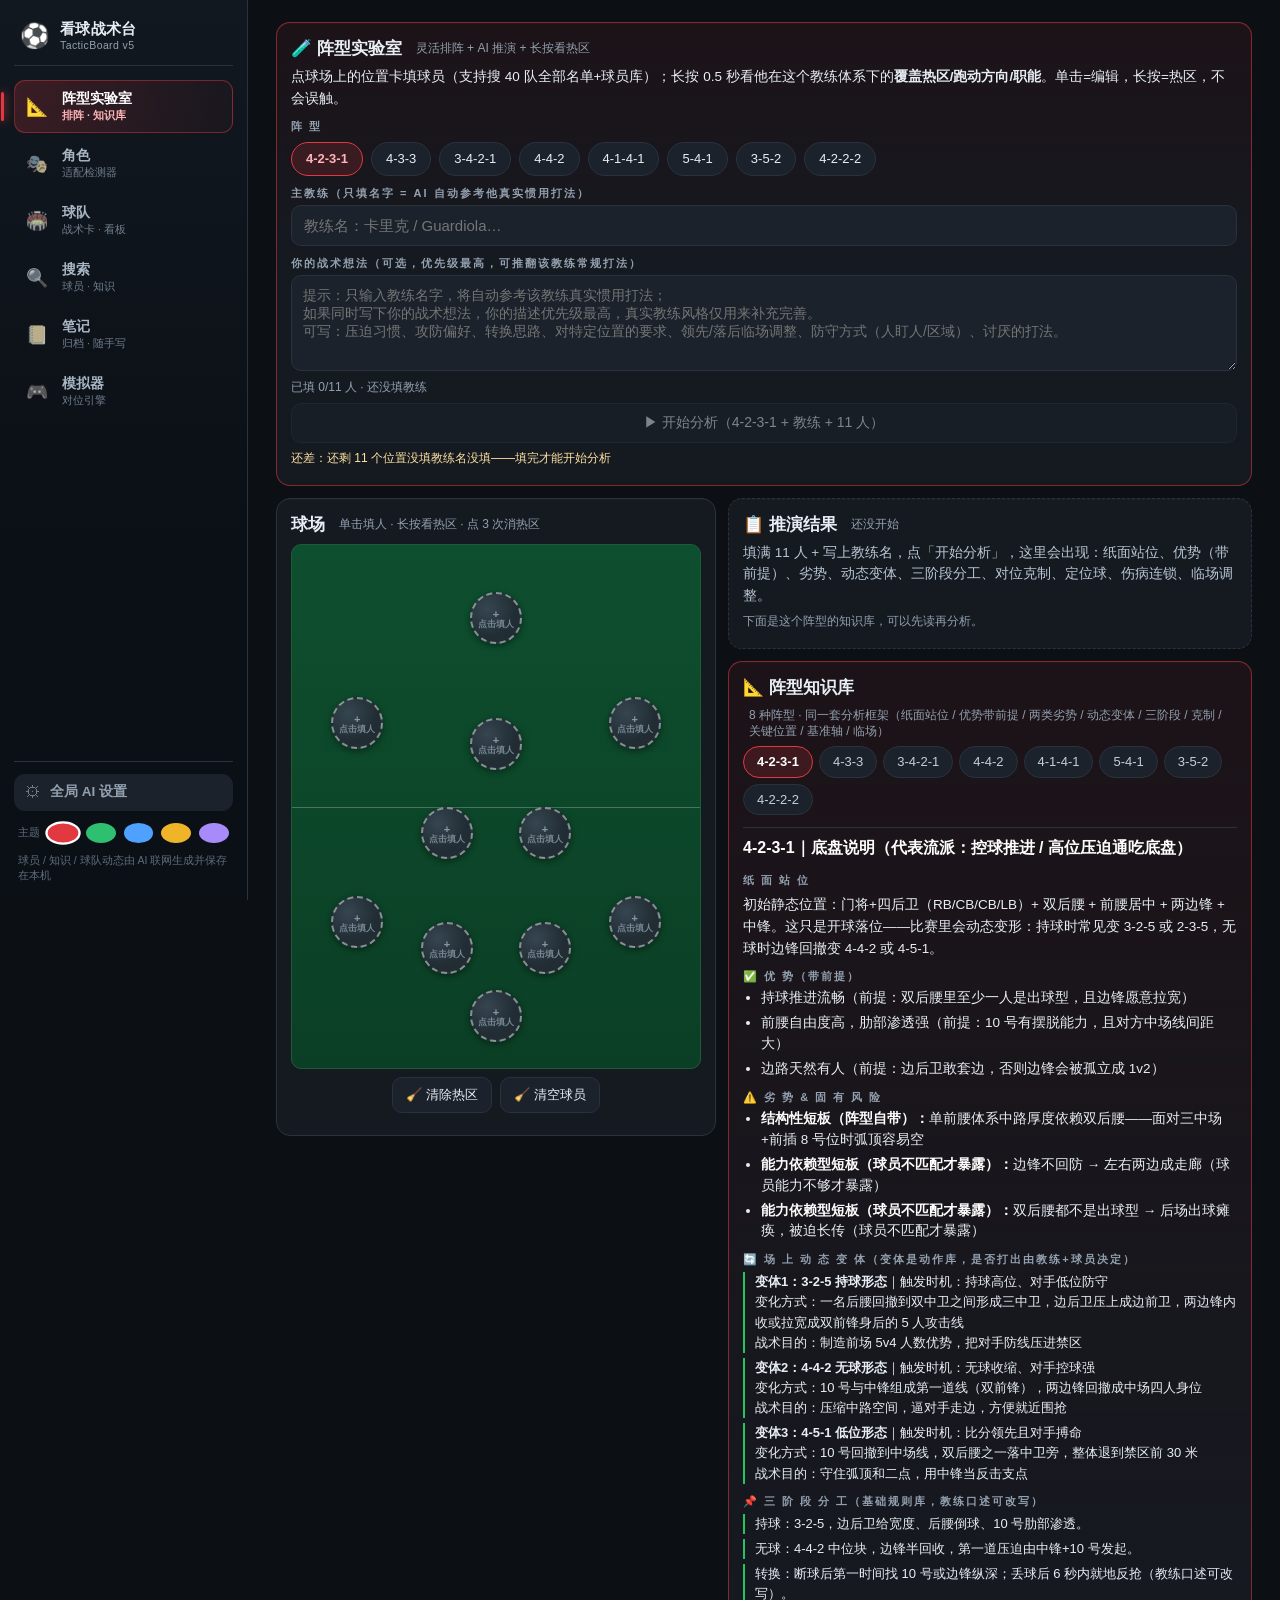
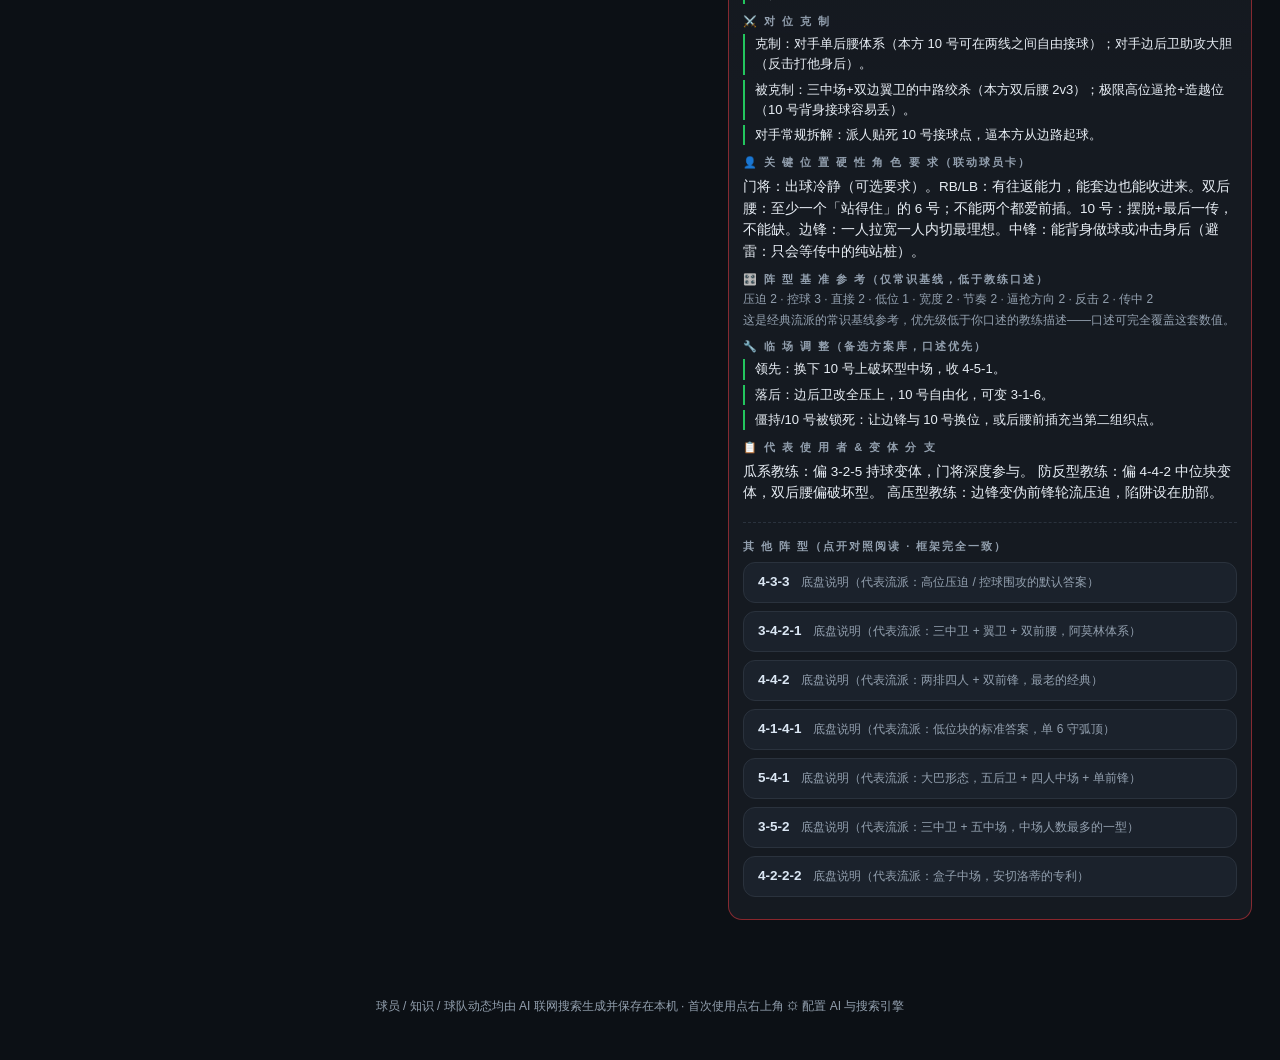
==== commit e977e1c4: "v5.1 大更新：模拟器扩至 40 队 + 对位连线重做 + 自由站位九宫格 + 角色适配 AI 版 + 球队看板九大模块 + 主题换色 一/十 新增 7 队（罗马/勒沃库森/弗赖堡/毕尔巴鄂竞技/比" ====
--- a/index.html
+++ b/index.html
@@ -4,11 +4,11 @@
 <meta charset="UTF-8">
 <meta name="viewport" content="width=device-width, initial-scale=1, maximum-scale=1, user-scalable=no, viewport-fit=cover">
 <title>看球战术台 TacticBoard</title>
-<link rel="stylesheet" href="css/main.css?v=12">
+<link rel="stylesheet" href="css/main.css?v=24">
 </head>
 <body>
 <header>
-  <div class="t">看球战术台 <b>TacticBoard</b><span class="badge">v4 · AI 联网版 · 数据截至 2026.10</span><button class="gearbtn" onclick="TBSettings.open()">⚙ AI 设置</button></div>
+  <div class="t">看球战术台 <b>TacticBoard</b><span class="badge">v5 · AI 联网版 · 数据截至 2026.11</span><button class="gearbtn" onclick="TBSettings.open()">⚙ AI 设置</button></div>
   <div class="s">排阵 → 对位诊断 → 换人复盘 · 全部 AI 功能共用一套接口与联网搜索（右上角 ⚙ 配置）</div>
 </header>
 <main>
@@ -17,15 +17,26 @@
   <section class="tab" id="tab-club"></section>
   <section class="tab" id="tab-sr"></section>
   <section class="tab" id="tab-nt"></section>
-  <section class="tab" id="tab-sim"><div id="simwrap"><iframe id="engframe" src="tacticboard-engine/index.html?embed=1&v=21" title="对位引擎" loading="lazy"></iframe></div></section>
+  <section class="tab" id="tab-sim"><div id="simwrap"><iframe id="engframe" src="tacticboard-engine/index.html?embed=1&v=29" title="对位引擎" loading="lazy"></iframe></div></section>
 </main>
 <nav class="nav">
-  <button data-t="tab-fmt" class="on"><span class="i">📐</span>阵型</button>
-  <button data-t="tab-role"><span class="i">🎭</span>角色</button>
-  <button data-t="tab-club"><span class="i">🏟️</span>球队</button>
-  <button data-t="tab-sr"><span class="i">🔍</span>搜索</button>
-  <button data-t="tab-nt"><span class="i">📒</span>笔记</button>
-  <button data-t="tab-sim"><span class="i">🎮</span>模拟器</button>
+  <div class="navbrand">
+    <span class="nb-logo">⚽</span>
+    <span class="nb-txt"><b>看球战术台</b><i>TacticBoard v5</i></span>
+  </div>
+  <div class="navbtns">
+    <button data-t="tab-fmt" class="on"><span class="i">📐</span><span class="lb">阵型实验室</span><span class="hint">排阵 · 知识库</span></button>
+    <button data-t="tab-role"><span class="i">🎭</span><span class="lb">角色</span><span class="hint">适配检测器</span></button>
+    <button data-t="tab-club"><span class="i">🏟️</span><span class="lb">球队</span><span class="hint">战术卡 · 看板</span></button>
+    <button data-t="tab-sr"><span class="i">🔍</span><span class="lb">搜索</span><span class="hint">球员 · 知识</span></button>
+    <button data-t="tab-nt"><span class="i">📒</span><span class="lb">笔记</span><span class="hint">归档 · 随手写</span></button>
+    <button data-t="tab-sim"><span class="i">🎮</span><span class="lb">模拟器</span><span class="hint">对位引擎</span></button>
+  </div>
+  <div class="navfoot">
+    <button class="gearbtn" onclick="TBSettings.open()"><span class="i">⚙</span><span class="lb">全局 AI 设置</span></button>
+    <div class="themesel" id="themeSel"></div>
+    <div class="nb-tip">球员 / 知识 / 球队动态由 AI 联网生成并保存在本机</div>
+  </div>
 </nav>
 <footer class="hintline" style="text-align:center; padding:0 14px 92px; line-height:1.7">
   球员 / 知识 / 球队动态均由 AI 联网搜索生成并保存在本机 · 首次使用点右上角 ⚙ 配置 AI 与搜索引擎
@@ -33,21 +44,22 @@
 
 <div id="modal"><div class="mbox" id="mbox"></div></div>
 
-<script src="ai/keystore.js?v=1"></script>
+<script src="ai/keystore.js?v=2"></script>
 <script src="ai/agent-core.js?v=3"></script>
-<script src="ai/tools-web.js?v=3"></script>
-<script src="ai/settings.js?v=3"></script>
+<script src="ai/tools-web.js?v=6"></script>
+<script src="ai/settings.js?v=11"></script>
 <script src="players.js?v=9"></script>
-<script src="data.js?v=10"></script>
-<script src="data/squads_pl.js?v=6"></script>
-<script src="data/squads_eu.js?v=6"></script>
+<script src="data.js?v=12"></script>
+<script src="data/coaches.js?v=2"></script>
+<script src="data/squads_pl.js?v=7"></script>
+<script src="data/squads_eu.js?v=7"></script>
 <script src="js/squads-main.js?v=1"></script>
-<script src="js/team-tactics-data.js?v=4"></script>
-<script src="js/search.js?v=7"></script>
-<script src="js/briefing.js?v=5"></script>
-<script src="js/formation-lab.js?v=6"></script>
-<script src="js/notes.js?v=1"></script>
-<script src="js/main.js?v=16"></script>
+<script src="js/team-tactics-data.js?v=5"></script>
+<script src="js/search.js?v=9"></script>
+<script src="js/briefing.js?v=6"></script>
+<script src="js/formation-lab.js?v=12"></script>
+<script src="js/notes.js?v=6"></script>
+<script src="js/main.js?v=23"></script>
 
 <script>
 /* 内嵌引擎适配层：只做排版微调，不改引擎逻辑与数据 */
--- a/css/main.css
+++ b/css/main.css
@@ -1,6 +1,6 @@
   :root{
     --bg:#0c1015; --card:#151a21; --card2:#1b222c; --line:#2a323d;
-    --txt:#e8eef5; --mut:#93a0af; --red:#e2383f; --red2:#a32228;
+    --txt:#e8eef5; --mut:#93a0af; --red:#e2383f; --red2:#a32228; --red-rgb:226,56,63;
     --green:#23c55e; --amber:#f0b429; --blue:#4ea1ff; --pitchA:#0e4f2f; --pitchB:#0b3f25;
   }
   *{box-sizing:border-box; -webkit-tap-highlight-color:transparent}
@@ -27,7 +27,7 @@
   .tab.on{display:block}
   .card{background:var(--card); border:1px solid var(--line); border-radius:14px;
     padding:14px; margin-bottom:12px}
-  .card.deep{border-color:rgba(226,56,63,.55); background:linear-gradient(180deg,rgba(226,56,63,.08),var(--card) 55%)}
+  .card.deep{border-color:rgba(var(--red-rgb),.55); background:linear-gradient(180deg,rgba(var(--red-rgb),.08),var(--card) 55%)}
   .card h3{margin:0 0 2px; font-size:17px}
   .card h3 small{color:var(--mut); font-weight:400; font-size:12px; margin-left:6px}
   .tagline{color:var(--amber); font-size:13px; margin:2px 0 8px}
@@ -40,7 +40,7 @@
     border-radius:99px; padding:3px 10px; margin:2px 4px 2px 0; color:#cdd7e1; font-family:inherit}
   button.chip{cursor:pointer}
   button.chip:active{border-color:var(--red)}
-  .chip.r{border-color:rgba(226,56,63,.5); color:#ffb4b7}
+  .chip.r{border-color:rgba(var(--red-rgb),.5); color:#ffb4b7}
   .chip.g{border-color:rgba(35,197,94,.45); color:#8ef0b3}
   .chip.b{border-color:rgba(78,161,255,.45); color:#a8d2ff}
   .chip.y{border-color:rgba(240,180,41,.5); color:#ffe1a1}
@@ -74,7 +74,7 @@
     border:1px solid var(--line); border-radius:10px; padding:10px 12px; margin:7px 0;
     font-size:14px; font-family:inherit; cursor:pointer}
   .optbtn.ok{border-color:var(--green); background:rgba(35,197,94,.12)}
-  .optbtn.bad{border-color:var(--red); background:rgba(226,56,63,.12)}
+  .optbtn.bad{border-color:var(--red); background:rgba(var(--red-rgb),.12)}
   .optbtn:disabled{cursor:default}
   .pillrow{display:flex; flex-wrap:wrap; gap:8px; margin:8px 0}
   .pillrow button{background:var(--card2); border:1px solid var(--line); color:var(--txt);
@@ -84,7 +84,7 @@
   .seg{display:flex; gap:8px; margin-bottom:12px}
   .seg button{flex:1; background:var(--card); border:1px solid var(--line); color:var(--mut);
     border-radius:10px; padding:9px 0; font-size:14px; font-family:inherit; cursor:pointer}
-  .seg button.on{color:#fff; border-color:var(--red); background:rgba(226,56,63,.12); font-weight:700}
+  .seg button.on{color:#fff; border-color:var(--red); background:rgba(var(--red-rgb),.12); font-weight:700}
   .score{font-size:15px; text-align:center; color:var(--amber); margin:10px 0; font-weight:700}
   .searchrow{display:flex; gap:8px; margin-bottom:8px}
   .searchrow input{flex:1; background:var(--card2); border:1px solid var(--line); color:var(--txt);
@@ -161,6 +161,364 @@
 .pickrow .optbtn{flex:1;min-width:200px}
 
 /* ---- 桌面观感（手机不影响） ---- */
-@media (min-width:900px){
-  #tab-club .ttgrid{display:grid;grid-template-columns:1fr 1fr;gap:12px;align-items:start}
-}
+/* 问题九：卡片保持正常方块（单列堆叠） */
+
+/* =========================================================================
+   v5 外观层：电脑端外壳 + 笔记 / 角色检测器 / 阵型实验室 / 知识库
+   （手机端保持原底部导航，宽屏自动切成左侧导航）
+   ========================================================================= */
+
+/* ---------- 通用排版：宽屏更舒展 ---------- */
+.navbrand,.navfoot{display:none}
+.tab{animation:tbFade .18s ease-out}
+@keyframes tbFade{from{opacity:0;transform:translateY(4px)}to{opacity:1;transform:none}}
+.card{box-shadow:0 1px 0 rgba(255,255,255,.02) inset}
+.card h3{display:flex;align-items:center;gap:8px;flex-wrap:wrap}
+.card h3 small{line-height:1.4}
+.mut{color:var(--mut)}
+.hintline b{color:#cfe0f0}
+.btnrow{display:flex;flex-wrap:wrap;gap:8px;margin:8px 0}
+.btn{background:var(--card2);border:1px solid var(--line);color:var(--txt);border-radius:10px;
+  padding:9px 13px;font-size:13px;font-family:inherit;cursor:pointer;line-height:1.2}
+.btn:hover{border-color:rgba(78,161,255,.5);color:#cfe6ff}
+.btn.primary{background:rgba(var(--red-rgb),.16);border-color:rgba(var(--red-rgb),.55);color:#fff;font-weight:700}
+.btn.primary:hover{background:rgba(var(--red-rgb),.24)}
+.btn.ghost{background:transparent}
+.btn:disabled{opacity:.5;cursor:not-allowed}
+.btn .k{opacity:.7;font-size:11.5px;margin-left:4px}
+
+/* =========================================================================
+   ① 电脑端外壳：左侧导航
+   ========================================================================= */
+@media (min-width:1024px){
+  header{display:none}
+  .nav{position:fixed;left:0;top:0;bottom:0;right:auto;width:248px;z-index:60;
+    display:flex;flex-direction:column;gap:6px;padding:18px 14px 16px;
+    background:linear-gradient(180deg,#121820,#0b1016 60%);border-top:0;border-right:1px solid var(--line)}
+  .navbrand{display:flex;align-items:center;gap:10px;padding:2px 6px 14px;border-bottom:1px solid var(--line);margin-bottom:8px}
+  .navbrand .nb-logo{font-size:24px;line-height:1}
+  .navbrand .nb-txt{display:flex;flex-direction:column}
+  .navbrand .nb-txt b{font-size:15px;letter-spacing:.3px}
+  .navbrand .nb-txt i{font-style:normal;font-size:10.5px;color:var(--mut);letter-spacing:.4px}
+  .nav .navbtns{display:flex;flex-direction:column;gap:4px}
+  .nav .navbtns button{flex:none;width:100%;display:grid;grid-template-columns:26px 1fr;grid-template-areas:"i lb" "i hint";
+    gap:0 10px;align-items:center;text-align:left;padding:9px 11px;border-radius:11px;font-size:14px;
+    color:#a9b6c4;border:1px solid transparent;background:transparent;transition:background .15s,border-color .15s}
+  .nav .navbtns button .i{grid-area:i;font-size:18px;margin:0;filter:grayscale(.75) opacity(.85)}
+  .nav .navbtns button .lb{grid-area:lb;font-weight:600}
+  .nav .navbtns button .hint{grid-area:hint;font-size:10.5px;color:#6f7d8b;margin-top:1px}
+  .nav .navbtns button:hover{background:rgba(255,255,255,.04);border-color:rgba(255,255,255,.06)}
+  .nav .navbtns button.on{color:#fff;background:linear-gradient(90deg,rgba(var(--red-rgb),.20),rgba(var(--red-rgb),.04));
+    border-color:rgba(var(--red-rgb),.45)}
+  .nav .navbtns button.on .i{filter:none}
+  .nav .navbtns button.on .hint{color:#ffb4b7}
+  .nav .navfoot{display:block;margin-top:auto;border-top:1px solid var(--line);padding-top:12px}
+  .nav .navfoot .gearbtn{display:flex;align-items:center;gap:9px;width:100%;justify-content:flex-start;
+    margin:0;padding:9px 11px;border-radius:11px;font-size:13.5px;background:var(--card2)}
+  .nav .navfoot .gearbtn .i{font-size:16px}
+  .nav .navfoot .gearbtn .lb{font-weight:600}
+  .nav .navfoot .nb-tip{font-size:10.5px;color:#5f6c7a;line-height:1.5;margin-top:10px;padding:0 4px}
+  main{margin-left:248px;max-width:1180px;padding:22px 28px 60px}
+  footer{margin-left:248px;padding-bottom:40px !important}
+  body.sim-mode main{margin-left:248px;max-width:none;padding:0;height:100vh;height:100dvh}
+  body.sim-mode #simwrap{height:100vh;height:100dvh;min-height:0}
+  body.sim-mode footer{display:none}
+  .grid2{grid-template-columns:repeat(auto-fill,minmax(320px,1fr))}
+  .pillrow button{padding:8px 14px}
+}
+@media (min-width:1500px){
+  main{max-width:1320px}
+}
+
+/* =========================================================================
+   ② 笔记板块（问题一）：左「归档」右「笔记本」
+   ========================================================================= */
+.ntwrap{display:grid;grid-template-columns:1fr;gap:14px;align-items:start}
+@media (min-width:1080px){ .ntwrap{grid-template-columns:320px minmax(0,1fr)} }
+.ntside{background:var(--card);border:1px solid var(--line);border-radius:16px;padding:14px}
+@media (min-width:1080px){ .ntside{position:sticky;top:16px} }
+.ntside-h{display:flex;align-items:center;justify-content:space-between;gap:8px;margin-bottom:10px}
+.ntside-h b{font-size:15px}
+.ntsearch{width:100%;box-sizing:border-box;background:var(--card2);border:1px solid var(--line);border-radius:10px;
+  color:var(--txt);padding:9px 11px;font-size:13px;font-family:inherit;outline:none;margin-bottom:10px}
+.ntsearch:focus{border-color:rgba(78,161,255,.6)}
+.ntcats{display:flex;flex-wrap:wrap;gap:6px;margin-bottom:12px}
+.ntcats button{background:var(--card2);border:1px solid var(--line);color:#c3cfdb;border-radius:99px;
+  padding:5px 11px;font-size:12px;font-family:inherit;cursor:pointer;display:inline-flex;align-items:center;gap:5px}
+.ntcats button.on{border-color:var(--red);color:#ffb4b7;background:rgba(var(--red-rgb),.14);font-weight:700}
+.ntcats button .n{opacity:.6;font-size:10.5px}
+.ntcats button.add{border-style:dashed;color:var(--mut)}
+.ntlist{display:flex;flex-direction:column;gap:6px;max-height:52vh;overflow:auto;padding-right:2px}
+.ntitem{background:var(--card2);border:1px solid var(--line);border-radius:11px;padding:9px 11px;cursor:pointer;
+  transition:border-color .15s,background .15s}
+.ntitem:hover{border-color:rgba(78,161,255,.45);background:#1e2731}
+.ntitem.on{border-color:rgba(var(--red-rgb),.55);background:rgba(var(--red-rgb),.10)}
+.ntitem .top{display:flex;justify-content:space-between;gap:8px;align-items:baseline}
+.ntitem .t{font-size:13px;font-weight:700;color:#e8eef5;overflow:hidden;text-overflow:ellipsis;white-space:nowrap}
+.ntitem .d{font-size:10.5px;color:var(--mut);flex:none}
+.ntitem .p{font-size:11.5px;color:#93a0af;line-height:1.45;margin-top:3px;max-height:32px;overflow:hidden}
+.ntmain{display:flex;flex-direction:column;gap:12px;min-width:0}
+.nted{background:var(--card);border:1px solid var(--line);border-radius:16px;padding:14px}
+.nted-top{display:flex;gap:8px;align-items:center;margin-bottom:10px;flex-wrap:wrap}
+.nted-title{flex:1;min-width:180px;background:transparent;border:0;border-bottom:1px dashed var(--line);
+  color:#fff;font-size:18px;font-weight:800;padding:6px 2px;font-family:inherit;outline:none}
+.nted-title:focus{border-bottom-color:rgba(78,161,255,.7)}
+.ntcat{background:var(--card2);border:1px solid var(--line);border-radius:9px;color:var(--txt);
+  padding:7px 9px;font-size:12.5px;font-family:inherit;max-width:190px}
+.nted textarea{width:100%;min-height:min(46vh,420px);background:#10151b;border:1px solid var(--line);border-radius:12px;
+  color:var(--txt);padding:14px;font-size:14.5px;line-height:1.75;font-family:inherit;resize:vertical;outline:none}
+.nted textarea:focus{border-color:rgba(78,161,255,.5)}
+.nted-foot{display:flex;align-items:center;gap:10px;flex-wrap:wrap;margin-top:10px}
+.nted-foot .st{font-size:11.5px;color:var(--mut)}
+.nted-foot .st.ok{color:#8ef0b3}
+.nted-foot .sp{flex:1}
+.ntempty{background:var(--card);border:1px dashed var(--line);border-radius:16px;padding:34px 18px;text-align:center;color:var(--mut)}
+.ntempty b{display:block;color:#e8eef5;font-size:15px;margin-bottom:6px}
+.ntstat{display:grid;grid-template-columns:repeat(auto-fit,minmax(120px,1fr));gap:8px;margin-bottom:4px}
+.ntstat div{background:var(--card);border:1px solid var(--line);border-radius:12px;padding:10px 12px}
+.ntstat b{display:block;font-size:19px;color:#fff;line-height:1.1}
+.ntstat span{font-size:11px;color:var(--mut)}
+@media (max-width:1079px){
+  .ntlist{max-height:none}
+  .nted textarea{min-height:300px}
+}
+
+/* =========================================================================
+   ③ 角色适配检测器（最大问题）：全屏选择器 + 结果卡
+   ========================================================================= */
+.rolehero{display:grid;grid-template-columns:1fr;gap:12px}
+@media (min-width:1080px){ .rolehero{grid-template-columns:minmax(0,1.15fr) minmax(0,1fr)} }
+.roledrop{display:grid;grid-template-columns:1fr;gap:10px}
+@media (min-width:760px){ .roledrop{grid-template-columns:1fr 1fr} }
+.roledrop .slotbtn{position:relative;display:flex;flex-direction:column;gap:4px;align-items:flex-start;
+  background:var(--card2);border:1px solid var(--line);border-radius:14px;padding:12px 14px;cursor:pointer;
+  font-family:inherit;text-align:left;min-height:72px;transition:border-color .15s,background .15s}
+.roledrop .slotbtn:hover{border-color:rgba(78,161,255,.55);background:#1e2731}
+.roledrop .slotbtn .k{font-size:10.5px;letter-spacing:1px;color:var(--mut)}
+.roledrop .slotbtn .v{font-size:15px;font-weight:800;color:#fff;line-height:1.3}
+.roledrop .slotbtn .h{font-size:11px;color:var(--mut)}
+.roledrop .slotbtn.set{border-color:rgba(35,197,94,.5);background:rgba(35,197,94,.08)}
+.roledrop .slotbtn.set .v{color:#8ef0b3}
+.rolego{display:flex;gap:10px;flex-wrap:wrap;align-items:center;margin-top:4px}
+.rolego .btn.primary{min-width:190px;justify-content:center;display:inline-flex}
+
+/* —— 选择器弹层 —— */
+.rpOv{position:fixed;inset:0;z-index:320;background:rgba(4,7,11,.74);backdrop-filter:blur(4px);
+  display:flex;align-items:center;justify-content:center;padding:20px}
+.rpBox{width:min(1000px,96vw);max-height:88vh;background:#141a22;border:1px solid var(--line);border-radius:18px;
+  box-shadow:0 24px 70px rgba(0,0,0,.6);display:flex;flex-direction:column;overflow:hidden}
+.rpHead{display:flex;align-items:center;gap:12px;padding:15px 18px;border-bottom:1px solid var(--line)}
+.rpHead .t{font-size:16px;font-weight:800}
+.rpHead .s{font-size:11.5px;color:var(--mut)}
+.rpHead .x{margin-left:auto;background:var(--card2);border:1px solid var(--line);color:var(--txt);
+  border-radius:99px;width:34px;height:34px;font-size:15px;cursor:pointer}
+.rpBar{display:flex;gap:10px;align-items:center;padding:12px 18px 0;flex-wrap:wrap}
+.rpBar input{flex:1;min-width:200px;background:var(--card2);border:1px solid var(--line);border-radius:10px;
+  color:var(--txt);padding:10px 12px;font-size:14px;font-family:inherit;outline:none}
+.rpBar input:focus{border-color:rgba(78,161,255,.6)}
+.rpFilters{display:flex;gap:6px;flex-wrap:wrap;padding:10px 18px 0}
+.rpFilters button{background:var(--card2);border:1px solid var(--line);color:#b9c6d3;border-radius:99px;
+  padding:6px 12px;font-size:12px;font-family:inherit;cursor:pointer}
+.rpFilters button.on{border-color:rgba(var(--red-rgb),.6);color:#ffb4b7;background:rgba(var(--red-rgb),.13);font-weight:700}
+.rpBody{flex:1;min-height:0;display:grid;grid-template-columns:1fr;overflow:hidden;margin-top:10px}
+@media (min-width:860px){ .rpBody{grid-template-columns:minmax(0,1.25fr) minmax(0,.95fr)} }
+.rpList{overflow:auto;padding:4px 10px 14px 18px}
+.rpGroup{font-size:11px;font-weight:800;color:#8fa1b3;letter-spacing:.6px;padding:12px 4px 6px;
+  position:sticky;top:0;background:linear-gradient(180deg,#141a22 70%,rgba(20,26,34,.85));backdrop-filter:blur(6px);z-index:1}
+.rpRow{display:grid;grid-template-columns:1fr auto;gap:6px 10px;align-items:center;width:100%;text-align:left;
+  background:var(--card2);border:1px solid var(--line);border-radius:11px;padding:10px 12px;margin:0 0 6px;
+  color:var(--txt);font-family:inherit;cursor:pointer;transition:border-color .12s,background .12s}
+.rpRow:hover{border-color:rgba(78,161,255,.5);background:#1e2731}
+.rpRow.on{border-color:rgba(35,197,94,.65);background:rgba(35,197,94,.10)}
+.rpRow .nm{font-size:14px;font-weight:700;color:#eef4fb}
+.rpRow .pos{font-size:11px;color:#a8d2ff;border:1px solid rgba(78,161,255,.38);border-radius:99px;
+  padding:1px 8px;white-space:nowrap}
+.rpRow .ds{grid-column:1/-1;font-size:11.5px;color:#93a0af;line-height:1.5;margin-top:1px;
+  display:-webkit-box;-webkit-line-clamp:1;-webkit-box-orient:vertical;overflow:hidden}
+.rpRow.on .ds{color:#cfe0f0}
+.rpDet{border-left:1px solid var(--line);padding:6px 18px 16px;overflow:auto;background:#111820}
+.rpDet .ph{font-size:11px;color:var(--mut);letter-spacing:1px;margin-bottom:8px}
+.rpDet .dn{font-size:19px;font-weight:800;color:#fff;line-height:1.3}
+.rpDet .dp{display:inline-block;margin:8px 0 10px;font-size:11.5px;color:#a8d2ff;background:rgba(78,161,255,.1);
+  border:1px solid rgba(78,161,255,.35);border-radius:99px;padding:2px 10px}
+.rpDet .dd{font-size:13px;line-height:1.7;color:#c7d4e1}
+.rpDet .dtip{font-size:12px;line-height:1.65;color:#93a0af;border-top:1px dashed var(--line);margin-top:12px;padding-top:10px}
+.rpDet .dex{display:flex;flex-wrap:wrap;gap:5px;margin-top:10px}
+.rpDet .dex button{background:var(--card2);border:1px solid var(--line);border-radius:99px;padding:4px 10px;
+  font-size:11.5px;color:#cdd7e1;font-family:inherit;cursor:pointer}
+.rpDet .dex button:hover{border-color:rgba(78,161,255,.5);color:#cfe6ff}
+.rpDet .empty{color:var(--mut);font-size:12.5px;line-height:1.7;padding-top:20px}
+.rpFoot{display:flex;align-items:center;gap:10px;padding:12px 18px;border-top:1px solid var(--line);background:#10151c;flex-wrap:wrap}
+.rpFoot .sel{font-size:12.5px;color:var(--mut);min-width:0;overflow:hidden;text-overflow:ellipsis;white-space:nowrap}
+.rpFoot .sel b{color:#8ef0b3;font-size:13.5px}
+.rpFoot .sp{flex:1}
+.rpFoot .btn{min-width:96px;justify-content:center;display:inline-flex}
+
+/* —— 结果卡 —— */
+.rfit{display:grid;grid-template-columns:1fr;gap:12px}
+@media (min-width:900px){ .rfit{grid-template-columns:230px minmax(0,1fr)} }
+.rscore{background:linear-gradient(180deg,rgba(var(--red-rgb),.10),var(--card));border:1px solid var(--line);
+  border-radius:16px;padding:16px;text-align:center}
+.rring{position:relative;width:132px;height:132px;margin:6px auto 10px}
+.rring svg{transform:rotate(-90deg)}
+.rring .num{position:absolute;inset:0;display:flex;flex-direction:column;align-items:center;justify-content:center}
+.rring .num b{font-size:30px;line-height:1;color:#fff}
+.rring .num span{font-size:10.5px;color:var(--mut);margin-top:3px}
+.rlv{font-size:13.5px;font-weight:800;margin-bottom:4px}
+.rwhy{background:var(--card);border:1px solid var(--line);border-radius:16px;padding:14px 16px}
+.rwhy ul{margin:6px 0 0;padding-left:18px}
+.rwhy li{font-size:13px;line-height:1.7;margin:3px 0;color:#c7d4e1}
+.rbars{display:grid;gap:9px;margin-top:12px}
+.rbar{display:grid;grid-template-columns:76px 1fr 42px;gap:9px;align-items:center;font-size:11.5px;color:var(--mut)}
+.rbar .tr{height:7px;border-radius:99px;background:#ffffff12;overflow:hidden}
+.rbar .tr i{display:block;height:100%;border-radius:99px;background:linear-gradient(90deg,#4ea1ff,#23c55e)}
+.rnote{font-size:11.5px;color:var(--mut);margin-top:12px;line-height:1.6}
+.rolegrid{display:grid;grid-template-columns:1fr;gap:10px}
+@media (min-width:900px){ .rolegrid{grid-template-columns:repeat(2,minmax(0,1fr))} }
+.rolecard{background:var(--card);border:1px solid var(--line);border-radius:14px;padding:14px;display:flex;flex-direction:column;gap:6px}
+.rolecard h4{margin:0;font-size:15px;display:flex;align-items:center;gap:8px;flex-wrap:wrap}
+.rolecard .pp{font-size:10.5px;color:#a8d2ff;border:1px solid rgba(78,161,255,.35);border-radius:99px;padding:1px 8px;font-weight:500}
+.rolecard .dd{font-size:12.5px;line-height:1.65;color:#c3cfdb}
+.rolecard .ex{font-size:11.5px;color:var(--mut);display:flex;flex-wrap:wrap;gap:5px;align-items:center}
+.rolecard .ex button{background:var(--card2);border:1px solid var(--line);border-radius:99px;padding:3px 9px;
+  font-size:11px;color:#cdd7e1;font-family:inherit;cursor:pointer}
+.rolecard .ex button:hover{border-color:rgba(78,161,255,.5)}
+.rolecard .foot{margin-top:auto;display:flex;gap:6px;flex-wrap:wrap;align-items:center}
+.rolecard .foot .btn{padding:6px 10px;font-size:12px}
+
+/* =========================================================================
+   ④ 阵型实验室（问题二 / 问题六）：桌面双栏 + 知识库
+   ========================================================================= */
+.flmain{display:grid;grid-template-columns:1fr;gap:12px;align-items:start}
+@media (min-width:1080px){ .flmain{grid-template-columns:minmax(0,440px) minmax(0,1fr)} }
+.flpitch .pitch{max-width:100%;margin:8px auto 6px}
+.flside{min-width:0}
+.flwait{border-style:dashed}
+.flwait .p{color:#b9c6d3}
+.flkb{margin-top:4px}
+.flkb-nav{display:flex;flex-wrap:wrap;gap:6px;margin:6px 0 12px}
+.flkb-nav .fchip{padding:7px 13px;font-size:13px;border-radius:99px;cursor:pointer}
+.flkb-nav .fchip.on{border-color:var(--red);color:#fff;font-weight:700}
+.flkb-h{font-size:16px;font-weight:800;color:#fff;padding:10px 0 4px;border-top:1px solid var(--line);margin-top:2px}
+.flkb .kbbody{max-width:920px}
+.flkb-others{margin-top:18px;border-top:1px dashed var(--line);padding-top:6px}
+.flkb-o{border:1px solid var(--line);border-radius:12px;background:var(--card2);margin:8px 0;overflow:hidden}
+.flkb-o>summary{cursor:pointer;padding:11px 14px;font-size:13.5px;color:#dbe7f4;list-style:none}
+.flkb-o>summary::-webkit-details-marker{display:none}
+.flkb-o>summary span{color:var(--mut);font-weight:400;margin-left:8px;font-size:12px}
+.flkb-o[open]>summary{border-bottom:1px solid var(--line);background:rgba(78,161,255,.06)}
+.flkb-o .kbbody{padding:4px 14px 12px}
+@media (min-width:1080px){
+  .flmain{position:relative}
+  .flpitch{position:sticky;top:16px}
+  .flkb .kbbody{max-width:1000px}
+}
+
+/* ---------- 原生控件统一深色（搜索页的联赛/球队/位置下拉） ---------- */
+select{background:var(--card2);border:1px solid var(--line);color:var(--txt);border-radius:9px;
+  padding:9px 10px;font-size:13px;font-family:inherit;outline:none;-webkit-appearance:none;appearance:none;
+  background-image:linear-gradient(45deg,transparent 49%,#93a0af 50%),linear-gradient(-45deg,transparent 49%,#93a0af 50%);
+  background-size:6px 6px,6px 6px;background-position:calc(100% - 14px) calc(50% + 1px),calc(100% - 9px) calc(50% + 1px);
+  background-repeat:no-repeat;padding-right:28px;cursor:pointer}
+select:focus{border-color:rgba(78,161,255,.65)}
+select option{background:#1b222c;color:var(--txt)}
+input[type=text],input[type=search],input[type=password],textarea{color-scheme:dark}
+/* 球队卡：宽屏两列 */
+.ttgrid{display:grid;grid-template-columns:1fr;gap:12px;align-items:start}
+@media (min-width:1240px){ .ttgrid{grid-template-columns:repeat(2,minmax(0,1fr))} }
+.ttgrid .card{margin-bottom:0}
+
+/* ---------- 手机端：底部导航（新结构 .navbtns 兜底，防止标签溢出） ---------- */
+@media (max-width:1023px){
+  .nav{align-items:stretch}
+  .nav .navbtns{display:flex;flex:1;width:100%}
+  .nav .navbtns button{flex:1;background:none;border:0;color:var(--mut);padding:7px 2px 8px;
+    display:flex;flex-direction:column;align-items:center;gap:1px;border-radius:0;font-size:11px}
+  .nav .navbtns button .i{font-size:19px;margin:0;display:block;filter:grayscale(1) opacity(.7)}
+  .nav .navbtns button .lb{font-size:10.5px;font-weight:600;white-space:nowrap;line-height:1.2}
+  .nav .navbtns button .hint{display:none}
+  .nav .navbtns button.on{background:none;color:#fff}
+  .nav .navbtns button.on .i{filter:none}
+  header .badge{font-size:10px;padding:1px 6px}
+  header .t{font-size:16px}
+}
+
+/* 手机端选择器：隐藏右侧详情栏，把高度让给列表（行内已有位置提示与一行说明） */
+@media (max-width:859px){
+  .rpDet{display:none}
+  .rpRow .ds{-webkit-line-clamp:2}
+  .rpBox{max-height:92vh}
+  .rpHead .t{font-size:15px}
+  .rpFoot .sel{font-size:12px}
+}
+
+/* ---------- 阵型实验室用到的选项胶囊（主站之前没有 .fchip，按钮会退回浏览器默认白底） ---------- */
+.fchip{background:var(--card2);border:1px solid var(--line);color:#c3cfdb;border-radius:99px;
+  padding:7px 13px;font-size:13px;font-family:inherit;cursor:pointer;line-height:1.2;white-space:nowrap}
+.fchip:hover{border-color:rgba(78,161,255,.5);color:#cfe6ff}
+.fchip.on{border-color:var(--red);color:#fff;background:rgba(var(--red-rgb),.16);font-weight:700}
+
+/* =========================================================================
+   v5.5 追加（2026-11-02）：问题九模块样式 · 面板内球员浮层 · 问题十二主题与打磨
+   ========================================================================= */
+/* ---- 问题九：AI 战术看板九大模块 ---- */
+.ttmod{border:1px solid var(--line);border-radius:12px;background:var(--card2);margin:7px 0;overflow:hidden}
+.ttmod>summary{cursor:pointer;padding:10px 13px;font-size:13.5px;font-weight:700;color:#dbe7f4;
+  list-style:none;display:flex;align-items:center;gap:8px}
+.ttmod>summary::-webkit-details-marker{display:none}
+.ttmod>summary:hover{background:rgba(78,161,255,.07)}
+.ttmod>summary .tno{font-style:normal;display:inline-flex;align-items:center;justify-content:center;
+  width:22px;height:22px;border-radius:7px;background:rgba(78,161,255,.15);border:1px solid rgba(78,161,255,.4);
+  color:#a8d2ff;font-size:12px;font-weight:800;flex:none}
+.ttmod.open>summary,.ttmod[open]>summary{border-bottom:1px dashed var(--line);background:rgba(78,161,255,.05)}
+.ttmodb{padding:10px 13px 12px;font-size:13px;line-height:1.65;color:#c7d4e1}
+.ttmodb .sec{margin:8px 0 3px}
+.ttmodb .p{font-size:13px}
+
+/* ---- 问题四：AI 适配分析卡 ---- */
+.aibadge2{display:inline-block;background:var(--blue);color:#04121f;font-weight:800;font-size:10px;
+  border-radius:5px;padding:2px 6px;margin-right:8px;vertical-align:2px}
+.aiFitHead{display:flex;align-items:center;gap:6px;flex-wrap:wrap;margin-bottom:10px}
+.aiFitHead b{font-size:15px}
+
+/* ---- 问题八：角色选择面板内球员浮层 ---- */
+.rpBox{position:relative}
+.rpPlayerOv{position:absolute;inset:0;z-index:6;background:rgba(4,7,11,.66);border-radius:18px;
+  display:none;align-items:center;justify-content:center;padding:18px}
+.rpPlayerOv.on{display:flex}
+.rpPlayerOv .rpCard{position:relative;background:var(--card);border:1px solid var(--line);border-radius:14px;
+  box-shadow:0 24px 70px rgba(0,0,0,.6);max-width:640px;width:100%;max-height:100%;overflow-y:auto;padding:18px 16px}
+
+/* =========================================================================
+   问题十二：桌面端 UI 升级 —— 主题换色 + 观感打磨（不改任何内容）
+   ========================================================================= */
+/* 主题色（改的是全局强调色，内容零改动）：点侧栏底部圆点切换，存本机 */
+html[data-accent="green"]{--red:#2fbf71;--red2:#1d8a4f;--red-rgb:47,191,113}
+html[data-accent="blue"]{--red:#4ea1ff;--red2:#2b6fc7;--red-rgb:78,161,255}
+html[data-accent="gold"]{--red:#f0b429;--red2:#b07f10;--red-rgb:240,180,41}
+html[data-accent="violet"]{--red:#a78bfa;--red2:#6d4fd0;--red-rgb:167,139,250}
+.themesel{display:flex;align-items:center;gap:8px;margin-top:12px;padding:0 4px}
+.themesel .tlabel{font-size:10.5px;color:#5f6c7a}
+.themesel button{width:20px;height:20px;border-radius:50%;border:2px solid transparent;cursor:pointer;
+  padding:0;background:var(--c);transition:transform .15s,border-color .15s}
+.themesel button:hover{transform:scale(1.18)}
+.themesel button.on{border-color:#fff;transform:scale(1.18)}
+@media (max-width:1023px){ .themesel{display:none} }
+
+/* 观感打磨：hover 微交互 + 侧栏 active 指示条 + 卡片光晕 */
+@media (min-width:1024px){
+  .nav .navbtns button{position:relative}
+  .nav .navbtns button.on::before{content:"";position:absolute;left:-14px;top:22%;bottom:22%;width:3px;
+    border-radius:2px;background:var(--red);box-shadow:0 0 10px var(--red)}
+  .card{transition:border-color .18s ease,transform .18s ease,box-shadow .18s ease}
+  .card:hover{border-color:#39434f}
+  .card.deep:hover{border-color:rgba(var(--red-rgb),.75);box-shadow:0 8px 30px rgba(var(--red-rgb),.10)}
+  .btn,.optbtn,.fchip,.pillrow button{transition:border-color .15s,background .15s,color .15s,transform .1s}
+  .btn:active,.optbtn:active{transform:scale(.98)}
+  .rolecard:hover,.mini:hover{border-color:rgba(78,161,255,.45)}
+}
+/* 球员例子 chip hover 提示可点 */
+button.chip[data-p]{transition:border-color .15s,background .15s}
+button.chip[data-p]:hover{border-color:rgba(78,161,255,.65);color:#cfe6ff;background:rgba(78,161,255,.08)}
+/* 联想下拉（看板球队快选） */
+input[list]{color-scheme:dark}
